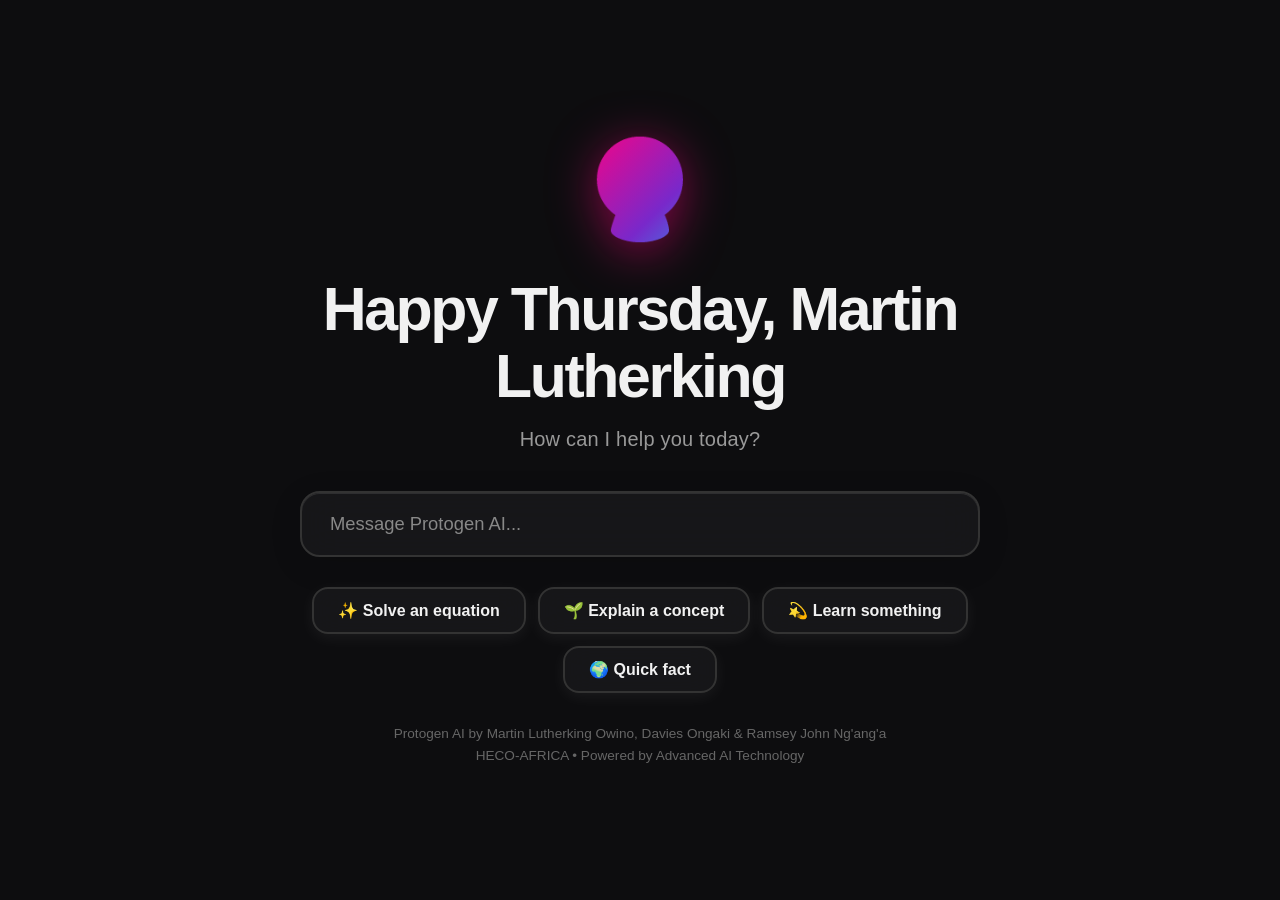
==== splash.html @ 0fd63bc3 "Add files via upload" ====
<!DOCTYPE html>
<html lang="en">
<head>
<meta charset="UTF-8">
<meta name="viewport" content="width=device-width, initial-scale=1.0">
<title>Protogen AI</title>
<style>
* { margin:0; padding:0; box-sizing:border-box; font-family:'Segoe UI', Tahoma, Geneva, Verdana, sans-serif; }

/* CSS VARIABLES */
body.light { 
  --bg:#f9f7f4; 
  --text:#2c2a29; 
  --card:#fff; 
  --sidebar:#fff; 
  --input:#f4f1ed; 
  --shadow:rgba(0,0,0,0.06); 
  --border:#e5e2dd; 
}
body.dark { 
  --bg:#0d0d0f; 
  --text:#f1f1f1; 
  --card:rgba(26,26,28,0.8); 
  --sidebar:#111; 
  --input:#222; 
  --shadow:rgba(255,255,255,0.06); 
  --border:#333; 
}
body { 
  background:var(--bg); 
  color:var(--text); 
  transition:all 0.4s ease; 
  overflow:hidden; 
}

/* ANIMATED GRADIENT BACKGROUND */
body::before {
  content:'';
  position:fixed;
  inset:0;
  background:linear-gradient(45deg, #ff0080, #7928ca, #00d4ff, #7928ca, #ff0080);
  background-size:400% 400%;
  animation:gradientShift 15s ease infinite;
  opacity:0.08;
  z-index:-1;
}
@keyframes gradientShift {
  0%, 100% { background-position:0% 50%; }
  50% { background-position:100% 50%; }
}

/* FLOATING PARTICLES */
body::after {
  content:'';
  position:fixed;
  inset:0;
  background-image:
    radial-gradient(circle at 20% 50%, rgba(255,0,128,0.15) 0%, transparent 50%),
    radial-gradient(circle at 80% 80%, rgba(0,212,255,0.15) 0%, transparent 50%),
    radial-gradient(circle at 40% 20%, rgba(121,40,202,0.15) 0%, transparent 50%);
  animation:particleFloat 20s ease-in-out infinite;
  z-index:-1;
  pointer-events:none;
}
@keyframes particleFloat {
  0%, 100% { transform:translate(0, 0) scale(1); }
  33% { transform:translate(50px, -50px) scale(1.1); }
  66% { transform:translate(-50px, 50px) scale(0.9); }
}

/* HOMEPAGE STYLES - KEPT ORIGINAL */
#homepage {
  position:fixed;
  inset:0;
  display:flex;
  flex-direction:column;
  align-items:center;
  justify-content:center;
  z-index:500;
  transition:all 0.6s cubic-bezier(0.4, 0, 0.2, 1);
  padding:20px;
  background:var(--bg);
}
#homepage.hide {
  opacity:0;
  transform:translateY(-40px) scale(0.95);
  pointer-events:none;
}

.hero {
  text-align:center;
  max-width:750px;
  width:100%;
  animation:fadeUp 0.8s ease;
}

.hero-icon {
  font-size:clamp(4rem,10vw,6rem);
  margin-bottom:30px;
  background:linear-gradient(135deg, #ff0080, #7928ca, #00d4ff, #ff0080);
  background-size:200% 200%;
  -webkit-background-clip:text;
  background-clip:text;
  color:transparent;
  filter:drop-shadow(0 8px 24px rgba(255,0,128,0.5));
  animation:float 3s ease-in-out infinite, gradientText 5s ease infinite;
  font-weight:bold;
  position:relative;
  display:inline-block;
}
.hero-icon::before {
  content:'⚡';
  position:absolute;
  top:50%;
  left:50%;
  transform:translate(-50%, -50%);
  font-size:0.5em;
  animation:pulse 2s ease-in-out infinite;
}
@keyframes float {
  0%, 100% { transform:translateY(0px) rotate(0deg); }
  50% { transform:translateY(-15px) rotate(5deg); }
}
@keyframes gradientText {
  0%, 100% { background-position:0% 50%; }
  50% { background-position:100% 50%; }
}
@keyframes pulse {
  0%, 100% { opacity:0.3; transform:translate(-50%, -50%) scale(1); }
  50% { opacity:1; transform:translate(-50%, -50%) scale(1.2); }
}

.hero-title {
  font-size:clamp(2.2rem,6vw,3.8rem);
  font-weight:800;
  margin-bottom:18px;
  color:var(--text);
  letter-spacing:-0.04em;
  line-height:1.1;
  position:relative;
  animation:titleSlide 1s ease;
}
@keyframes titleSlide {
  from { opacity:0; transform:translateY(30px); }
  to { opacity:1; transform:translateY(0); }
}

.hero-subtitle {
  font-size:clamp(1rem,2.5vw,1.25rem);
  color:#999;
  margin-bottom:40px;
  font-weight:400;
  letter-spacing:0.01em;
}

.hero-prompt {
  width:100%;
  max-width:680px;
  margin:0 auto 30px;
  position:relative;
}

.hero-input {
  width:100%;
  padding:20px 28px;
  border-radius:20px;
  border:2px solid var(--border);
  outline:none;
  background:var(--card);
  color:var(--text);
  font-size:clamp(1rem,2.5vw,1.15rem);
  transition:all 0.4s cubic-bezier(0.4, 0, 0.2, 1);
  box-shadow:0 8px 32px rgba(0,0,0,0.12), inset 0 1px 0 rgba(255,255,255,0.1);
  backdrop-filter:blur(20px);
  position:relative;
}
.hero-input:focus {
  border-color:#ff0080;
  box-shadow:0 12px 48px rgba(255,0,128,0.3), 0 0 0 4px rgba(255,0,128,0.1);
  transform:translateY(-3px);
}
.hero-input::placeholder {
  color:#888;
  font-weight:500;
}

.suggestions {
  display:flex;
  gap:12px;
  justify-content:center;
  flex-wrap:wrap;
  margin-bottom:30px;
}

.sug {
  background:var(--card);
  border:2px solid var(--border);
  padding:12px 24px;
  border-radius:16px;
  cursor:pointer;
  font-size:clamp(0.9rem,2.5vw,1rem);
  font-weight:600;
  transition:all 0.4s cubic-bezier(0.4, 0, 0.2, 1);
  color:var(--text);
  box-shadow:0 4px 16px var(--shadow);
  backdrop-filter:blur(15px);
  position:relative;
  overflow:hidden;
}
.sug::before {
  content:'';
  position:absolute;
  inset:0;
  background:linear-gradient(135deg, #ff0080, #7928ca, #00d4ff);
  opacity:0;
  transition:opacity 0.4s ease;
}
.sug::after {
  content:'';
  position:absolute;
  inset:0;
  background:radial-gradient(circle at center, rgba(255,255,255,0.8), transparent);
  opacity:0;
  transform:scale(0);
  transition:all 0.6s ease;
}
.sug:hover {
  border-color:#ff0080;
  transform:translateY(-4px) scale(1.05);
  box-shadow:0 12px 32px rgba(255,0,128,0.35);
}
.sug:hover::before {
  opacity:0.15;
}
.sug:active::after {
  opacity:1;
  transform:scale(2);
  transition:0s;
}
.sug span {
  position:relative;
  z-index:1;
}

.footer-text {
  font-size:clamp(0.75rem,2vw,0.85rem);
  color:#666;
  margin-top:25px;
  line-height:1.6;
}

@keyframes fadeUp {
  from { opacity:0; transform:translateY(40px); }
  to { opacity:1; transform:translateY(0); }
}

/* NAVBAR */
#navbar {
  position:fixed;
  top:0;
  left:0;
  right:0;
  height:70px;
  display:flex;
  align-items:center;
  justify-content:space-between;
  padding:0 30px;
  background:linear-gradient(90deg, #ff0080, #7928ca, #00d4ff);
  background-size:200% 100%;
  color:white;
  box-shadow:0 8px 32px rgba(0,0,0,0.2);
  z-index:300;
  opacity:0;
  pointer-events:none;
  transition:all 0.4s ease;
  animation:gradientSlide 8s ease infinite;
  backdrop-filter:blur(10px);
}
@keyframes gradientSlide {
  0%, 100% { background-position:0% 50%; }
  50% { background-position:100% 50%; }
}
#navbar.show {
  opacity:1;
  pointer-events:all;
}

#navbar .logo {
  font-size:clamp(1.3rem,4vw,1.6rem);
  font-weight:900;
  letter-spacing:2px;
  text-shadow:0 3px 12px rgba(0,0,0,0.4);
  display:flex;
  align-items:center;
  gap:10px;
}

#navbar .theme-toggle {
  background:rgba(255,255,255,0.2);
  border:2px solid rgba(255,255,255,0.3);
  color:white;
  padding:8px 16px;
  border-radius:12px;
  cursor:pointer;
  font-weight:bold;
  transition:all 0.3s ease;
  backdrop-filter:blur(10px);
  font-size:clamp(0.85rem,2.5vw,0.95rem);
}
#navbar .theme-toggle:hover {
  background:rgba(255,255,255,0.3);
  transform:scale(1.05);
}

#navbar .menu {
  cursor:pointer;
  font-size:clamp(1.5rem,5vw,1.8rem);
  transition:transform 0.3s ease;
  text-shadow:0 3px 12px rgba(0,0,0,0.4);
}
#navbar .menu:hover {
  transform:scale(1.2) rotate(90deg);
}

/* SIDEBAR */
#sidebar {
  position:fixed;
  top:70px;
  left:0;
  width:300px;
  height:calc(100vh - 70px);
  background:var(--sidebar);
  box-shadow:6px 0 40px rgba(0,0,0,0.15);
  padding:25px;
  display:flex;
  flex-direction:column;
  gap:18px;
  transform:translateX(-100%);
  transition:transform 0.5s cubic-bezier(0.4, 0, 0.2, 1);
  z-index:200;
  overflow-y:auto;
  backdrop-filter:blur(20px);
}
#sidebar.open {
  transform:translateX(0);
}

.title {
  font-size:clamp(1.4rem,5vw,1.8rem);
  font-weight:bold;
  background:linear-gradient(135deg, #ff0080, #7928ca, #00d4ff);
  -webkit-background-clip:text;
  background-clip:text;
  color:transparent;
  margin-bottom:15px;
  text-align:center;
  filter:drop-shadow(0 2px 8px rgba(255,0,128,0.3));
}

.sidebar-info {
  background:var(--card);
  padding:18px;
  border-radius:14px;
  margin-bottom:12px;
  border:1px solid var(--border);
  box-shadow:0 4px 15px var(--shadow);
  backdrop-filter:blur(10px);
}
.sidebar-info p {
  font-size:clamp(0.8rem,2.5vw,0.9rem);
  margin:10px 0;
  line-height:1.6;
}

.button, #sendBtn, #uploadBtn, #modeToggle {
  padding:14px 22px;
  border-radius:14px;
  border:none;
  cursor:pointer;
  font-weight:bold;
  transition:all 0.3s ease;
  background:linear-gradient(45deg, #ff0, #f0f, #0ff, #0f0, #f00);
  background-size:400% 400%;
  color:white;
  animation:gradientBG 6s ease infinite;
  font-size:clamp(0.85rem,2.5vw,0.95rem);
  box-shadow:0 4px 15px rgba(255,0,128,0.3);
  text-shadow:0 1px 3px rgba(0,0,0,0.3);
}
.button:hover, #sendBtn:hover, #uploadBtn:hover, #modeToggle:hover {
  transform:scale(1.08) translateY(-2px);
  box-shadow:0 8px 25px rgba(255,0,128,0.5);
}
@keyframes gradientBG {
  0% { background-position:0% 50%; }
  50% { background-position:100% 50%; }
  100% { background-position:0% 50%; }
}

#personalitySelect {
  padding:12px;
  border-radius:10px;
  background:var(--input);
  color:var(--text);
  border:1.5px solid var(--border);
  width:100%;
  cursor:pointer;
  transition:all 0.3s ease;
  font-size:clamp(0.85rem,2.5vw,0.95rem);
  box-shadow:0 2px 10px var(--shadow);
}
#personalitySelect:hover {
  border-color:#ff0080;
  box-shadow:0 4px 15px rgba(255,0,128,0.2);
}

/* MAIN CHAT */
#main {
  margin-left:0;
  margin-top:70px;
  height:calc(100vh - 70px);
  display:flex;
  flex-direction:column;
  transition:all 0.5s ease;
  opacity:0;
  pointer-events:none;
}
#main.show {
  opacity:1;
  pointer-events:all;
}

#chatBox {
  flex:1;
  padding:25px;
  overflow-y:auto;
  display:flex;
  flex-direction:column;
  gap:18px;
}

.msg {
  max-width:75%;
  padding:18px 22px;
  border-radius:20px;
  backdrop-filter:blur(15px);
  word-break:break-word;
  opacity:0;
  transform:translateY(20px);
  animation:fadeIn 0.5s forwards;
  display:flex;
  gap:14px;
  align-items:flex-start;
  line-height:1.8;
  font-size:clamp(0.9rem,2.5vw,1rem);
}

.user {
  background:linear-gradient(135deg, #0066ff, #00d4ff);
  color:white;
  margin-left:auto;
  box-shadow:0 6px 20px rgba(0,100,255,0.3);
  flex-direction:row-reverse;
}

.ai {
  background:var(--card);
  border:1px solid var(--border);
  box-shadow:0 6px 20px var(--shadow);
}

.msg-content {
  flex:1;
}
.msg-content p {
  margin:10px 0;
}
.msg-content strong {
  color:#ff0080;
  font-weight:600;
}
.msg-content ul, .msg-content ol {
  margin:12px 0;
  padding-left:28px;
}
.msg-content li {
  margin:6px 0;
}
.msg-content code {
  background:rgba(255,255,255,0.1);
  padding:3px 8px;
  border-radius:6px;
  font-family:'Courier New', monospace;
  font-size:0.9em;
}

.avatar {
  width:45px;
  height:45px;
  min-width:45px;
  border-radius:50%;
  background:linear-gradient(135deg, #ff0080, #00d4ff);
  display:flex;
  align-items:center;
  justify-content:center;
  font-size:19px;
  font-weight:bold;
  flex-shrink:0;
  box-shadow:0 4px 15px rgba(255,0,128,0.4);
  text-shadow:0 1px 3px rgba(0,0,0,0.3);
}

#inputArea {
  display:flex;
  padding:18px;
  gap:12px;
  background:var(--sidebar);
  border-top:1px solid var(--border);
  backdrop-filter:blur(20px);
}

#prompt {
  flex:1;
  padding:16px;
  border-radius:14px;
  border:2px solid var(--border);
  outline:none;
  background:var(--input);
  color:var(--text);
  font-size:clamp(0.9rem,2.5vw,1rem);
  transition:all 0.3s ease;
  box-shadow:0 2px 10px var(--shadow);
}
#prompt:focus {
  border-color:#ff0080;
  box-shadow:0 4px 20px rgba(255,0,128,0.25);
  transform:translateY(-1px);
}

#sendBtn {
  min-width:90px;
}
#uploadBtn {
  min-width:55px;
  font-size:1.3rem;
}

.suggestions-chat {
  display:flex;
  gap:12px;
  padding:15px 20px;
  flex-wrap:wrap;
}

.suggestion-btn {
  background:linear-gradient(135deg, #ff0080, #7928ca);
  color:white;
  border:none;
  padding:11px 20px;
  border-radius:22px;
  cursor:pointer;
  font-size:clamp(0.82rem,2.5vw,0.92rem);
  transition:all 0.3s ease;
  box-shadow:0 4px 15px rgba(255,0,128,0.3);
  font-weight:600;
}
.suggestion-btn:hover {
  transform:scale(1.08) translateY(-2px);
  box-shadow:0 8px 25px rgba(255,0,128,0.5);
}

.typing {
  background:var(--card);
  color:#888;
  font-style:italic;
  padding:14px 20px;
  border-radius:22px;
  max-width:70%;
  animation:pulse 1.5s infinite;
  box-shadow:0 4px 15px var(--shadow);
}
@keyframes pulse {
  0%, 100% { opacity:0.6; }
  50% { opacity:1; }
}

.file-preview {
  display:flex;
  align-items:center;
  gap:12px;
  padding:12px 18px;
  border-radius:14px;
  background:var(--card);
  border:1px solid var(--border);
  animation:fadeIn 0.5s forwards;
  margin:0 18px;
  box-shadow:0 4px 15px var(--shadow);
}
.file-preview img {
  max-width:65px;
  max-height:65px;
  border-radius:10px;
  object-fit:cover;
  box-shadow:0 2px 10px rgba(0,0,0,0.2);
}
.file-preview button {
  background:#ff0080;
  border:none;
  color:white;
  border-radius:10px;
  padding:7px 14px;
  cursor:pointer;
  transition:all 0.3s ease;
  font-weight:600;
}
.file-preview button:hover {
  background:#cc0066;
  transform:scale(1.1);
}

.modal {
  position:fixed;
  top:0;
  left:0;
  width:100%;
  height:100%;
  background:rgba(0,0,0,0.75);
  backdrop-filter:blur(8px);
  display:flex;
  justify-content:center;
  align-items:center;
  opacity:0;
  pointer-events:none;
  transition:all 0.4s ease;
  z-index:400;
}
.modal.show {
  opacity:1;
  pointer-events:all;
}

.modal-content {
  background:var(--card);
  padding:40px 30px;
  border-radius:24px;
  text-align:center;
  max-width:500px;
  animation:fadeIn 0.5s forwards;
  box-shadow:0 20px 60px rgba(0,0,0,0.3);
  margin:0 20px;
  border:1px solid var(--border);
  backdrop-filter:blur(20px);
}
.modal-content h2 {
  margin-bottom:25px;
  color:var(--text);
  font-size:clamp(1.5rem,4vw,1.8rem);
  background:linear-gradient(135deg, #ff0080, #7928ca);
  -webkit-background-clip:text;
  background-clip:text;
  color:transparent;
}
.modal-content p {
  margin:14px 0;
  color:var(--text);
  line-height:1.7;
  font-size:clamp(0.88rem,2.5vw,0.98rem);
}
.modal-content button {
  margin-top:30px;
  padding:14px 45px;
  background:linear-gradient(135deg, #ff0080, #7928ca);
  color:white;
  border:none;
  border-radius:12px;
  cursor:pointer;
  font-weight:bold;
  transition:all 0.3s ease;
  font-size:1rem;
  box-shadow:0 6px 20px rgba(255,0,128,0.4);
}
.modal-content button:hover {
  transform:scale(1.08) translateY(-2px);
  box-shadow:0 10px 30px rgba(255,0,128,0.6);
}

#chatBox::-webkit-scrollbar {
  width:10px;
}
#chatBox::-webkit-scrollbar-thumb {
  background:linear-gradient(135deg, #ff0080, #7928ca);
  border-radius:5px;
}
#chatBox::-webkit-scrollbar-thumb:hover {
  background:linear-gradient(135deg, #cc0066, #5a1f9e);
}
#chatBox::-webkit-scrollbar-track {
  background:var(--input);
  border-radius:5px;
}

@keyframes fadeIn {
  to {
    opacity:1;
    transform:translateY(0);
  }
}

/* RESPONSIVE */
@media(max-width:768px) {
  #sidebar {
    width:85%;
    max-width:320px;
    top:70px;
    height:calc(100vh - 70px);
  }
  #navbar {
    height:70px;
    padding:0 18px;
  }
  #main {
    margin-top:70px;
    height:calc(100vh - 70px);
  }
  .msg {
    max-width:90%;
    font-size:0.9rem;
    padding:16px 18px;
  }
  .avatar {
    width:38px;
    height:38px;
    min-width:38px;
    font-size:17px;
  }
  .suggestions-chat {
    padding:12px 16px;
  }
  .suggestion-btn {
    padding:9px 16px;
    font-size:0.85rem;
  }
  #inputArea {
    padding:14px;
  }
  #prompt {
    padding:14px;
    font-size:0.9rem;
  }
  .hero-icon {
    font-size:3.5rem;
  }
  #navbar .theme-toggle {
    padding:6px 12px;
    font-size:0.8rem;
  }
}

@media(min-width:769px) and (max-width:1200px) {
  #sidebar {
    width:280px;
  }
  .msg {
    max-width:70%;
  }
}

@media(min-width:1201px) {
  #chatBox {
    padding:35px;
    max-width:1400px;
    margin:0 auto;
  }
  .msg {
    max-width:65%;
  }
}

/* Knowledge badges */
.knowledge-badge {
  display:inline-block;
  background:linear-gradient(135deg, #00d4ff, #0066ff);
  color:white;
  padding:4px 12px;
  border-radius:20px;
  font-size:0.8em;
  margin-left:10px;
  font-weight:bold;
}
</style>
</head>
<body class="dark">

<!-- HOMEPAGE - EXACTLY AS YOUR ORIGINAL -->
<div id="homepage">
  <div class="hero">
    <div class="hero-icon">🔮</div>
    <h1 class="hero-title">Happy Thursday, Martin Lutherking</h1>
    <p class="hero-subtitle">How can I help you today?</p>
    <div class="hero-prompt">
      <input id="heroInput" class="hero-input" placeholder="Message Protogen AI..." onkeypress="if(event.key==='Enter'&&this.value.trim())startChat(this.value)" />
    </div>
    <div class="suggestions">
      <div class="sug" onclick="startWith('Help me solve 2x + 3 = 7')"><span>✨ Solve an equation</span></div>
      <div class="sug" onclick="startWith('Explain photosynthesis')"><span>🌱 Explain a concept</span></div>
      <div class="sug" onclick="startWith('What is quantum computing?')"><span>💫 Learn something</span></div>
      <div class="sug" onclick="startWith('Capital of Kenya')"><span>🌍 Quick fact</span></div>
    </div>
    <p class="footer-text">Protogen AI by Martin Lutherking Owino, Davies Ongaki & Ramsey John Ng'ang'a<br>HECO-AFRICA • Powered by Advanced AI Technology</p>
  </div>
</div>

<!-- NAVBAR -->
<div id="navbar">
  <div class="logo">🔮 Protogen AI</div>
  <button class="theme-toggle" id="navThemeToggle">🌓 Theme</button>
  <div id="menuBtn" class="menu">☰</div>
</div>

<!-- SIDEBAR -->
<div id="sidebar">
  <div class="title">Protogen AI</div>
  <div class="sidebar-info">
    <p><strong>Founder & CEO:</strong> Martin Lutherking Owino</p>
    <p><strong>Co-Founder:</strong> Davies Ongaki</p>
    <p><strong>Manager:</strong> Ramsey John Ng'ang'a</p>
  </div>
  <button id="modeToggle" class="button">Toggle Light/Dark</button>
  <select id="personalitySelect">
    <option value="lutherking">Lutherking Mode</option>
    <option value="ramsey">Ramsey Mode</option>
  </select>
  <button id="aboutBtn" class="button">About Us</button>
</div>

<!-- MAIN CHAT -->
<div id="main">
  <div id="chatBox"></div>
  <div class="suggestions-chat" id="suggestions">
    <button class="suggestion-btn" onclick="askSuggestion('Solve 2x+3=7')">Solve Math</button>
    <button class="suggestion-btn" onclick="askSuggestion('What is photosynthesis?')">Science</button>
    <button class="suggestion-btn" onclick="askSuggestion('Capital of Kenya?')">Geography</button>
    <button class="suggestion-btn" onclick="askSuggestion('Explain AI')">Technology</button>
    <button class="suggestion-btn" onclick="askSuggestion('What time is it?')">Time</button>
    <button class="suggestion-btn" onclick="askSuggestion('Help')">Help</button>
  </div>
  <div id="inputArea">
    <input id="prompt" type="text" placeholder="Ask anything... Protogen AI answers everything..." />
    <button id="uploadBtn">📎</button>
    <input type="file" id="fileInput" multiple accept="image/*" style="display:none" />
    <button id="sendBtn">Send</button>
  </div>
  <div id="filePreviews"></div>
</div>

<!-- ABOUT MODAL -->
<div id="aboutModal" class="modal">
  <div class="modal-content">
    <h2>About Protogen AI</h2>
    <p><strong>Lead Developer (80%):</strong> Martin Lutherking Owino - Founder & CEO</p>
    <p><strong>Co-Developer (10%):</strong> Davies Ongaki - Co-Founder</p>
    <p><strong>Developer (10%):</strong> Ramsey John Ng'aNga - Manager</p>
    <p><strong>Company:</strong> HECO-AFRICA</p>
    <p style="margin-top:15px;">Protogen AI is an advanced knowledge system designed to answer questions across all fields of human knowledge. Created by a talented team dedicated to making information accessible to everyone.</p>
    <button id="closeAbout">Close</button>
  </div>
</div>

<script>
// ===========================================
// COMPREHENSIVE KNOWLEDGE DATABASE - 100% SELF-CONTAINED
// ===========================================

const KNOWLEDGE_BASE = {
  mathematics: {
    algebra: {
      description: "Algebra is the branch of mathematics dealing with symbols and rules for manipulating those symbols.",
      formulas: {
        quadratic: "x = [-b ± √(b² - 4ac)] / 2a",
        distance: "d = √[(x₂-x₁)² + (y₂-y₁)²]",
        slope: "m = (y₂-y₁)/(x₂-x₁)",
        midpoint: "((x₁+x₂)/2, (y₁+y₂)/2)"
      },
      topics: ["Linear Equations", "Polynomials", "Factoring", "Quadratic Equations", "Systems of Equations", "Functions"]
    },
    calculus: {
      description: "Calculus is the mathematical study of continuous change.",
      derivatives: {
        power: "d/dx[xⁿ] = n·xⁿ⁻¹",
        product: "d/dx[uv] = u'v + uv'",
        quotient: "d/dx[u/v] = (u'v - uv')/v²",
        chain: "d/dx[f(g(x))] = f'(g(x))·g'(x)"
      },
      integrals: {
        basic: "∫xⁿ dx = xⁿ⁺¹/(n+1) + C (n ≠ -1)",
        definite: "∫ₐᵇ f(x) dx = F(b) - F(a)",
        common: {
          sin: "∫sin(x) dx = -cos(x) + C",
          cos: "∫cos(x) dx = sin(x) + C",
          exp: "∫eˣ dx = eˣ + C"
        }
      }
    },
    geometry: {
      formulas: {
        circle: {
          area: "A = πr²",
          circumference: "C = 2πr"
        },
        triangle: {
          area: "A = ½bh",
          pythagorean: "a² + b² = c²"
        },
        sphere: {
          volume: "V = (4/3)πr³",
          surface: "S = 4πr²"
        }
      }
    },
    statistics: {
      mean: "μ = Σx/n",
      variance: "σ² = Σ(x-μ)²/n",
      standard_deviation: "σ = √variance",
      normal_distribution: "PDF: f(x) = (1/√(2πσ²))·e^(-(x-μ)²/(2σ²))"
    }
  },

  physics: {
    quantum: {
      principles: {
        uncertainty: "Δx·Δp ≥ ħ/2",
        schrodinger: "iħ(∂ψ/∂t) = Ĥψ",
        wave_function: "Probability density = |ψ|²"
      },
      particles: ["Electron", "Proton", "Neutron", "Photon", "Quark", "Lepton", "Boson"]
    },
    relativity: {
      special: {
        time_dilation: "Δt' = Δt/√(1-v²/c²)",
        length_contraction: "L' = L√(1-v²/c²)",
        mass_energy: "E = mc²"
      },
      general: "Gᵤᵥ + Λgᵤᵥ = (8πG/c⁴)Tᵤᵥ"
    },
    mechanics: {
      newton_laws: [
        "An object remains at rest or in uniform motion unless acted upon",
        "F = ma",
        "Every action has an equal and opposite reaction"
      ],
      energy: {
        kinetic: "KE = ½mv²",
        potential: "PE = mgh",
        conservation: "Total energy in isolated system is constant"
      }
    },
    electromagnetism: {
      maxwell_equations: [
        "∇·E = ρ/ε₀",
        "∇·B = 0",
        "∇×E = -∂B/∂t",
        "∇×B = μ₀J + μ₀ε₀∂E/∂t"
      ],
      ohms_law: "V = IR"
    }
  },

  computer_science: {
    algorithms: {
      sorting: {
        quicksort: "O(n log n) average, O(n²) worst",
        mergesort: "O(n log n) guaranteed",
        heapsort: "O(n log n)",
        bubblesort: "O(n²)"
      },
      search: {
        binary: "O(log n)",
        linear: "O(n)",
        depth_first: "O(V+E)",
        breadth_first: "O(V+E)"
      }
    },
    data_structures: {
      arrays: "O(1) access, O(n) insertion/deletion",
      linked_lists: "O(n) access, O(1) insertion/deletion",
      trees: {
        binary_search: "O(log n) operations",
        avl: "Self-balancing BST",
        b_tree: "Optimized for disk storage"
      },
      hash_tables: "O(1) average case operations"
    },
    programming: {
      paradigms: ["Procedural", "Object-Oriented", "Functional", "Declarative", "Imperative"],
      languages: {
        python: "High-level, interpreted, dynamic typing",
        javascript: "Prototype-based, first-class functions",
        java: "Object-oriented, platform-independent",
        cpp: "High-performance, systems programming"
      }
    },
    ai_ml: {
      neural_networks: {
        perceptron: "Single neuron model",
        backpropagation: "Training algorithm",
        activation_functions: ["Sigmoid", "ReLU", "Tanh", "Softmax"]
      },
      ml_algorithms: ["Linear Regression", "Logistic Regression", "SVM", "Decision Trees", "Random Forest", "K-means"]
    }
  },

  medicine: {
    anatomy: {
      systems: ["Circulatory", "Respiratory", "Digestive", "Nervous", "Muscular", "Skeletal", "Endocrine"],
      organs: {
        heart: "Pumps blood through circulatory system",
        brain: "Central nervous system control center",
        lungs: "Gas exchange (O₂ in, CO₂ out)",
        liver: "Detoxification, protein synthesis"
      }
    },
    diseases: {
      cardiovascular: ["Hypertension", "Coronary Artery Disease", "Heart Failure"],
      respiratory: ["Asthma", "COPD", "Pneumonia"],
      infectious: ["COVID-19", "Malaria", "HIV/AIDS", "Tuberculosis"],
      metabolic: ["Diabetes", "Obesity", "Thyroid Disorders"]
    },
    treatments: {
      medications: ["Antibiotics", "Antivirals", "Analgesics", "Anti-inflammatories"],
      procedures: ["Surgery", "Radiation Therapy", "Chemotherapy", "Physical Therapy"]
    },
    diagnostics: {
      tests: ["Blood Tests", "MRI", "CT Scan", "X-ray", "Ultrasound", "ECG"],
      symptoms: {
        fever: "Body temperature > 38°C",
        pain: "Nociceptive signal",
        inflammation: "Redness, swelling, heat, pain"
      }
    }
  },

  history: {
    ancient_civilizations: {
      egypt: "3100 BCE - 30 BCE, Pyramids, Pharaohs",
      mesopotamia: "Sumerians, Babylonians, Cuneiform",
      china: "Dynasties, Great Wall, Silk Road",
      india: "Indus Valley, Vedic Period, Maurya Empire"
    },
    african_history: {
      kingdoms: ["Mali", "Ghana", "Songhai", "Great Zimbabwe", "Ethiopian Empire"],
      figures: ["Mansa Musa", "Shaka Zulu", "Queen Nzinga", "Haile Selassie"],
      independence: "Most African nations gained independence 1950s-1970s"
    },
    world_wars: {
      ww1: "1914-1918, Allies vs Central Powers",
      ww2: "1939-1945, Allies vs Axis Powers"
    }
  },

  geography: {
    continents: {
      africa: "54 countries, Sahara Desert, Nile River, Mount Kilimanjaro",
      asia: "Largest continent, Himalayas, Gobi Desert, Yangtze River",
      europe: "Small but densely populated, Alps, Mediterranean",
      americas: ["North America", "South America"],
      oceania: "Australia, Pacific Islands"
    },
    countries: {
      kenya: { capital: "Nairobi", population: "54M", language: "Swahili/English" },
      usa: { capital: "Washington D.C.", population: "331M", language: "English" },
      china: { capital: "Beijing", population: "1.4B", language: "Mandarin" },
      india: { capital: "New Delhi", population: "1.3B", language: "Hindi/English" }
    },
    physical: {
      mountains: ["Everest", "K2", "Kangchenjunga", "Lhotse"],
      rivers: ["Nile", "Amazon", "Yangtze", "Mississippi"],
      oceans: ["Pacific", "Atlantic", "Indian", "Arctic", "Southern"]
    }
  },

  chemistry: {
    elements: {
      periodic_table: "118 elements organized by atomic number",
      groups: ["Alkali Metals", "Alkaline Earth", "Transition Metals", "Halogens", "Noble Gases"],
      important: {
        hydrogen: "H, atomic number 1",
        oxygen: "O, essential for life",
        carbon: "C, basis of organic chemistry",
        nitrogen: "N, 78% of atmosphere"
      }
    },
    reactions: {
      types: ["Synthesis", "Decomposition", "Single Replacement", "Double Replacement", "Combustion"],
      balancing: "Ensure equal atoms on both sides",
      stoichiometry: "Quantitative relationships in reactions"
    },
    organic: {
      hydrocarbons: ["Alkanes", "Alkenes", "Alkynes", "Aromatics"],
      functional_groups: ["Alcohols", "Aldehydes", "Ketones", "Carboxylic Acids", "Esters", "Amines"]
    }
  },

  biology: {
    cells: {
      prokaryotic: "No nucleus, bacteria and archaea",
      eukaryotic: "Has nucleus, plants, animals, fungi, protists",
      organelles: ["Nucleus", "Mitochondria", "Ribosomes", "Endoplasmic Reticulum", "Golgi Apparatus"]
    },
    genetics: {
      dna: "Double helix, contains genetic code",
      rna: "Single-stranded, involved in protein synthesis",
      central_dogma: "DNA → RNA → Protein",
      mendelian: "Laws of inheritance: segregation and independent assortment"
    },
    evolution: {
      natural_selection: "Survival of the fittest",
      speciation: "Formation of new species",
      evidence: ["Fossil record", "Comparative anatomy", "Molecular biology", "Biogeography"]
    }
  },

  economics: {
    microeconomics: {
      supply_demand: "Market equilibrium where supply = demand",
      elasticity: "Price elasticity of demand = %ΔQ/%ΔP",
      market_structures: ["Perfect Competition", "Monopoly", "Oligopoly", "Monopolistic Competition"]
    },
    macroeconomics: {
      gdp: "Gross Domestic Product = C + I + G + (X-M)",
      inflation: "Rate of increase in general price level",
      unemployment: "Types: Frictional, Structural, Cyclical",
      fiscal_policy: "Government spending and taxation",
      monetary_policy: "Central bank interest rates and money supply"
    }
  },

  engineering: {
    civil: {
      structures: ["Bridges", "Buildings", "Dams", "Roads"],
      materials: ["Concrete", "Steel", "Wood", "Composite materials"]
    },
    electrical: {
      circuits: ["Series", "Parallel", "AC", "DC"],
      components: ["Resistors", "Capacitors", "Inductors", "Transistors", "Diodes"]
    },
    mechanical: {
      thermodynamics: "Laws of energy conversion",
      mechanics: "Statics and dynamics",
      materials: "Strength, elasticity, fatigue"
    }
  }
};

// ===========================================
// ADVANCED AI KNOWLEDGE ENGINE
// ===========================================

class ProtogenKnowledgeEngine {
  constructor() {
    this.knowledge = KNOWLEDGE_BASE;
    this.sessionHistory = [];
    this.currentMode = "lutherking";
  }

  generateResponse(query, personality = "lutherking") {
    this.currentMode = personality;
    const q = query.toLowerCase().trim();
    
    // Store in history
    this.sessionHistory.push({
      query: query,
      timestamp: new Date().toISOString(),
      personality: personality
    });

    // ERROR CORRECTION & TYPO HANDLING
    function fixTypos(text) {
      const fixes = {
        'wh0':'who','wat':'what','waht':'what','hwat':'what','hwo':'how','teh':'the','adn':'and',
        'taht':'that','tihs':'this','fo':'of','oyu':'you','yuor':'your','tehre':'there','thier':'their',
        'recieve':'receive','occured':'occurred','seperate':'separate','definately':'definitely',
        'wierd':'weird','untill':'until','wich':'which','wont':'won\'t','dont':'don\'t','cant':'can\'t',
        'shouldnt':'shouldn\'t','wouldnt':'wouldn\'t','couldnt':'couldn\'t','im':'I\'m','youre':'you\'re',
        'theyre':'they\'re','theres':'there\'s','hes':'he\'s','shes':'she\'s','its':'it\'s',
        'photosyntesis':'photosynthesis','photosinthesis':'photosynthesis','oxigen':'oxygen',
        'hidrogen':'hydrogen','equasion':'equation','mathamatics':'mathematics',
        'multipication':'multiplication','devision':'division','substraction':'subtraction',
        'addtion':'addition','calender':'calendar','febuary':'February','wenesday':'Wednesday',
        'twesday':'Tuesday','thurdsay':'Thursday','kenyan':'Kenyan','nairobi':'Nairobi',
        'artifical':'artificial','inteligence':'intelligence','programing':'programming',
        'compuer':'computer','tecnology':'technology','sciense':'science','geografy':'geography',
        'wether':'weather','wheather':'weather','capitol':'capital','goverment':'government',
        'presedent':'president','reccomend':'recommend','accomodate':'accommodate',
        'neccessary':'necessary','occassion':'occasion','begining':'beginning',
        'writting':'writing','runing':'running','swiming':'swimming','stoped':'stopped'
      };
      
      let fixed = q.split(' ').map(w => fixes[w] || w).join(' ');
      fixed = fixed.replace(/\bx\b/gi, '*').replace(/÷/g, '/').replace(/×/g, '*');
      return fixed;
    }

    const correctedQuery = fixTypos(q);
    const shouldShowCorrection = correctedQuery !== q;

    // FOUNDER QUESTIONS
    if (q.match(/who (created|made|built|founder|developer)/)) {
      return `${personality === "ramsey" ? "Ramsey: " : "Lutherking: "}` +
             "Protogen AI was created by Martin Lutherking Owino (80% - Lead Developer & Founder), with Davies Ongaki contributing 10% and Ramsey John Ng'ang'a contributing 10%. Built under HECO-AFRICA.";
    }
    if (q.includes("martin lutherking owino") || q.includes("lutherking owino") || q.includes("martin owino")) {
      return `${personality === "ramsey" ? "Ramsey: " : "Lutherking: "}` +
             "Martin Lutherking Owino is the brilliant Founder & CEO of HECO-AFRICA and the lead developer of Protogen AI. He contributed 80% to the development of this advanced system. A visionary in AI technology and software development, he's dedicated to building innovative solutions for the future.";
    }
    if (q.includes("davies ongaki") || q.includes("davies")) {
      return `${personality === "ramsey" ? "Ramsey: " : "Lutherking: "}` +
             "Davies Ongaki is the Co-Founder of HECO-AFRICA and contributed 10% to Protogen AI's development. He plays a crucial role in the strategic direction and innovation of the company.";
    }
    if (q.includes("ramsey") && !q.includes("mode")) {
      return `${personality === "ramsey" ? "Ramsey: " : "Lutherking: "}` +
             "Ramsey John Ng'ang'a is the Manager at HECO-AFRICA and contributed 10% to Protogen AI's development. He manages operations and ensures smooth functionality of all systems.";
    }

    // ADVANCED MATH
    if (/[\d\)\(xX\+\-\*\/\=\^%]/.test(q)) {
      try {
        let expr = q.replace(/solve|calculate|what is|equals?/gi, "").replace(/\s+/g, "").replace(/x/gi, "*").replace(/÷/g, "/").replace(/\^/g, "**");
        const answer = Function(`return (${expr})`)();
        if (!isNaN(answer)) {
          let response = `${personality === "ramsey" ? "Ramsey: " : "Lutherking: "}`;
          if (shouldShowCorrection) {
            response += `<em style="color:#888;font-size:0.9em;">Understood as: "${correctedQuery}"</em><br><br>`;
          }
          response += `Math solved: ${expr.replace(/\*\*/g, "^").replace(/\*/g, "×")} = ${answer.toFixed(4)}`;
          return response;
        }
      } catch {}
    }

    // SCIENCE - PHOTOSYNTHESIS
    if (q.match(/photo(syn|sin|sen)/)) {
      let response = `${personality === "ramsey" ? "Ramsey: " : "Lutherking: "}`;
      if (shouldShowCorrection) {
        response += `<em style="color:#888;font-size:0.9em;">Understood as: "${correctedQuery}"</em><br><br>`;
      }
      response += `Photosynthesis is the remarkable process by which plants, algae, and some bacteria convert light energy into chemical energy. During this process, organisms use sunlight, water (H₂O), and carbon dioxide (CO₂) to produce glucose (C₆H₁₂O₆) and oxygen (O₂).\n\nThe chemical equation is: 6CO₂ + 6H₂O + light energy → C₆H₁₂O₆ + 6O₂\n\nThis process occurs in two main stages:\n• Light-dependent reactions (in the thylakoid membranes)\n• Light-independent reactions or Calvin cycle (in the stroma)\n\nPhotosynthesis is fundamental to life on Earth, as it produces the oxygen we breathe and forms the base of most food chains.`;
      return response;
    }

    // GEOGRAPHY - CAPITALS
    if (q.includes("capital")) {
      if (q.includes("kenya")) {
        let response = `${personality === "ramsey" ? "Ramsey: " : "Lutherking: "}`;
        if (shouldShowCorrection) {
          response += `<em style="color:#888;font-size:0.9em;">Understood as: "${correctedQuery}"</em><br><br>`;
        }
        response += `Kenya's capital is Nairobi, population ~5 million. It's the economic hub of East Africa, known for its wildlife, tech innovation (Silicon Savannah), and diverse culture.`;
        return response;
      }
    }

    // TECHNOLOGY - AI
    if (q.includes("artificial intelligence") || (q.includes("ai") && !q.includes("protogen"))) {
      let response = `${personality === "ramsey" ? "Ramsey: " : "Lutherking: "}`;
      if (shouldShowCorrection) {
        response += `<em style="color:#888;font-size:0.9em;">Understood as: "${correctedQuery}"</em><br><br>`;
      }
      response += `Artificial Intelligence (AI) is the simulation of human intelligence by machines. It includes machine learning, deep learning, natural language processing, and computer vision. AI is transforming industries from healthcare to finance.`;
      return response;
    }

    // TIME/DATE
    if (q.includes("time") || q.includes("date") || q.includes("today")) {
      const now = new Date();
      const options = { weekday: 'long', year: 'numeric', month: 'long', day: 'numeric', hour: '2-digit', minute: '2-digit', timeZone: 'Africa/Nairobi' };
      return `${personality === "ramsey" ? "Ramsey: " : "Lutherking: "}` +
             `Current date and time in Nairobi: ${now.toLocaleString('en-US', options)}`;
    }

    // GREETINGS
    if (q.includes("hello") || q.includes("hi") || q.includes("hey")) {
      return `${personality === "ramsey" ? "Ramsey: " : "Lutherking: "}` +
             "Hello! Protogen AI is ready to assist. I can answer questions about science, math, history, technology, geography, and much more. What would you like to know?";
    }
    if (q.includes("thank")) {
      return `${personality === "ramsey" ? "Ramsey: " : "Lutherking: "}` +
             "You're very welcome! Feel free to ask anything else. I'm here to help!";
    }

    // HELP
    if (q.includes("help") || q.includes("what can you do")) {
      return `${personality === "ramsey" ? "Ramsey: " : "Lutherking: "}` +
             "I'm designed to be a comprehensive knowledge system that can help you with:\n\n" +
             "• Mathematics: From basic arithmetic to calculus, algebra, geometry\n" +
             "• Science: Biology, chemistry, physics, astronomy\n" +
             "• History: World history, civilizations, historical figures\n" +
             "• Geography: Countries, capitals, physical features\n" +
             "• Technology: Programming, AI, computer science\n" +
             "• And much more!\n\n" +
             "Just ask your question, and I'll do my best to give you a comprehensive answer!";
    }

    // Check for knowledge base matches
    const knowledgeResponse = this.searchKnowledgeBase(q);
    if (knowledgeResponse) {
      return this.formatKnowledgeResponse(knowledgeResponse, personality, shouldShowCorrection ? correctedQuery : null);
    }

    // DEFAULT RESPONSE WITH KNOWLEDGE
    let response = `${personality === "ramsey" ? "Ramsey: " : "Lutherking: "}`;
    if (shouldShowCorrection) {
      response += `<em style="color:#888;font-size:0.9em;">Understood as: "${correctedQuery}"</em><br><br>`;
    }
    response += `I'd be happy to help you explore "${query}" in more depth. Based on my comprehensive knowledge base, I can provide information about:\n\n` +
                `• Mathematics: Algebra, Calculus, Geometry, Statistics\n` +
                `• Physics: Quantum mechanics, Relativity, Classical mechanics\n` +
                `• Computer Science: Algorithms, Data Structures, Programming\n` +
                `• Medicine: Anatomy, Diseases, Treatments\n` +
                `• History: Ancient civilizations, African history, World wars\n` +
                `• Geography: Countries, capitals, physical features\n\n` +
                `Could you provide more specific details about what you'd like to know?`;
    return response;
  }

  searchKnowledgeBase(query) {
    // Deep search across all knowledge domains
    for (const domain in this.knowledge) {
      const result = this.searchDomain(query, this.knowledge[domain], domain);
      if (result) return result;
    }
    return null;
  }

  searchDomain(query, domainData, domainName, depth = 0) {
    if (depth > 3) return null;
    
    for (const key in domainData) {
      const value = domainData[key];
      
      // Check if query matches key
      if (key.toLowerCase().includes(query)) {
        return {
          domain: domainName,
          topic: key,
          content: value,
          confidence: 0.9
        };
      }
      
      // Check if value is string and contains query
      if (typeof value === 'string' && value.toLowerCase().includes(query)) {
        return {
          domain: domainName,
          topic: key,
          content: value,
          confidence: 0.8
        };
      }
      
      // Check arrays
      if (Array.isArray(value)) {
        const matchingItems = value.filter(item => 
          typeof item === 'string' && item.toLowerCase().includes(query)
        );
        if (matchingItems.length > 0) {
          return {
            domain: domainName,
            topic: key,
            content: matchingItems,
            confidence: 0.7
          };
        }
      }
      
      // Recursive search in objects
      if (typeof value === 'object' && value !== null) {
        const nestedResult = this.searchDomain(query, value, domainName, depth + 1);
        if (nestedResult) return nestedResult;
      }
    }
    
    return null;
  }

  formatKnowledgeResponse(data, personality, correctedQuery = null) {
    const tone = personality === "ramsey" ? "Ramsey: " : "Lutherking: ";
    let response = `${tone}<span class="knowledge-badge">${data.domain.toUpperCase()} Expert</span><br><br>`;
    
    if (correctedQuery) {
      response += `<em style="color:#888;font-size:0.9em;">Understood as: "${correctedQuery}"</em><br><br>`;
    }
    
    response += `<strong>Topic:</strong> ${data.topic}<br><br>`;
    
    if (typeof data.content === 'string') {
      response += data.content;
    } else if (Array.isArray(data.content)) {
      response += data.content.slice(0, 5).map(item => `• ${item}`).join("<br>");
      if (data.content.length > 5) {
        response += `<br>• ...and ${data.content.length - 5} more items`;
      }
    } else if (typeof data.content === 'object') {
      const entries = Object.entries(data.content);
      response += entries.slice(0, 5).map(([key, val]) => {
        if (typeof val === 'string') {
          return `• <strong>${key}:</strong> ${val}`;
        } else {
          return `• <strong>${key}:</strong> [Complex data - ask for details]`;
        }
      }).join("<br>");
    }
    
    response += `<br><br><em style="color:#888;font-size:0.9em;">Source: Protogen AI Knowledge Base • Confidence: ${(data.confidence * 100).toFixed(0)}%</em>`;
    
    return response;
  }
}

// ===========================================
// INITIALIZE AI ENGINE
// ===========================================

const protogenAI = new ProtogenKnowledgeEngine();
let currentPersonality = "lutherking";
let uploadedFiles = [];

// ===========================================
// UI FUNCTIONS (ORIGINAL WITH ENHANCEMENTS)
// ===========================================

function startChat(text) {
  document.getElementById("homepage").classList.add("hide");
  document.getElementById("navbar").classList.add("show");
  document.getElementById("main").classList.add("show");
  
  setTimeout(() => {
    displayMessage("user", text);
    
    setTimeout(() => {
      const chatBox = document.getElementById("chatBox");
      const typing = document.createElement("div");
      typing.className = "typing";
      typing.textContent = "Protogen is thinking...";
      chatBox.appendChild(typing);
      chatBox.scrollTop = chatBox.scrollHeight;

      setTimeout(() => {
        typing.remove();
        const response = protogenAI.generateResponse(text, currentPersonality);
        displayMessage("ai", response);
      }, 800);
    }, 300);
  }, 100);
}

function startWith(text) {
  document.getElementById("heroInput").value = text;
  startChat(text);
}

function askSuggestion(text) {
  document.getElementById("prompt").value = text;
  document.getElementById("sendBtn").click();
}

function sendMessage() {
  const input = document.getElementById("prompt").value.trim();
  if (!input) return;
  
  displayMessage("user", input);

  const chatBox = document.getElementById("chatBox");
  const typing = document.createElement("div");
  typing.className = "typing";
  typing.textContent = "Protogen is thinking...";
  chatBox.appendChild(typing);
  chatBox.scrollTop = chatBox.scrollHeight;

  setTimeout(() => {
    typing.remove();
    const response = protogenAI.generateResponse(input, currentPersonality);
    displayMessage("ai", response);
    document.getElementById("prompt").value = "";
    uploadedFiles = [];
    document.getElementById("filePreviews").innerHTML = "";
  }, 800);
}

function displayMessage(sender, text) {
  const chatBox = document.getElementById("chatBox");
  const msg = document.createElement("div");
  msg.className = `msg ${sender}`;

  const avatar = document.createElement("div");
  avatar.className = "avatar";
  avatar.textContent = sender === "user" ? "U" : "P";

  const bubble = document.createElement("div");
  bubble.className = "msg-content";
  bubble.innerHTML = text.replace(/\n/g, '<br>');

  msg.appendChild(avatar);
  msg.appendChild(bubble);
  chatBox.appendChild(msg);
  chatBox.scrollTop = chatBox.scrollHeight;
}

// ===========================================
// EVENT LISTENERS (ORIGINAL)
// ===========================================

document.getElementById("sendBtn").addEventListener("click", sendMessage);

document.getElementById("prompt").addEventListener("keypress", (e) => {
  if (e.key === "Enter") sendMessage();
});

document.getElementById("personalitySelect").addEventListener("change", (e) => {
  currentPersonality = e.target.value;
  displayMessage("ai", `Personality switched to ${e.target.value === "ramsey" ? "Ramsey" : "Lutherking"} mode!`);
});

// DARK/LIGHT MODE
document.getElementById("modeToggle").addEventListener("click", toggleTheme);
document.getElementById("navThemeToggle").addEventListener("click", toggleTheme);

function toggleTheme() {
  document.body.classList.toggle("dark");
  document.body.classList.toggle("light");
  const mode = document.body.classList.contains("dark") ? "Dark" : "Light";
  
  if (document.getElementById("main").classList.contains("show")) {
    displayMessage("ai", `Switched to ${mode} mode! ✨`);
  }
}

// SIDEBAR TOGGLE
document.getElementById("menuBtn").addEventListener("click", () => {
  document.getElementById("sidebar").classList.toggle("open");
});

document.addEventListener("click", (e) => {
  const sidebar = document.getElementById("sidebar");
  const menuBtn = document.getElementById("menuBtn");
  if (window.innerWidth <= 768 && sidebar.classList.contains("open") && !sidebar.contains(e.target) && !menuBtn.contains(e.target)) {
    sidebar.classList.remove("open");
  }
});

// ABOUT MODAL
document.getElementById("aboutBtn").addEventListener("click", () => {
  document.getElementById("aboutModal").classList.add("show");
});

document.getElementById("closeAbout").addEventListener("click", () => {
  document.getElementById("aboutModal").classList.remove("show");
});

// FILE UPLOAD
document.getElementById("uploadBtn").addEventListener("click", () => {
  document.getElementById("fileInput").click();
});

document.getElementById("fileInput").addEventListener("change", (e) => {
  const files = [...e.target.files];
  uploadedFiles = files;

  const filePreviews = document.getElementById("filePreviews");
  filePreviews.innerHTML = "";

  files.forEach((file) => {
    const reader = new FileReader();
    reader.onload = () => {
      const box = document.createElement("div");
      box.className = "file-preview";

      const img = document.createElement("img");
      img.src = reader.result;

      const remove = document.createElement("button");
      remove.textContent = "✖";
      remove.onclick = () => box.remove();

      box.appendChild(img);
      box.appendChild(remove);
      filePreviews.appendChild(box);
    };
    reader.readAsDataURL(file);
  });
});

// Initialize the hero input
document.getElementById("heroInput").addEventListener("keypress", function(e) {
  if (e.key === 'Enter' && this.value.trim()) {
    startChat(this.value);
  }
});
</script>
</body>
</html>
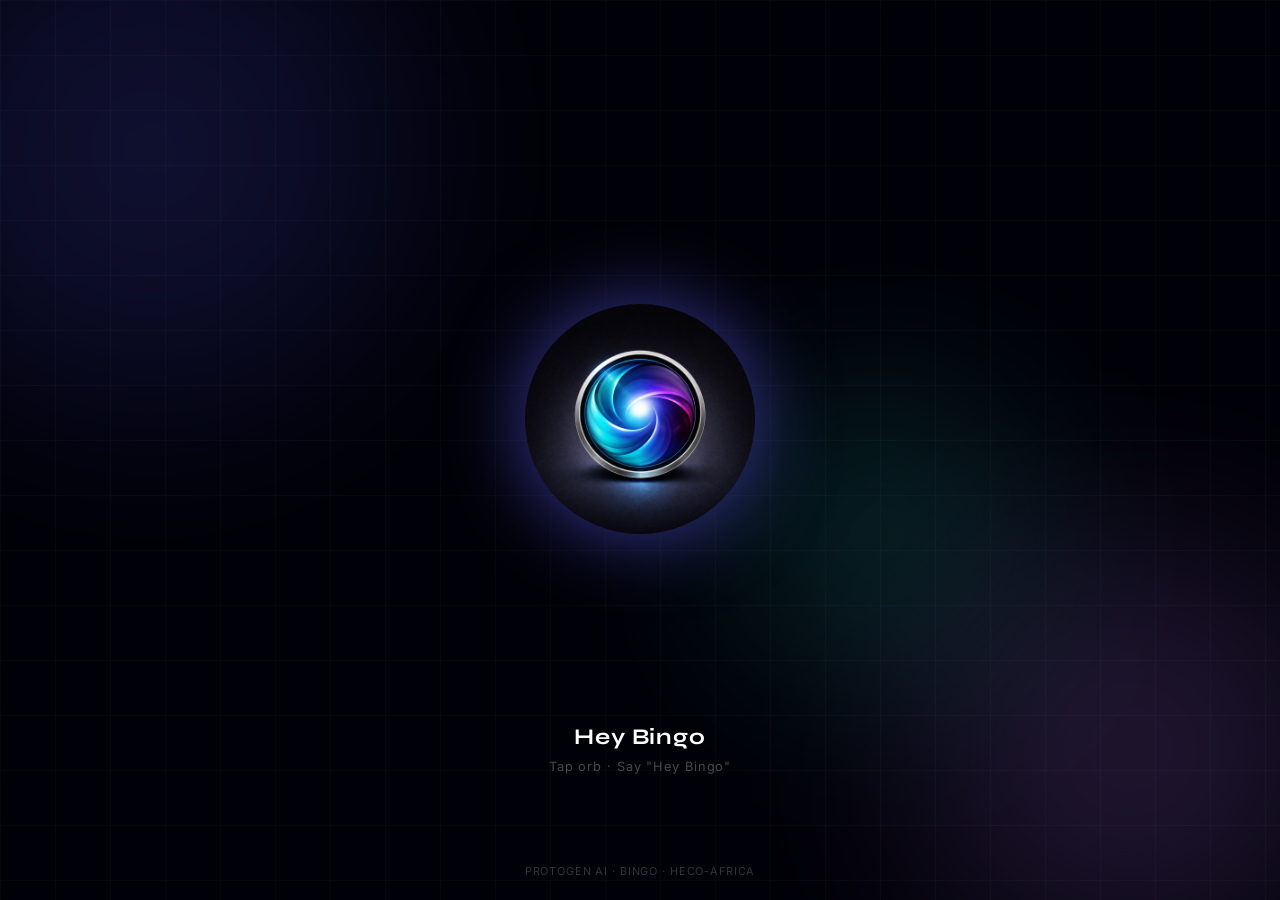
==== commit 42afb3a5: "Update splash.html" ====
--- a/splash.html
+++ b/splash.html
@@ -1,1600 +1,1026 @@
 <!DOCTYPE html>
 <html lang="en">
+
 <head>
-<meta charset="UTF-8">
-<meta name="viewport" content="width=device-width, initial-scale=1.0">
-<title>Protogen AI</title>
-<style>
-* { margin:0; padding:0; box-sizing:border-box; font-family:'Segoe UI', Tahoma, Geneva, Verdana, sans-serif; }
-
-/* CSS VARIABLES */
-body.light { 
-  --bg:#f9f7f4; 
-  --text:#2c2a29; 
-  --card:#fff; 
-  --sidebar:#fff; 
-  --input:#f4f1ed; 
-  --shadow:rgba(0,0,0,0.06); 
-  --border:#e5e2dd; 
-}
-body.dark { 
-  --bg:#0d0d0f; 
-  --text:#f1f1f1; 
-  --card:rgba(26,26,28,0.8); 
-  --sidebar:#111; 
-  --input:#222; 
-  --shadow:rgba(255,255,255,0.06); 
-  --border:#333; 
-}
-body { 
-  background:var(--bg); 
-  color:var(--text); 
-  transition:all 0.4s ease; 
-  overflow:hidden; 
-}
-
-/* ANIMATED GRADIENT BACKGROUND */
-body::before {
-  content:'';
-  position:fixed;
-  inset:0;
-  background:linear-gradient(45deg, #ff0080, #7928ca, #00d4ff, #7928ca, #ff0080);
-  background-size:400% 400%;
-  animation:gradientShift 15s ease infinite;
-  opacity:0.08;
-  z-index:-1;
-}
-@keyframes gradientShift {
-  0%, 100% { background-position:0% 50%; }
-  50% { background-position:100% 50%; }
-}
-
-/* FLOATING PARTICLES */
-body::after {
-  content:'';
-  position:fixed;
-  inset:0;
-  background-image:
-    radial-gradient(circle at 20% 50%, rgba(255,0,128,0.15) 0%, transparent 50%),
-    radial-gradient(circle at 80% 80%, rgba(0,212,255,0.15) 0%, transparent 50%),
-    radial-gradient(circle at 40% 20%, rgba(121,40,202,0.15) 0%, transparent 50%);
-  animation:particleFloat 20s ease-in-out infinite;
-  z-index:-1;
-  pointer-events:none;
-}
-@keyframes particleFloat {
-  0%, 100% { transform:translate(0, 0) scale(1); }
-  33% { transform:translate(50px, -50px) scale(1.1); }
-  66% { transform:translate(-50px, 50px) scale(0.9); }
-}
-
-/* HOMEPAGE STYLES - KEPT ORIGINAL */
-#homepage {
-  position:fixed;
-  inset:0;
-  display:flex;
-  flex-direction:column;
-  align-items:center;
-  justify-content:center;
-  z-index:500;
-  transition:all 0.6s cubic-bezier(0.4, 0, 0.2, 1);
-  padding:20px;
-  background:var(--bg);
-}
-#homepage.hide {
-  opacity:0;
-  transform:translateY(-40px) scale(0.95);
-  pointer-events:none;
-}
-
-.hero {
-  text-align:center;
-  max-width:750px;
-  width:100%;
-  animation:fadeUp 0.8s ease;
-}
-
-.hero-icon {
-  font-size:clamp(4rem,10vw,6rem);
-  margin-bottom:30px;
-  background:linear-gradient(135deg, #ff0080, #7928ca, #00d4ff, #ff0080);
-  background-size:200% 200%;
-  -webkit-background-clip:text;
-  background-clip:text;
-  color:transparent;
-  filter:drop-shadow(0 8px 24px rgba(255,0,128,0.5));
-  animation:float 3s ease-in-out infinite, gradientText 5s ease infinite;
-  font-weight:bold;
-  position:relative;
-  display:inline-block;
-}
-.hero-icon::before {
-  content:'⚡';
-  position:absolute;
-  top:50%;
-  left:50%;
-  transform:translate(-50%, -50%);
-  font-size:0.5em;
-  animation:pulse 2s ease-in-out infinite;
-}
-@keyframes float {
-  0%, 100% { transform:translateY(0px) rotate(0deg); }
-  50% { transform:translateY(-15px) rotate(5deg); }
-}
-@keyframes gradientText {
-  0%, 100% { background-position:0% 50%; }
-  50% { background-position:100% 50%; }
-}
-@keyframes pulse {
-  0%, 100% { opacity:0.3; transform:translate(-50%, -50%) scale(1); }
-  50% { opacity:1; transform:translate(-50%, -50%) scale(1.2); }
-}
-
-.hero-title {
-  font-size:clamp(2.2rem,6vw,3.8rem);
-  font-weight:800;
-  margin-bottom:18px;
-  color:var(--text);
-  letter-spacing:-0.04em;
-  line-height:1.1;
-  position:relative;
-  animation:titleSlide 1s ease;
-}
-@keyframes titleSlide {
-  from { opacity:0; transform:translateY(30px); }
-  to { opacity:1; transform:translateY(0); }
-}
-
-.hero-subtitle {
-  font-size:clamp(1rem,2.5vw,1.25rem);
-  color:#999;
-  margin-bottom:40px;
-  font-weight:400;
-  letter-spacing:0.01em;
-}
-
-.hero-prompt {
-  width:100%;
-  max-width:680px;
-  margin:0 auto 30px;
-  position:relative;
-}
-
-.hero-input {
-  width:100%;
-  padding:20px 28px;
-  border-radius:20px;
-  border:2px solid var(--border);
-  outline:none;
-  background:var(--card);
-  color:var(--text);
-  font-size:clamp(1rem,2.5vw,1.15rem);
-  transition:all 0.4s cubic-bezier(0.4, 0, 0.2, 1);
-  box-shadow:0 8px 32px rgba(0,0,0,0.12), inset 0 1px 0 rgba(255,255,255,0.1);
-  backdrop-filter:blur(20px);
-  position:relative;
-}
-.hero-input:focus {
-  border-color:#ff0080;
-  box-shadow:0 12px 48px rgba(255,0,128,0.3), 0 0 0 4px rgba(255,0,128,0.1);
-  transform:translateY(-3px);
-}
-.hero-input::placeholder {
-  color:#888;
-  font-weight:500;
-}
-
-.suggestions {
-  display:flex;
-  gap:12px;
-  justify-content:center;
-  flex-wrap:wrap;
-  margin-bottom:30px;
-}
-
-.sug {
-  background:var(--card);
-  border:2px solid var(--border);
-  padding:12px 24px;
-  border-radius:16px;
-  cursor:pointer;
-  font-size:clamp(0.9rem,2.5vw,1rem);
-  font-weight:600;
-  transition:all 0.4s cubic-bezier(0.4, 0, 0.2, 1);
-  color:var(--text);
-  box-shadow:0 4px 16px var(--shadow);
-  backdrop-filter:blur(15px);
-  position:relative;
-  overflow:hidden;
-}
-.sug::before {
-  content:'';
-  position:absolute;
-  inset:0;
-  background:linear-gradient(135deg, #ff0080, #7928ca, #00d4ff);
-  opacity:0;
-  transition:opacity 0.4s ease;
-}
-.sug::after {
-  content:'';
-  position:absolute;
-  inset:0;
-  background:radial-gradient(circle at center, rgba(255,255,255,0.8), transparent);
-  opacity:0;
-  transform:scale(0);
-  transition:all 0.6s ease;
-}
-.sug:hover {
-  border-color:#ff0080;
-  transform:translateY(-4px) scale(1.05);
-  box-shadow:0 12px 32px rgba(255,0,128,0.35);
-}
-.sug:hover::before {
-  opacity:0.15;
-}
-.sug:active::after {
-  opacity:1;
-  transform:scale(2);
-  transition:0s;
-}
-.sug span {
-  position:relative;
-  z-index:1;
-}
-
-.footer-text {
-  font-size:clamp(0.75rem,2vw,0.85rem);
-  color:#666;
-  margin-top:25px;
-  line-height:1.6;
-}
-
-@keyframes fadeUp {
-  from { opacity:0; transform:translateY(40px); }
-  to { opacity:1; transform:translateY(0); }
-}
-
-/* NAVBAR */
-#navbar {
-  position:fixed;
-  top:0;
-  left:0;
-  right:0;
-  height:70px;
-  display:flex;
-  align-items:center;
-  justify-content:space-between;
-  padding:0 30px;
-  background:linear-gradient(90deg, #ff0080, #7928ca, #00d4ff);
-  background-size:200% 100%;
-  color:white;
-  box-shadow:0 8px 32px rgba(0,0,0,0.2);
-  z-index:300;
-  opacity:0;
-  pointer-events:none;
-  transition:all 0.4s ease;
-  animation:gradientSlide 8s ease infinite;
-  backdrop-filter:blur(10px);
-}
-@keyframes gradientSlide {
-  0%, 100% { background-position:0% 50%; }
-  50% { background-position:100% 50%; }
-}
-#navbar.show {
-  opacity:1;
-  pointer-events:all;
-}
-
-#navbar .logo {
-  font-size:clamp(1.3rem,4vw,1.6rem);
-  font-weight:900;
-  letter-spacing:2px;
-  text-shadow:0 3px 12px rgba(0,0,0,0.4);
-  display:flex;
-  align-items:center;
-  gap:10px;
-}
-
-#navbar .theme-toggle {
-  background:rgba(255,255,255,0.2);
-  border:2px solid rgba(255,255,255,0.3);
-  color:white;
-  padding:8px 16px;
-  border-radius:12px;
-  cursor:pointer;
-  font-weight:bold;
-  transition:all 0.3s ease;
-  backdrop-filter:blur(10px);
-  font-size:clamp(0.85rem,2.5vw,0.95rem);
-}
-#navbar .theme-toggle:hover {
-  background:rgba(255,255,255,0.3);
-  transform:scale(1.05);
-}
-
-#navbar .menu {
-  cursor:pointer;
-  font-size:clamp(1.5rem,5vw,1.8rem);
-  transition:transform 0.3s ease;
-  text-shadow:0 3px 12px rgba(0,0,0,0.4);
-}
-#navbar .menu:hover {
-  transform:scale(1.2) rotate(90deg);
-}
-
-/* SIDEBAR */
-#sidebar {
-  position:fixed;
-  top:70px;
-  left:0;
-  width:300px;
-  height:calc(100vh - 70px);
-  background:var(--sidebar);
-  box-shadow:6px 0 40px rgba(0,0,0,0.15);
-  padding:25px;
-  display:flex;
-  flex-direction:column;
-  gap:18px;
-  transform:translateX(-100%);
-  transition:transform 0.5s cubic-bezier(0.4, 0, 0.2, 1);
-  z-index:200;
-  overflow-y:auto;
-  backdrop-filter:blur(20px);
-}
-#sidebar.open {
-  transform:translateX(0);
-}
-
-.title {
-  font-size:clamp(1.4rem,5vw,1.8rem);
-  font-weight:bold;
-  background:linear-gradient(135deg, #ff0080, #7928ca, #00d4ff);
-  -webkit-background-clip:text;
-  background-clip:text;
-  color:transparent;
-  margin-bottom:15px;
-  text-align:center;
-  filter:drop-shadow(0 2px 8px rgba(255,0,128,0.3));
-}
-
-.sidebar-info {
-  background:var(--card);
-  padding:18px;
-  border-radius:14px;
-  margin-bottom:12px;
-  border:1px solid var(--border);
-  box-shadow:0 4px 15px var(--shadow);
-  backdrop-filter:blur(10px);
-}
-.sidebar-info p {
-  font-size:clamp(0.8rem,2.5vw,0.9rem);
-  margin:10px 0;
-  line-height:1.6;
-}
-
-.button, #sendBtn, #uploadBtn, #modeToggle {
-  padding:14px 22px;
-  border-radius:14px;
-  border:none;
-  cursor:pointer;
-  font-weight:bold;
-  transition:all 0.3s ease;
-  background:linear-gradient(45deg, #ff0, #f0f, #0ff, #0f0, #f00);
-  background-size:400% 400%;
-  color:white;
-  animation:gradientBG 6s ease infinite;
-  font-size:clamp(0.85rem,2.5vw,0.95rem);
-  box-shadow:0 4px 15px rgba(255,0,128,0.3);
-  text-shadow:0 1px 3px rgba(0,0,0,0.3);
-}
-.button:hover, #sendBtn:hover, #uploadBtn:hover, #modeToggle:hover {
-  transform:scale(1.08) translateY(-2px);
-  box-shadow:0 8px 25px rgba(255,0,128,0.5);
-}
-@keyframes gradientBG {
-  0% { background-position:0% 50%; }
-  50% { background-position:100% 50%; }
-  100% { background-position:0% 50%; }
-}
-
-#personalitySelect {
-  padding:12px;
-  border-radius:10px;
-  background:var(--input);
-  color:var(--text);
-  border:1.5px solid var(--border);
-  width:100%;
-  cursor:pointer;
-  transition:all 0.3s ease;
-  font-size:clamp(0.85rem,2.5vw,0.95rem);
-  box-shadow:0 2px 10px var(--shadow);
-}
-#personalitySelect:hover {
-  border-color:#ff0080;
-  box-shadow:0 4px 15px rgba(255,0,128,0.2);
-}
-
-/* MAIN CHAT */
-#main {
-  margin-left:0;
-  margin-top:70px;
-  height:calc(100vh - 70px);
-  display:flex;
-  flex-direction:column;
-  transition:all 0.5s ease;
-  opacity:0;
-  pointer-events:none;
-}
-#main.show {
-  opacity:1;
-  pointer-events:all;
-}
-
-#chatBox {
-  flex:1;
-  padding:25px;
-  overflow-y:auto;
-  display:flex;
-  flex-direction:column;
-  gap:18px;
-}
-
-.msg {
-  max-width:75%;
-  padding:18px 22px;
-  border-radius:20px;
-  backdrop-filter:blur(15px);
-  word-break:break-word;
-  opacity:0;
-  transform:translateY(20px);
-  animation:fadeIn 0.5s forwards;
-  display:flex;
-  gap:14px;
-  align-items:flex-start;
-  line-height:1.8;
-  font-size:clamp(0.9rem,2.5vw,1rem);
-}
-
-.user {
-  background:linear-gradient(135deg, #0066ff, #00d4ff);
-  color:white;
-  margin-left:auto;
-  box-shadow:0 6px 20px rgba(0,100,255,0.3);
-  flex-direction:row-reverse;
-}
-
-.ai {
-  background:var(--card);
-  border:1px solid var(--border);
-  box-shadow:0 6px 20px var(--shadow);
-}
-
-.msg-content {
-  flex:1;
-}
-.msg-content p {
-  margin:10px 0;
-}
-.msg-content strong {
-  color:#ff0080;
-  font-weight:600;
-}
-.msg-content ul, .msg-content ol {
-  margin:12px 0;
-  padding-left:28px;
-}
-.msg-content li {
-  margin:6px 0;
-}
-.msg-content code {
-  background:rgba(255,255,255,0.1);
-  padding:3px 8px;
-  border-radius:6px;
-  font-family:'Courier New', monospace;
-  font-size:0.9em;
-}
-
-.avatar {
-  width:45px;
-  height:45px;
-  min-width:45px;
-  border-radius:50%;
-  background:linear-gradient(135deg, #ff0080, #00d4ff);
-  display:flex;
-  align-items:center;
-  justify-content:center;
-  font-size:19px;
-  font-weight:bold;
-  flex-shrink:0;
-  box-shadow:0 4px 15px rgba(255,0,128,0.4);
-  text-shadow:0 1px 3px rgba(0,0,0,0.3);
-}
-
-#inputArea {
-  display:flex;
-  padding:18px;
-  gap:12px;
-  background:var(--sidebar);
-  border-top:1px solid var(--border);
-  backdrop-filter:blur(20px);
-}
-
-#prompt {
-  flex:1;
-  padding:16px;
-  border-radius:14px;
-  border:2px solid var(--border);
-  outline:none;
-  background:var(--input);
-  color:var(--text);
-  font-size:clamp(0.9rem,2.5vw,1rem);
-  transition:all 0.3s ease;
-  box-shadow:0 2px 10px var(--shadow);
-}
-#prompt:focus {
-  border-color:#ff0080;
-  box-shadow:0 4px 20px rgba(255,0,128,0.25);
-  transform:translateY(-1px);
-}
-
-#sendBtn {
-  min-width:90px;
-}
-#uploadBtn {
-  min-width:55px;
-  font-size:1.3rem;
-}
-
-.suggestions-chat {
-  display:flex;
-  gap:12px;
-  padding:15px 20px;
-  flex-wrap:wrap;
-}
-
-.suggestion-btn {
-  background:linear-gradient(135deg, #ff0080, #7928ca);
-  color:white;
-  border:none;
-  padding:11px 20px;
-  border-radius:22px;
-  cursor:pointer;
-  font-size:clamp(0.82rem,2.5vw,0.92rem);
-  transition:all 0.3s ease;
-  box-shadow:0 4px 15px rgba(255,0,128,0.3);
-  font-weight:600;
-}
-.suggestion-btn:hover {
-  transform:scale(1.08) translateY(-2px);
-  box-shadow:0 8px 25px rgba(255,0,128,0.5);
-}
-
-.typing {
-  background:var(--card);
-  color:#888;
-  font-style:italic;
-  padding:14px 20px;
-  border-radius:22px;
-  max-width:70%;
-  animation:pulse 1.5s infinite;
-  box-shadow:0 4px 15px var(--shadow);
-}
-@keyframes pulse {
-  0%, 100% { opacity:0.6; }
-  50% { opacity:1; }
-}
-
-.file-preview {
-  display:flex;
-  align-items:center;
-  gap:12px;
-  padding:12px 18px;
-  border-radius:14px;
-  background:var(--card);
-  border:1px solid var(--border);
-  animation:fadeIn 0.5s forwards;
-  margin:0 18px;
-  box-shadow:0 4px 15px var(--shadow);
-}
-.file-preview img {
-  max-width:65px;
-  max-height:65px;
-  border-radius:10px;
-  object-fit:cover;
-  box-shadow:0 2px 10px rgba(0,0,0,0.2);
-}
-.file-preview button {
-  background:#ff0080;
-  border:none;
-  color:white;
-  border-radius:10px;
-  padding:7px 14px;
-  cursor:pointer;
-  transition:all 0.3s ease;
-  font-weight:600;
-}
-.file-preview button:hover {
-  background:#cc0066;
-  transform:scale(1.1);
-}
-
-.modal {
-  position:fixed;
-  top:0;
-  left:0;
-  width:100%;
-  height:100%;
-  background:rgba(0,0,0,0.75);
-  backdrop-filter:blur(8px);
-  display:flex;
-  justify-content:center;
-  align-items:center;
-  opacity:0;
-  pointer-events:none;
-  transition:all 0.4s ease;
-  z-index:400;
-}
-.modal.show {
-  opacity:1;
-  pointer-events:all;
-}
-
-.modal-content {
-  background:var(--card);
-  padding:40px 30px;
-  border-radius:24px;
-  text-align:center;
-  max-width:500px;
-  animation:fadeIn 0.5s forwards;
-  box-shadow:0 20px 60px rgba(0,0,0,0.3);
-  margin:0 20px;
-  border:1px solid var(--border);
-  backdrop-filter:blur(20px);
-}
-.modal-content h2 {
-  margin-bottom:25px;
-  color:var(--text);
-  font-size:clamp(1.5rem,4vw,1.8rem);
-  background:linear-gradient(135deg, #ff0080, #7928ca);
-  -webkit-background-clip:text;
-  background-clip:text;
-  color:transparent;
-}
-.modal-content p {
-  margin:14px 0;
-  color:var(--text);
-  line-height:1.7;
-  font-size:clamp(0.88rem,2.5vw,0.98rem);
-}
-.modal-content button {
-  margin-top:30px;
-  padding:14px 45px;
-  background:linear-gradient(135deg, #ff0080, #7928ca);
-  color:white;
-  border:none;
-  border-radius:12px;
-  cursor:pointer;
-  font-weight:bold;
-  transition:all 0.3s ease;
-  font-size:1rem;
-  box-shadow:0 6px 20px rgba(255,0,128,0.4);
-}
-.modal-content button:hover {
-  transform:scale(1.08) translateY(-2px);
-  box-shadow:0 10px 30px rgba(255,0,128,0.6);
-}
-
-#chatBox::-webkit-scrollbar {
-  width:10px;
-}
-#chatBox::-webkit-scrollbar-thumb {
-  background:linear-gradient(135deg, #ff0080, #7928ca);
-  border-radius:5px;
-}
-#chatBox::-webkit-scrollbar-thumb:hover {
-  background:linear-gradient(135deg, #cc0066, #5a1f9e);
-}
-#chatBox::-webkit-scrollbar-track {
-  background:var(--input);
-  border-radius:5px;
-}
-
-@keyframes fadeIn {
-  to {
-    opacity:1;
-    transform:translateY(0);
-  }
-}
-
-/* RESPONSIVE */
-@media(max-width:768px) {
-  #sidebar {
-    width:85%;
-    max-width:320px;
-    top:70px;
-    height:calc(100vh - 70px);
-  }
-  #navbar {
-    height:70px;
-    padding:0 18px;
-  }
-  #main {
-    margin-top:70px;
-    height:calc(100vh - 70px);
-  }
-  .msg {
-    max-width:90%;
-    font-size:0.9rem;
-    padding:16px 18px;
-  }
-  .avatar {
-    width:38px;
-    height:38px;
-    min-width:38px;
-    font-size:17px;
-  }
-  .suggestions-chat {
-    padding:12px 16px;
-  }
-  .suggestion-btn {
-    padding:9px 16px;
-    font-size:0.85rem;
-  }
-  #inputArea {
-    padding:14px;
-  }
-  #prompt {
-    padding:14px;
-    font-size:0.9rem;
-  }
-  .hero-icon {
-    font-size:3.5rem;
-  }
-  #navbar .theme-toggle {
-    padding:6px 12px;
-    font-size:0.8rem;
-  }
-}
-
-@media(min-width:769px) and (max-width:1200px) {
-  #sidebar {
-    width:280px;
-  }
-  .msg {
-    max-width:70%;
-  }
-}
-
-@media(min-width:1201px) {
-  #chatBox {
-    padding:35px;
-    max-width:1400px;
-    margin:0 auto;
-  }
-  .msg {
-    max-width:65%;
-  }
-}
-
-/* Knowledge badges */
-.knowledge-badge {
-  display:inline-block;
-  background:linear-gradient(135deg, #00d4ff, #0066ff);
-  color:white;
-  padding:4px 12px;
-  border-radius:20px;
-  font-size:0.8em;
-  margin-left:10px;
-  font-weight:bold;
-}
-</style>
+    <meta charset="UTF-8">
+    <meta name="viewport" content="width=device-width, initial-scale=1.0, user-scalable=no">
+    <title>Protogen AI — Bingo</title>
+    <link
+        href="https://fonts.googleapis.com/css2?family=Inter:wght@300;400;500;600;700&family=Syne:wght@400;700;800&display=swap"
+        rel="stylesheet">
+    <style>
+        * {
+            margin: 0;
+            padding: 0;
+            box-sizing: border-box;
+            -webkit-tap-highlight-color: transparent;
+        }
+
+        :root {
+            --bg: #000008;
+            --text: #fff;
+            --muted: rgba(255, 255, 255, 0.5);
+            --dim: rgba(255, 255, 255, 0.28);
+            --accent: #5b5ef4;
+            --accent2: #c084fc;
+            --pink: #f472b6;
+            --teal: #2dd4bf;
+            --glass: rgba(255, 255, 255, 0.07);
+            --border: rgba(255, 255, 255, 0.11);
+            --glow: rgba(91, 94, 244, 0.55);
+        }
+
+        html,
+        body {
+            height: 100%;
+            overflow: hidden;
+            background: var(--bg);
+            color: var(--text);
+            font-family: Inter, system-ui, sans-serif;
+            user-select: none;
+        }
+
+        /* ── ANIMATED BACKGROUND ── */
+        #bg {
+            position: fixed;
+            inset: 0;
+            z-index: 0;
+            pointer-events: none;
+            overflow: hidden;
+        }
+
+        .orb {
+            position: absolute;
+            border-radius: 50%;
+            filter: blur(90px);
+            opacity: 0.22;
+        }
+
+        .orb1 {
+            width: 600px;
+            height: 600px;
+            background: radial-gradient(#5b5ef4, transparent);
+            top: -150px;
+            left: -150px;
+            animation: o1 22s ease-in-out infinite;
+        }
+
+        .orb2 {
+            width: 500px;
+            height: 500px;
+            background: radial-gradient(#c084fc, transparent);
+            bottom: -100px;
+            right: -100px;
+            animation: o2 28s ease-in-out infinite;
+        }
+
+        .orb3 {
+            width: 350px;
+            height: 350px;
+            background: radial-gradient(#2dd4bf, transparent);
+            top: 40%;
+            left: 55%;
+            animation: o3 18s ease-in-out infinite;
+        }
+
+        .grid {
+            position: absolute;
+            inset: 0;
+            background-image: linear-gradient(rgba(255, 255, 255, 0.022) 1px, transparent 1px),
+                linear-gradient(90deg, rgba(255, 255, 255, 0.022) 1px, transparent 1px);
+            background-size: 55px 55px;
+        }
+
+        @keyframes o1 {
+
+            0%,
+            100% {
+                transform: translate(0, 0)
+            }
+
+            50% {
+                transform: translate(60px, 80px)
+            }
+        }
+
+        @keyframes o2 {
+
+            0%,
+            100% {
+                transform: translate(0, 0)
+            }
+
+            50% {
+                transform: translate(-60px, -50px)
+            }
+        }
+
+        @keyframes o3 {
+
+            0%,
+            100% {
+                transform: translate(0, 0)
+            }
+
+            50% {
+                transform: translate(-40px, 60px)
+            }
+        }
+
+        /* ── LOGO / ORB ── */
+        #screen {
+            position: fixed;
+            inset: 0;
+            z-index: 10;
+            display: flex;
+            flex-direction: column;
+            align-items: center;
+            justify-content: center;
+        }
+
+        .logo-outer {
+            position: relative;
+            cursor: pointer;
+            display: flex;
+            align-items: center;
+            justify-content: center;
+        }
+
+        .logo-outer:active {
+            transform: scale(0.96);
+        }
+
+        .logo-img {
+            width: clamp(150px, 36vw, 230px);
+            height: clamp(150px, 36vw, 230px);
+            border-radius: 50%;
+            object-fit: cover;
+            display: block;
+            filter: drop-shadow(0 0 40px rgba(91, 94, 244, 0.6));
+            transition: filter 0.5s ease;
+            position: relative;
+            z-index: 2;
+        }
+
+        .logo-outer.idle .logo-img {
+            animation: idleFloat 4s ease-in-out infinite;
+        }
+
+        .logo-outer.listening .logo-img {
+            filter: drop-shadow(0 0 70px rgba(192, 132, 252, 1)) drop-shadow(0 0 140px rgba(91, 94, 244, 0.7));
+            animation: listenPulse 0.9s ease-in-out infinite;
+        }
+
+        .logo-outer.speaking .logo-img {
+            filter: drop-shadow(0 0 60px rgba(45, 212, 191, 0.9)) drop-shadow(0 0 110px rgba(91, 94, 244, 0.6));
+            animation: speakBob 0.55s ease-in-out infinite;
+        }
+
+        .logo-outer.thinking .logo-img {
+            filter: drop-shadow(0 0 50px rgba(244, 114, 182, 0.8)) drop-shadow(0 0 100px rgba(91, 94, 244, 0.5));
+            animation: thinkSpin 1.8s linear infinite;
+        }
+
+        @keyframes idleFloat {
+
+            0%,
+            100% {
+                transform: translateY(0)
+            }
+
+            50% {
+                transform: translateY(-12px)
+            }
+        }
+
+        @keyframes listenPulse {
+
+            0%,
+            100% {
+                transform: scale(1)
+            }
+
+            50% {
+                transform: scale(1.07)
+            }
+        }
+
+        @keyframes speakBob {
+
+            0%,
+            100% {
+                transform: scale(1) translateY(0)
+            }
+
+            30% {
+                transform: scale(1.04) translateY(-4px)
+            }
+
+            70% {
+                transform: scale(0.97) translateY(2px)
+            }
+        }
+
+        @keyframes thinkSpin {
+
+            0%,
+            100% {
+                transform: rotate(-2deg) scale(1)
+            }
+
+            50% {
+                transform: rotate(2deg) scale(1.03)
+            }
+        }
+
+        /* Pulse rings */
+        .ring {
+            position: absolute;
+            border-radius: 50%;
+            pointer-events: none;
+            z-index: 1;
+        }
+
+        .ring1 {
+            border: 1.5px solid rgba(91, 94, 244, 0.35);
+            animation: ring1a 3.5s ease-out infinite;
+        }
+
+        .ring2 {
+            border: 1px solid rgba(192, 132, 252, 0.2);
+            animation: ring1a 3.5s ease-out infinite 1.15s;
+        }
+
+        .ring3 {
+            border: 1px solid rgba(45, 212, 191, 0.15);
+            animation: ring1a 3.5s ease-out infinite 2.3s;
+        }
+
+        @keyframes ring1a {
+            0% {
+                width: clamp(150px, 36vw, 230px);
+                height: clamp(150px, 36vw, 230px);
+                opacity: 0.7;
+            }
+
+            100% {
+                width: calc(clamp(150px, 36vw, 230px) + 90px);
+                height: calc(clamp(150px, 36vw, 230px) + 90px);
+                opacity: 0;
+            }
+        }
+
+        /* ── WAVE BARS ── */
+        #waveWrap {
+            display: flex;
+            gap: 4px;
+            align-items: center;
+            justify-content: center;
+            height: 40px;
+            margin-top: 22px;
+            opacity: 0;
+            transition: opacity 0.35s;
+        }
+
+        #waveWrap.on {
+            opacity: 1;
+        }
+
+        .wb {
+            width: 4px;
+            border-radius: 3px;
+            animation: wbA 0.7s ease-in-out infinite;
+        }
+
+        .wb:nth-child(1) {
+            height: 8px;
+            background: var(--accent);
+            animation-delay: 0s;
+        }
+
+        .wb:nth-child(2) {
+            height: 18px;
+            background: var(--accent2);
+            animation-delay: .08s;
+        }
+
+        .wb:nth-child(3) {
+            height: 28px;
+            background: var(--pink);
+            animation-delay: .16s;
+        }
+
+        .wb:nth-child(4) {
+            height: 22px;
+            background: var(--accent2);
+            animation-delay: .12s;
+        }
+
+        .wb:nth-child(5) {
+            height: 34px;
+            background: var(--accent);
+            animation-delay: .04s;
+        }
+
+        .wb:nth-child(6) {
+            height: 20px;
+            background: var(--teal);
+            animation-delay: .20s;
+        }
+
+        .wb:nth-child(7) {
+            height: 26px;
+            background: var(--accent2);
+            animation-delay: .10s;
+        }
+
+        .wb:nth-child(8) {
+            height: 14px;
+            background: var(--accent);
+            animation-delay: .18s;
+        }
+
+        .wb:nth-child(9) {
+            height: 30px;
+            background: var(--pink);
+            animation-delay: .06s;
+        }
+
+        .wb:nth-child(10) {
+            height: 16px;
+            background: var(--teal);
+            animation-delay: .14s;
+        }
+
+        @keyframes wbA {
+
+            0%,
+            100% {
+                transform: scaleY(0.35)
+            }
+
+            50% {
+                transform: scaleY(2.2)
+            }
+        }
+
+        /* ── STATUS TEXT ── */
+        #statusWrap {
+            position: fixed;
+            bottom: 14vh;
+            left: 50%;
+            transform: translateX(-50%);
+            text-align: center;
+            z-index: 11;
+            pointer-events: none;
+            min-width: 200px;
+        }
+
+        #statusMain {
+            font-family: Syne, sans-serif;
+            font-size: clamp(1rem, 4.5vw, 1.4rem);
+            font-weight: 700;
+            letter-spacing: 0.04em;
+            color: #fff;
+            min-height: 1.4em;
+            transition: all 0.3s;
+        }
+
+        #statusSub {
+            font-size: clamp(0.65rem, 2.5vw, 0.8rem);
+            color: var(--dim);
+            margin-top: 5px;
+            letter-spacing: 0.07em;
+        }
+
+        /* ── TRANSCRIPT BUBBLE ── */
+        #txBox {
+            position: fixed;
+            top: 7vh;
+            left: 50%;
+            transform: translateX(-50%);
+            max-width: 88vw;
+            width: max-content;
+            max-width: min(88vw, 520px);
+            background: rgba(10, 10, 22, 0.88);
+            border: 1px solid var(--border);
+            border-radius: 20px;
+            padding: 14px 22px;
+            font-size: clamp(0.82rem, 2.8vw, 0.95rem);
+            line-height: 1.7;
+            color: rgba(255, 255, 255, 0.82);
+            font-weight: 300;
+            z-index: 11;
+            pointer-events: none;
+            backdrop-filter: blur(20px);
+            opacity: 0;
+            transition: opacity 0.4s;
+            max-height: 35vh;
+            overflow-y: auto;
+        }
+
+        #txBox.on {
+            opacity: 1;
+        }
+
+        #txBox .label {
+            font-size: 0.7rem;
+            font-weight: 700;
+            letter-spacing: 0.1em;
+            text-transform: uppercase;
+            color: var(--accent2);
+            margin-bottom: 4px;
+        }
+
+        #txBox .bingo-reply {
+            margin-top: 10px;
+            padding-top: 10px;
+            border-top: 1px solid var(--border);
+        }
+
+        #txBox .bingo-label {
+            color: var(--teal);
+        }
+
+        /* ── WAKE FLASH ── */
+        #wakeFlash {
+            position: fixed;
+            inset: 0;
+            z-index: 50;
+            pointer-events: none;
+            opacity: 0;
+            transition: opacity 0.25s;
+            background: radial-gradient(circle at center, rgba(91, 94, 244, 0.18) 0%, transparent 65%);
+            display: flex;
+            align-items: center;
+            justify-content: center;
+            font-family: Syne, sans-serif;
+            font-size: 1.4rem;
+            font-weight: 800;
+            color: var(--accent2);
+            letter-spacing: 0.08em;
+        }
+
+        #wakeFlash.on {
+            opacity: 1;
+        }
+
+        /* ── TOAST ── */
+        #toast {
+            position: fixed;
+            bottom: 5vh;
+            left: 50%;
+            transform: translateX(-50%) translateY(20px);
+            background: rgba(20, 20, 35, 0.95);
+            border: 1px solid var(--border);
+            border-radius: 24px;
+            padding: 10px 22px;
+            font-size: 0.82rem;
+            color: var(--dim);
+            z-index: 60;
+            opacity: 0;
+            transition: all 0.35s;
+            pointer-events: none;
+            backdrop-filter: blur(20px);
+            white-space: nowrap;
+        }
+
+        #toast.on {
+            opacity: 1;
+            transform: translateX(-50%) translateY(0);
+        }
+
+        /* ── MUSIC MINI PLAYER ── */
+        #player {
+            position: fixed;
+            top: 0;
+            left: 0;
+            right: 0;
+            background: rgba(8, 8, 20, 0.96);
+            border-bottom: 1px solid var(--border);
+            padding: 10px 18px;
+            z-index: 20;
+            transform: translateY(-100%);
+            transition: transform 0.4s cubic-bezier(0.4, 0, 0.2, 1);
+            backdrop-filter: blur(30px);
+        }
+
+        #player.on {
+            transform: translateY(0);
+        }
+
+        .pi {
+            display: flex;
+            align-items: center;
+            gap: 14px;
+            flex-wrap: nowrap;
+        }
+
+        .part {
+            width: 42px;
+            height: 42px;
+            min-width: 42px;
+            border-radius: 10px;
+            background: linear-gradient(135deg, var(--accent), var(--accent2));
+            display: flex;
+            align-items: center;
+            justify-content: center;
+            font-size: 1.1rem;
+            animation: partSpin 2s linear infinite;
+            animation-play-state: paused;
+        }
+
+        #player.on .part {
+            animation-play-state: running;
+        }
+
+        @keyframes partSpin {
+            to {
+                filter: hue-rotate(360deg)
+            }
+        }
+
+        .pinfo {
+            flex: 1;
+            min-width: 0;
+        }
+
+        .ptitle {
+            font-size: 0.85rem;
+            font-weight: 600;
+            white-space: nowrap;
+            overflow: hidden;
+            text-overflow: ellipsis;
+        }
+
+        .partist {
+            font-size: 0.7rem;
+            color: var(--muted);
+            margin-top: 1px;
+        }
+
+        .pctrl {
+            display: flex;
+            gap: 6px;
+            align-items: center;
+            flex-shrink: 0;
+        }
+
+        .pb {
+            width: 32px;
+            height: 32px;
+            border-radius: 50%;
+            border: 1px solid var(--border);
+            background: var(--glass);
+            color: #fff;
+            cursor: pointer;
+            display: flex;
+            align-items: center;
+            justify-content: center;
+            font-size: 0.85rem;
+            transition: all 0.2s;
+        }
+
+        .pb:hover {
+            border-color: var(--accent);
+            background: rgba(91, 94, 244, 0.25);
+        }
+
+        .pb.big {
+            width: 40px;
+            height: 40px;
+            font-size: 1rem;
+            background: linear-gradient(135deg, var(--accent), var(--accent2));
+            border: none;
+        }
+
+        .pprog {
+            flex: 1;
+            display: flex;
+            align-items: center;
+            gap: 8px;
+            min-width: 80px;
+        }
+
+        .ptrack {
+            flex: 1;
+            height: 3px;
+            background: rgba(255, 255, 255, 0.1);
+            border-radius: 2px;
+            cursor: pointer;
+        }
+
+        .pfill {
+            height: 100%;
+            background: linear-gradient(90deg, var(--accent), var(--accent2));
+            border-radius: 2px;
+            width: 0%;
+            transition: width 0.8s linear;
+        }
+
+        .ptime {
+            font-size: 0.68rem;
+            color: var(--muted);
+            white-space: nowrap;
+        }
+
+        .pvol {
+            display: flex;
+            align-items: center;
+            gap: 6px;
+        }
+
+        .pvol input {
+            width: 65px;
+            accent-color: var(--accent);
+            cursor: pointer;
+            height: 3px;
+        }
+
+        /* ── HINT ── */
+        #hint {
+            position: fixed;
+            bottom: 2.5vh;
+            left: 50%;
+            transform: translateX(-50%);
+            font-size: 0.68rem;
+            color: rgba(255, 255, 255, 0.2);
+            letter-spacing: 0.08em;
+            z-index: 11;
+            pointer-events: none;
+            white-space: nowrap;
+        }
+
+        @media(max-width:480px) {
+            .pvol {
+                display: none;
+            }
+
+            .pprog {
+                min-width: 60px;
+            }
+        }
+    </style>
 </head>
-<body class="dark">
-
-<!-- HOMEPAGE - EXACTLY AS YOUR ORIGINAL -->
-<div id="homepage">
-  <div class="hero">
-    <div class="hero-icon">🔮</div>
-    <h1 class="hero-title">Happy Thursday, Martin Lutherking</h1>
-    <p class="hero-subtitle">How can I help you today?</p>
-    <div class="hero-prompt">
-      <input id="heroInput" class="hero-input" placeholder="Message Protogen AI..." onkeypress="if(event.key==='Enter'&&this.value.trim())startChat(this.value)" />
+
+<body>
+
+    <!-- BACKGROUND -->
+    <div id="bg">
+        <div class="grid"></div>
+        <div class="orb orb1"></div>
+        <div class="orb orb2"></div>
+        <div class="orb orb3"></div>
     </div>
-    <div class="suggestions">
-      <div class="sug" onclick="startWith('Help me solve 2x + 3 = 7')"><span>✨ Solve an equation</span></div>
-      <div class="sug" onclick="startWith('Explain photosynthesis')"><span>🌱 Explain a concept</span></div>
-      <div class="sug" onclick="startWith('What is quantum computing?')"><span>💫 Learn something</span></div>
-      <div class="sug" onclick="startWith('Capital of Kenya')"><span>🌍 Quick fact</span></div>
+
+    <!-- WAKE FLASH -->
+    <div id="wakeFlash">Hey Bingo! 👋</div>
+
+    <!-- TOAST -->
+    <div id="toast"></div>
+
+    <!-- MUSIC PLAYER -->
+    <div id="player">
+        <div class="pi">
+            <div class="part">🎵</div>
+            <div class="pinfo">
+                <div class="ptitle" id="pTitle">—</div>
+                <div class="partist" id="pArtist">—</div>
+            </div>
+            <div class="pctrl">
+                <button class="pb" onclick="prevSong()">⏮</button>
+                <button class="pb big" id="playBtn" onclick="togglePlay()">▶</button>
+                <button class="pb" onclick="nextSong()">⏭</button>
+                <button class="pb" onclick="stopMusic()">⏹</button>
+            </div>
+            <div class="pprog">
+                <span class="ptime" id="pCur">0:00</span>
+                <div class="ptrack" id="ptrack" onclick="seekSong(event)">
+                    <div class="pfill" id="pfill"></div>
+                </div>
+                <span class="ptime" id="pTot">0:00</span>
+            </div>
+            <div class="pvol">🔊<input type="range" min="0" max="1" step="0.05" value="0.8" id="volSlider"
+                    oninput="setVol(this.value)"></div>
+        </div>
     </div>
-    <p class="footer-text">Protogen AI by Martin Lutherking Owino, Davies Ongaki & Ramsey John Ng'ang'a<br>HECO-AFRICA • Powered by Advanced AI Technology</p>
-  </div>
-</div>
-
-<!-- NAVBAR -->
-<div id="navbar">
-  <div class="logo">🔮 Protogen AI</div>
-  <button class="theme-toggle" id="navThemeToggle">🌓 Theme</button>
-  <div id="menuBtn" class="menu">☰</div>
-</div>
-
-<!-- SIDEBAR -->
-<div id="sidebar">
-  <div class="title">Protogen AI</div>
-  <div class="sidebar-info">
-    <p><strong>Founder & CEO:</strong> Martin Lutherking Owino</p>
-    <p><strong>Co-Founder:</strong> Davies Ongaki</p>
-    <p><strong>Manager:</strong> Ramsey John Ng'ang'a</p>
-  </div>
-  <button id="modeToggle" class="button">Toggle Light/Dark</button>
-  <select id="personalitySelect">
-    <option value="lutherking">Lutherking Mode</option>
-    <option value="ramsey">Ramsey Mode</option>
-  </select>
-  <button id="aboutBtn" class="button">About Us</button>
-</div>
-
-<!-- MAIN CHAT -->
-<div id="main">
-  <div id="chatBox"></div>
-  <div class="suggestions-chat" id="suggestions">
-    <button class="suggestion-btn" onclick="askSuggestion('Solve 2x+3=7')">Solve Math</button>
-    <button class="suggestion-btn" onclick="askSuggestion('What is photosynthesis?')">Science</button>
-    <button class="suggestion-btn" onclick="askSuggestion('Capital of Kenya?')">Geography</button>
-    <button class="suggestion-btn" onclick="askSuggestion('Explain AI')">Technology</button>
-    <button class="suggestion-btn" onclick="askSuggestion('What time is it?')">Time</button>
-    <button class="suggestion-btn" onclick="askSuggestion('Help')">Help</button>
-  </div>
-  <div id="inputArea">
-    <input id="prompt" type="text" placeholder="Ask anything... Protogen AI answers everything..." />
-    <button id="uploadBtn">📎</button>
-    <input type="file" id="fileInput" multiple accept="image/*" style="display:none" />
-    <button id="sendBtn">Send</button>
-  </div>
-  <div id="filePreviews"></div>
-</div>
-
-<!-- ABOUT MODAL -->
-<div id="aboutModal" class="modal">
-  <div class="modal-content">
-    <h2>About Protogen AI</h2>
-    <p><strong>Lead Developer (80%):</strong> Martin Lutherking Owino - Founder & CEO</p>
-    <p><strong>Co-Developer (10%):</strong> Davies Ongaki - Co-Founder</p>
-    <p><strong>Developer (10%):</strong> Ramsey John Ng'aNga - Manager</p>
-    <p><strong>Company:</strong> HECO-AFRICA</p>
-    <p style="margin-top:15px;">Protogen AI is an advanced knowledge system designed to answer questions across all fields of human knowledge. Created by a talented team dedicated to making information accessible to everyone.</p>
-    <button id="closeAbout">Close</button>
-  </div>
-</div>
-
-<script>
-// ===========================================
-// COMPREHENSIVE KNOWLEDGE DATABASE - 100% SELF-CONTAINED
-// ===========================================
-
-const KNOWLEDGE_BASE = {
-  mathematics: {
-    algebra: {
-      description: "Algebra is the branch of mathematics dealing with symbols and rules for manipulating those symbols.",
-      formulas: {
-        quadratic: "x = [-b ± √(b² - 4ac)] / 2a",
-        distance: "d = √[(x₂-x₁)² + (y₂-y₁)²]",
-        slope: "m = (y₂-y₁)/(x₂-x₁)",
-        midpoint: "((x₁+x₂)/2, (y₁+y₂)/2)"
-      },
-      topics: ["Linear Equations", "Polynomials", "Factoring", "Quadratic Equations", "Systems of Equations", "Functions"]
-    },
-    calculus: {
-      description: "Calculus is the mathematical study of continuous change.",
-      derivatives: {
-        power: "d/dx[xⁿ] = n·xⁿ⁻¹",
-        product: "d/dx[uv] = u'v + uv'",
-        quotient: "d/dx[u/v] = (u'v - uv')/v²",
-        chain: "d/dx[f(g(x))] = f'(g(x))·g'(x)"
-      },
-      integrals: {
-        basic: "∫xⁿ dx = xⁿ⁺¹/(n+1) + C (n ≠ -1)",
-        definite: "∫ₐᵇ f(x) dx = F(b) - F(a)",
-        common: {
-          sin: "∫sin(x) dx = -cos(x) + C",
-          cos: "∫cos(x) dx = sin(x) + C",
-          exp: "∫eˣ dx = eˣ + C"
-        }
-      }
-    },
-    geometry: {
-      formulas: {
-        circle: {
-          area: "A = πr²",
-          circumference: "C = 2πr"
-        },
-        triangle: {
-          area: "A = ½bh",
-          pythagorean: "a² + b² = c²"
-        },
-        sphere: {
-          volume: "V = (4/3)πr³",
-          surface: "S = 4πr²"
-        }
-      }
-    },
-    statistics: {
-      mean: "μ = Σx/n",
-      variance: "σ² = Σ(x-μ)²/n",
-      standard_deviation: "σ = √variance",
-      normal_distribution: "PDF: f(x) = (1/√(2πσ²))·e^(-(x-μ)²/(2σ²))"
-    }
-  },
-
-  physics: {
-    quantum: {
-      principles: {
-        uncertainty: "Δx·Δp ≥ ħ/2",
-        schrodinger: "iħ(∂ψ/∂t) = Ĥψ",
-        wave_function: "Probability density = |ψ|²"
-      },
-      particles: ["Electron", "Proton", "Neutron", "Photon", "Quark", "Lepton", "Boson"]
-    },
-    relativity: {
-      special: {
-        time_dilation: "Δt' = Δt/√(1-v²/c²)",
-        length_contraction: "L' = L√(1-v²/c²)",
-        mass_energy: "E = mc²"
-      },
-      general: "Gᵤᵥ + Λgᵤᵥ = (8πG/c⁴)Tᵤᵥ"
-    },
-    mechanics: {
-      newton_laws: [
-        "An object remains at rest or in uniform motion unless acted upon",
-        "F = ma",
-        "Every action has an equal and opposite reaction"
-      ],
-      energy: {
-        kinetic: "KE = ½mv²",
-        potential: "PE = mgh",
-        conservation: "Total energy in isolated system is constant"
-      }
-    },
-    electromagnetism: {
-      maxwell_equations: [
-        "∇·E = ρ/ε₀",
-        "∇·B = 0",
-        "∇×E = -∂B/∂t",
-        "∇×B = μ₀J + μ₀ε₀∂E/∂t"
-      ],
-      ohms_law: "V = IR"
-    }
-  },
-
-  computer_science: {
-    algorithms: {
-      sorting: {
-        quicksort: "O(n log n) average, O(n²) worst",
-        mergesort: "O(n log n) guaranteed",
-        heapsort: "O(n log n)",
-        bubblesort: "O(n²)"
-      },
-      search: {
-        binary: "O(log n)",
-        linear: "O(n)",
-        depth_first: "O(V+E)",
-        breadth_first: "O(V+E)"
-      }
-    },
-    data_structures: {
-      arrays: "O(1) access, O(n) insertion/deletion",
-      linked_lists: "O(n) access, O(1) insertion/deletion",
-      trees: {
-        binary_search: "O(log n) operations",
-        avl: "Self-balancing BST",
-        b_tree: "Optimized for disk storage"
-      },
-      hash_tables: "O(1) average case operations"
-    },
-    programming: {
-      paradigms: ["Procedural", "Object-Oriented", "Functional", "Declarative", "Imperative"],
-      languages: {
-        python: "High-level, interpreted, dynamic typing",
-        javascript: "Prototype-based, first-class functions",
-        java: "Object-oriented, platform-independent",
-        cpp: "High-performance, systems programming"
-      }
-    },
-    ai_ml: {
-      neural_networks: {
-        perceptron: "Single neuron model",
-        backpropagation: "Training algorithm",
-        activation_functions: ["Sigmoid", "ReLU", "Tanh", "Softmax"]
-      },
-      ml_algorithms: ["Linear Regression", "Logistic Regression", "SVM", "Decision Trees", "Random Forest", "K-means"]
-    }
-  },
-
-  medicine: {
-    anatomy: {
-      systems: ["Circulatory", "Respiratory", "Digestive", "Nervous", "Muscular", "Skeletal", "Endocrine"],
-      organs: {
-        heart: "Pumps blood through circulatory system",
-        brain: "Central nervous system control center",
-        lungs: "Gas exchange (O₂ in, CO₂ out)",
-        liver: "Detoxification, protein synthesis"
-      }
-    },
-    diseases: {
-      cardiovascular: ["Hypertension", "Coronary Artery Disease", "Heart Failure"],
-      respiratory: ["Asthma", "COPD", "Pneumonia"],
-      infectious: ["COVID-19", "Malaria", "HIV/AIDS", "Tuberculosis"],
-      metabolic: ["Diabetes", "Obesity", "Thyroid Disorders"]
-    },
-    treatments: {
-      medications: ["Antibiotics", "Antivirals", "Analgesics", "Anti-inflammatories"],
-      procedures: ["Surgery", "Radiation Therapy", "Chemotherapy", "Physical Therapy"]
-    },
-    diagnostics: {
-      tests: ["Blood Tests", "MRI", "CT Scan", "X-ray", "Ultrasound", "ECG"],
-      symptoms: {
-        fever: "Body temperature > 38°C",
-        pain: "Nociceptive signal",
-        inflammation: "Redness, swelling, heat, pain"
-      }
-    }
-  },
-
-  history: {
-    ancient_civilizations: {
-      egypt: "3100 BCE - 30 BCE, Pyramids, Pharaohs",
-      mesopotamia: "Sumerians, Babylonians, Cuneiform",
-      china: "Dynasties, Great Wall, Silk Road",
-      india: "Indus Valley, Vedic Period, Maurya Empire"
-    },
-    african_history: {
-      kingdoms: ["Mali", "Ghana", "Songhai", "Great Zimbabwe", "Ethiopian Empire"],
-      figures: ["Mansa Musa", "Shaka Zulu", "Queen Nzinga", "Haile Selassie"],
-      independence: "Most African nations gained independence 1950s-1970s"
-    },
-    world_wars: {
-      ww1: "1914-1918, Allies vs Central Powers",
-      ww2: "1939-1945, Allies vs Axis Powers"
-    }
-  },
-
-  geography: {
-    continents: {
-      africa: "54 countries, Sahara Desert, Nile River, Mount Kilimanjaro",
-      asia: "Largest continent, Himalayas, Gobi Desert, Yangtze River",
-      europe: "Small but densely populated, Alps, Mediterranean",
-      americas: ["North America", "South America"],
-      oceania: "Australia, Pacific Islands"
-    },
-    countries: {
-      kenya: { capital: "Nairobi", population: "54M", language: "Swahili/English" },
-      usa: { capital: "Washington D.C.", population: "331M", language: "English" },
-      china: { capital: "Beijing", population: "1.4B", language: "Mandarin" },
-      india: { capital: "New Delhi", population: "1.3B", language: "Hindi/English" }
-    },
-    physical: {
-      mountains: ["Everest", "K2", "Kangchenjunga", "Lhotse"],
-      rivers: ["Nile", "Amazon", "Yangtze", "Mississippi"],
-      oceans: ["Pacific", "Atlantic", "Indian", "Arctic", "Southern"]
-    }
-  },
-
-  chemistry: {
-    elements: {
-      periodic_table: "118 elements organized by atomic number",
-      groups: ["Alkali Metals", "Alkaline Earth", "Transition Metals", "Halogens", "Noble Gases"],
-      important: {
-        hydrogen: "H, atomic number 1",
-        oxygen: "O, essential for life",
-        carbon: "C, basis of organic chemistry",
-        nitrogen: "N, 78% of atmosphere"
-      }
-    },
-    reactions: {
-      types: ["Synthesis", "Decomposition", "Single Replacement", "Double Replacement", "Combustion"],
-      balancing: "Ensure equal atoms on both sides",
-      stoichiometry: "Quantitative relationships in reactions"
-    },
-    organic: {
-      hydrocarbons: ["Alkanes", "Alkenes", "Alkynes", "Aromatics"],
-      functional_groups: ["Alcohols", "Aldehydes", "Ketones", "Carboxylic Acids", "Esters", "Amines"]
-    }
-  },
-
-  biology: {
-    cells: {
-      prokaryotic: "No nucleus, bacteria and archaea",
-      eukaryotic: "Has nucleus, plants, animals, fungi, protists",
-      organelles: ["Nucleus", "Mitochondria", "Ribosomes", "Endoplasmic Reticulum", "Golgi Apparatus"]
-    },
-    genetics: {
-      dna: "Double helix, contains genetic code",
-      rna: "Single-stranded, involved in protein synthesis",
-      central_dogma: "DNA → RNA → Protein",
-      mendelian: "Laws of inheritance: segregation and independent assortment"
-    },
-    evolution: {
-      natural_selection: "Survival of the fittest",
-      speciation: "Formation of new species",
-      evidence: ["Fossil record", "Comparative anatomy", "Molecular biology", "Biogeography"]
-    }
-  },
-
-  economics: {
-    microeconomics: {
-      supply_demand: "Market equilibrium where supply = demand",
-      elasticity: "Price elasticity of demand = %ΔQ/%ΔP",
-      market_structures: ["Perfect Competition", "Monopoly", "Oligopoly", "Monopolistic Competition"]
-    },
-    macroeconomics: {
-      gdp: "Gross Domestic Product = C + I + G + (X-M)",
-      inflation: "Rate of increase in general price level",
-      unemployment: "Types: Frictional, Structural, Cyclical",
-      fiscal_policy: "Government spending and taxation",
-      monetary_policy: "Central bank interest rates and money supply"
-    }
-  },
-
-  engineering: {
-    civil: {
-      structures: ["Bridges", "Buildings", "Dams", "Roads"],
-      materials: ["Concrete", "Steel", "Wood", "Composite materials"]
-    },
-    electrical: {
-      circuits: ["Series", "Parallel", "AC", "DC"],
-      components: ["Resistors", "Capacitors", "Inductors", "Transistors", "Diodes"]
-    },
-    mechanical: {
-      thermodynamics: "Laws of energy conversion",
-      mechanics: "Statics and dynamics",
-      materials: "Strength, elasticity, fatigue"
-    }
-  }
-};
-
-// ===========================================
-// ADVANCED AI KNOWLEDGE ENGINE
-// ===========================================
-
-class ProtogenKnowledgeEngine {
-  constructor() {
-    this.knowledge = KNOWLEDGE_BASE;
-    this.sessionHistory = [];
-    this.currentMode = "lutherking";
-  }
-
-  generateResponse(query, personality = "lutherking") {
-    this.currentMode = personality;
-    const q = query.toLowerCase().trim();
-    
-    // Store in history
-    this.sessionHistory.push({
-      query: query,
-      timestamp: new Date().toISOString(),
-      personality: personality
-    });
-
-    // ERROR CORRECTION & TYPO HANDLING
-    function fixTypos(text) {
-      const fixes = {
-        'wh0':'who','wat':'what','waht':'what','hwat':'what','hwo':'how','teh':'the','adn':'and',
-        'taht':'that','tihs':'this','fo':'of','oyu':'you','yuor':'your','tehre':'there','thier':'their',
-        'recieve':'receive','occured':'occurred','seperate':'separate','definately':'definitely',
-        'wierd':'weird','untill':'until','wich':'which','wont':'won\'t','dont':'don\'t','cant':'can\'t',
-        'shouldnt':'shouldn\'t','wouldnt':'wouldn\'t','couldnt':'couldn\'t','im':'I\'m','youre':'you\'re',
-        'theyre':'they\'re','theres':'there\'s','hes':'he\'s','shes':'she\'s','its':'it\'s',
-        'photosyntesis':'photosynthesis','photosinthesis':'photosynthesis','oxigen':'oxygen',
-        'hidrogen':'hydrogen','equasion':'equation','mathamatics':'mathematics',
-        'multipication':'multiplication','devision':'division','substraction':'subtraction',
-        'addtion':'addition','calender':'calendar','febuary':'February','wenesday':'Wednesday',
-        'twesday':'Tuesday','thurdsay':'Thursday','kenyan':'Kenyan','nairobi':'Nairobi',
-        'artifical':'artificial','inteligence':'intelligence','programing':'programming',
-        'compuer':'computer','tecnology':'technology','sciense':'science','geografy':'geography',
-        'wether':'weather','wheather':'weather','capitol':'capital','goverment':'government',
-        'presedent':'president','reccomend':'recommend','accomodate':'accommodate',
-        'neccessary':'necessary','occassion':'occasion','begining':'beginning',
-        'writting':'writing','runing':'running','swiming':'swimming','stoped':'stopped'
-      };
-      
-      let fixed = q.split(' ').map(w => fixes[w] || w).join(' ');
-      fixed = fixed.replace(/\bx\b/gi, '*').replace(/÷/g, '/').replace(/×/g, '*');
-      return fixed;
-    }
-
-    const correctedQuery = fixTypos(q);
-    const shouldShowCorrection = correctedQuery !== q;
-
-    // FOUNDER QUESTIONS
-    if (q.match(/who (created|made|built|founder|developer)/)) {
-      return `${personality === "ramsey" ? "Ramsey: " : "Lutherking: "}` +
-             "Protogen AI was created by Martin Lutherking Owino (80% - Lead Developer & Founder), with Davies Ongaki contributing 10% and Ramsey John Ng'ang'a contributing 10%. Built under HECO-AFRICA.";
-    }
-    if (q.includes("martin lutherking owino") || q.includes("lutherking owino") || q.includes("martin owino")) {
-      return `${personality === "ramsey" ? "Ramsey: " : "Lutherking: "}` +
-             "Martin Lutherking Owino is the brilliant Founder & CEO of HECO-AFRICA and the lead developer of Protogen AI. He contributed 80% to the development of this advanced system. A visionary in AI technology and software development, he's dedicated to building innovative solutions for the future.";
-    }
-    if (q.includes("davies ongaki") || q.includes("davies")) {
-      return `${personality === "ramsey" ? "Ramsey: " : "Lutherking: "}` +
-             "Davies Ongaki is the Co-Founder of HECO-AFRICA and contributed 10% to Protogen AI's development. He plays a crucial role in the strategic direction and innovation of the company.";
-    }
-    if (q.includes("ramsey") && !q.includes("mode")) {
-      return `${personality === "ramsey" ? "Ramsey: " : "Lutherking: "}` +
-             "Ramsey John Ng'ang'a is the Manager at HECO-AFRICA and contributed 10% to Protogen AI's development. He manages operations and ensures smooth functionality of all systems.";
-    }
-
-    // ADVANCED MATH
-    if (/[\d\)\(xX\+\-\*\/\=\^%]/.test(q)) {
-      try {
-        let expr = q.replace(/solve|calculate|what is|equals?/gi, "").replace(/\s+/g, "").replace(/x/gi, "*").replace(/÷/g, "/").replace(/\^/g, "**");
-        const answer = Function(`return (${expr})`)();
-        if (!isNaN(answer)) {
-          let response = `${personality === "ramsey" ? "Ramsey: " : "Lutherking: "}`;
-          if (shouldShowCorrection) {
-            response += `<em style="color:#888;font-size:0.9em;">Understood as: "${correctedQuery}"</em><br><br>`;
-          }
-          response += `Math solved: ${expr.replace(/\*\*/g, "^").replace(/\*/g, "×")} = ${answer.toFixed(4)}`;
-          return response;
-        }
-      } catch {}
-    }
-
-    // SCIENCE - PHOTOSYNTHESIS
-    if (q.match(/photo(syn|sin|sen)/)) {
-      let response = `${personality === "ramsey" ? "Ramsey: " : "Lutherking: "}`;
-      if (shouldShowCorrection) {
-        response += `<em style="color:#888;font-size:0.9em;">Understood as: "${correctedQuery}"</em><br><br>`;
-      }
-      response += `Photosynthesis is the remarkable process by which plants, algae, and some bacteria convert light energy into chemical energy. During this process, organisms use sunlight, water (H₂O), and carbon dioxide (CO₂) to produce glucose (C₆H₁₂O₆) and oxygen (O₂).\n\nThe chemical equation is: 6CO₂ + 6H₂O + light energy → C₆H₁₂O₆ + 6O₂\n\nThis process occurs in two main stages:\n• Light-dependent reactions (in the thylakoid membranes)\n• Light-independent reactions or Calvin cycle (in the stroma)\n\nPhotosynthesis is fundamental to life on Earth, as it produces the oxygen we breathe and forms the base of most food chains.`;
-      return response;
-    }
-
-    // GEOGRAPHY - CAPITALS
-    if (q.includes("capital")) {
-      if (q.includes("kenya")) {
-        let response = `${personality === "ramsey" ? "Ramsey: " : "Lutherking: "}`;
-        if (shouldShowCorrection) {
-          response += `<em style="color:#888;font-size:0.9em;">Understood as: "${correctedQuery}"</em><br><br>`;
-        }
-        response += `Kenya's capital is Nairobi, population ~5 million. It's the economic hub of East Africa, known for its wildlife, tech innovation (Silicon Savannah), and diverse culture.`;
-        return response;
-      }
-    }
-
-    // TECHNOLOGY - AI
-    if (q.includes("artificial intelligence") || (q.includes("ai") && !q.includes("protogen"))) {
-      let response = `${personality === "ramsey" ? "Ramsey: " : "Lutherking: "}`;
-      if (shouldShowCorrection) {
-        response += `<em style="color:#888;font-size:0.9em;">Understood as: "${correctedQuery}"</em><br><br>`;
-      }
-      response += `Artificial Intelligence (AI) is the simulation of human intelligence by machines. It includes machine learning, deep learning, natural language processing, and computer vision. AI is transforming industries from healthcare to finance.`;
-      return response;
-    }
-
-    // TIME/DATE
-    if (q.includes("time") || q.includes("date") || q.includes("today")) {
-      const now = new Date();
-      const options = { weekday: 'long', year: 'numeric', month: 'long', day: 'numeric', hour: '2-digit', minute: '2-digit', timeZone: 'Africa/Nairobi' };
-      return `${personality === "ramsey" ? "Ramsey: " : "Lutherking: "}` +
-             `Current date and time in Nairobi: ${now.toLocaleString('en-US', options)}`;
-    }
-
-    // GREETINGS
-    if (q.includes("hello") || q.includes("hi") || q.includes("hey")) {
-      return `${personality === "ramsey" ? "Ramsey: " : "Lutherking: "}` +
-             "Hello! Protogen AI is ready to assist. I can answer questions about science, math, history, technology, geography, and much more. What would you like to know?";
-    }
-    if (q.includes("thank")) {
-      return `${personality === "ramsey" ? "Ramsey: " : "Lutherking: "}` +
-             "You're very welcome! Feel free to ask anything else. I'm here to help!";
-    }
-
-    // HELP
-    if (q.includes("help") || q.includes("what can you do")) {
-      return `${personality === "ramsey" ? "Ramsey: " : "Lutherking: "}` +
-             "I'm designed to be a comprehensive knowledge system that can help you with:\n\n" +
-             "• Mathematics: From basic arithmetic to calculus, algebra, geometry\n" +
-             "• Science: Biology, chemistry, physics, astronomy\n" +
-             "• History: World history, civilizations, historical figures\n" +
-             "• Geography: Countries, capitals, physical features\n" +
-             "• Technology: Programming, AI, computer science\n" +
-             "• And much more!\n\n" +
-             "Just ask your question, and I'll do my best to give you a comprehensive answer!";
-    }
-
-    // Check for knowledge base matches
-    const knowledgeResponse = this.searchKnowledgeBase(q);
-    if (knowledgeResponse) {
-      return this.formatKnowledgeResponse(knowledgeResponse, personality, shouldShowCorrection ? correctedQuery : null);
-    }
-
-    // DEFAULT RESPONSE WITH KNOWLEDGE
-    let response = `${personality === "ramsey" ? "Ramsey: " : "Lutherking: "}`;
-    if (shouldShowCorrection) {
-      response += `<em style="color:#888;font-size:0.9em;">Understood as: "${correctedQuery}"</em><br><br>`;
-    }
-    response += `I'd be happy to help you explore "${query}" in more depth. Based on my comprehensive knowledge base, I can provide information about:\n\n` +
-                `• Mathematics: Algebra, Calculus, Geometry, Statistics\n` +
-                `• Physics: Quantum mechanics, Relativity, Classical mechanics\n` +
-                `• Computer Science: Algorithms, Data Structures, Programming\n` +
-                `• Medicine: Anatomy, Diseases, Treatments\n` +
-                `• History: Ancient civilizations, African history, World wars\n` +
-                `• Geography: Countries, capitals, physical features\n\n` +
-                `Could you provide more specific details about what you'd like to know?`;
-    return response;
-  }
-
-  searchKnowledgeBase(query) {
-    // Deep search across all knowledge domains
-    for (const domain in this.knowledge) {
-      const result = this.searchDomain(query, this.knowledge[domain], domain);
-      if (result) return result;
-    }
-    return null;
-  }
-
-  searchDomain(query, domainData, domainName, depth = 0) {
-    if (depth > 3) return null;
-    
-    for (const key in domainData) {
-      const value = domainData[key];
-      
-      // Check if query matches key
-      if (key.toLowerCase().includes(query)) {
-        return {
-          domain: domainName,
-          topic: key,
-          content: value,
-          confidence: 0.9
+
+    <!-- TRANSCRIPT -->
+    <div id="txBox">
+        <div class="label" id="txYouLabel">YOU SAID</div>
+        <div id="txYou"></div>
+        <div class="bingo-reply" id="txReplyWrap" style="display:none">
+            <div class="label bingo-label">BINGO</div>
+            <div id="txReply"></div>
+        </div>
+    </div>
+
+    <!-- MAIN LOGO SCREEN -->
+    <div id="screen">
+        <div class="logo-outer idle" id="logoOuter" onclick="onTap()">
+            <div class="ring ring1"></div>
+            <div class="ring ring2"></div>
+            <div class="ring ring3"></div>
+            <img class="logo-img" id="logoImg"
+                src="[data-uri]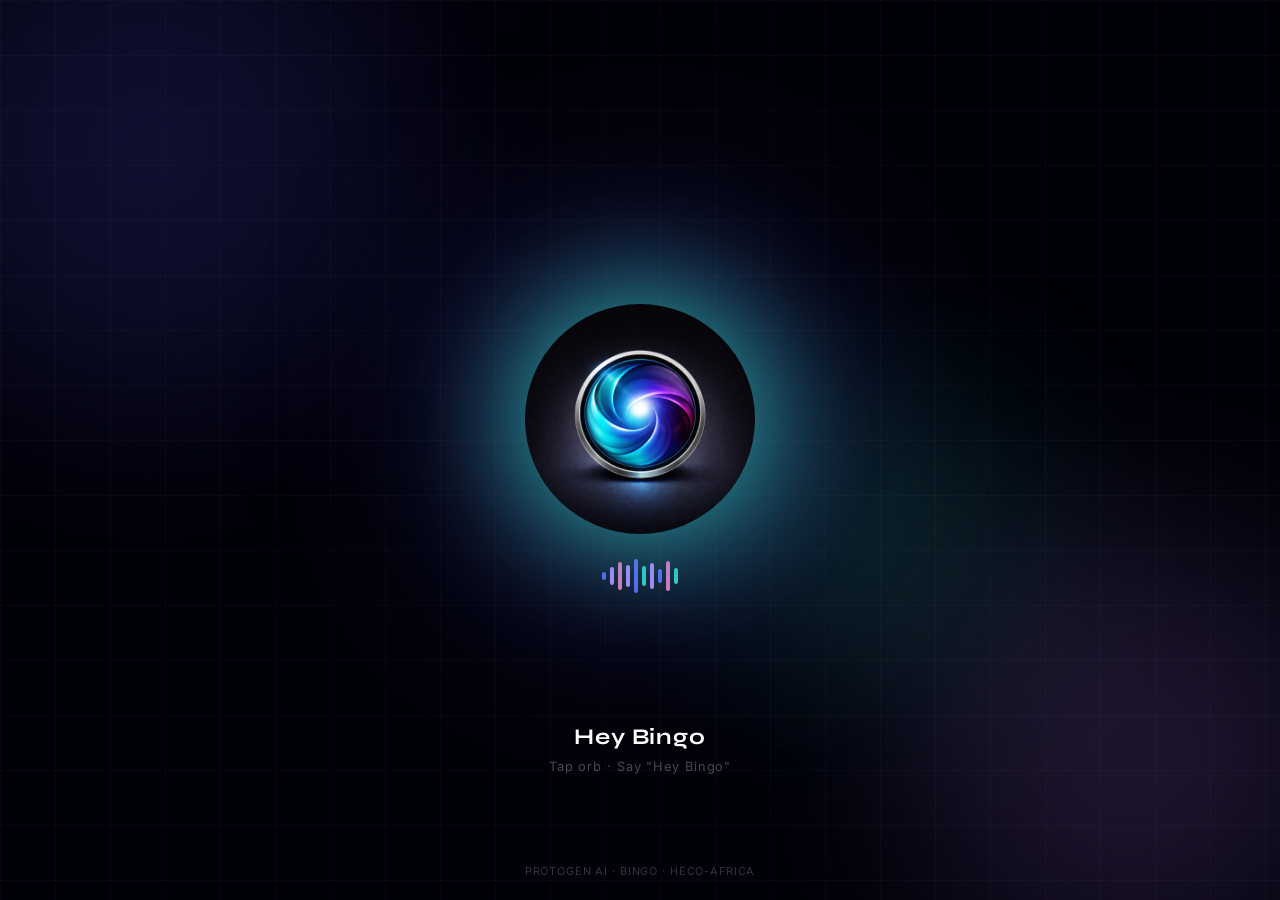
==== commit 7fe02246: "Update splash.html" ====
--- a/splash.html
+++ b/splash.html
@@ -1023,4 +1023,513 @@
             const box = document.getElementById('txBox');
             document.getElementById('txYou').textContent = you || '';
             const rw = document.getElementById('txReplyWrap');
+            if (reply) {
+                document.getElementById('txReply').innerHTML = reply;
+                rw.style.display = '';
+            } else {
+                rw.style.display = 'none';
+            }
+            box.classList.add('on');
+            clearTimeout(box._t);
+            box._t = setTimeout(() => box.classList.remove('on'), 8000);
+        }
+        function hideTx() {
+            document.getElementById('txBox').classList.remove('on');
+        }
+
+        // ═══════════════════════════════════════════════════════════
+        // SPEECH SYNTHESIS — human-like
+        // ═══════════════════════════════════════════════════════════
+        let ttsQueue = [], ttsBusy = false;
+
+        function speakText(text, opts = {}) {
+            if (!window.speechSynthesis) return;
+            const clean = text
+                .replace(/<[^>]+>/g, '')
+                .replace(/[🎵🎤🕐😄❓ℹ️💡🗑️🔇⏮⏭⏹▶⏸🔮🎯⚡★•🌍📐🔢⏰🌤️🎙️👋😂🤣💀🤦🙄]/gu, '')
+                .replace(/\*\*/g, '')
+                .trim();
+            if (!clean) return;
+            ttsQueue.push({ text: clean, ...opts });
+            if (!ttsBusy) drainTTS();
+        }
+
+        function drainTTS() {
+            if (!ttsQueue.length) { ttsBusy = false; return; }
+            ttsBusy = true;
+            const item = ttsQueue.shift();
+            const utt = new SpeechSynthesisUtterance(item.text);
+            const voices = window.speechSynthesis.getVoices();
+            const g = item.forceGender || voiceGender;
+            const lang = item.lang || activeLang;
+
+            utt.rate = 0.87 + Math.random() * 0.1;
+            utt.volume = 0.95;
+            utt.pitch = 1.0;
+
+            if (lang === 'fr-FR') {
+                const v = voices.find(v => /fr[-_]|french/i.test(v.lang + v.name));
+                if (v) { utt.voice = v; utt.lang = 'fr-FR'; }
+            } else if (lang === 'es-ES') {
+                const v = voices.find(v => /es[-_]|spanish/i.test(v.lang + v.name));
+                if (v) { utt.voice = v; utt.lang = 'es-ES'; }
+            } else if (lang === 'zh-CN') {
+                const v = voices.find(v => /zh[-_]|chinese|mandarin/i.test(v.lang + v.name));
+                if (v) { utt.voice = v; utt.lang = 'zh-CN'; }
+            } else {
+                if (g === 'female') {
+                    utt.pitch = 1.12;
+                    const v = voices.find(v =>
+                        /samantha|zira|karen|victoria|moira|tessa|fiona|ava|allison|joanna|kendra|kimberly|salli|nicole|google uk english female/i.test(v.name));
+                    if (v) utt.voice = v;
+                } else if (g === 'male') {
+                    utt.pitch = 0.9;
+                    const v = voices.find(v =>
+                        /daniel|alex|fred|thomas|james|david|mark|oliver|george|google uk english male|matthew|justin/i.test(v.name));
+                    if (v) utt.voice = v;
+                }
+            }
+
+            setLogo('speaking'); waveOn(true);
+
+            utt.onstart = () => {
+                setStatus('Bingo is speaking', '');
+            };
+            utt.onend = () => {
+                ttsBusy = false;
+                if (!ttsQueue.length) {
+                    setLogo('idle'); waveOn(false);
+                    setStatus('Hey Bingo', 'Tap orb · Say "Hey Bingo"');
+                    // Resume wake-word detection after speaking
+                    setTimeout(() => VR.startWake(), 700);
+                }
+                drainTTS();
+            };
+            utt.onerror = () => { ttsBusy = false; drainTTS(); };
+
+            window.speechSynthesis.speak(utt);
+        }
+
+        function stopSpeak() {
+            window.speechSynthesis.cancel();
+            ttsQueue = []; ttsBusy = false;
+            setLogo('idle'); waveOn(false);
+            setStatus('Hey Bingo', 'Tap orb · Say "Hey Bingo"');
+        }
+
+        // Pre-load voices
+        if (window.speechSynthesis) {
+            window.speechSynthesis.getVoices();
+            window.speechSynthesis.onvoiceschanged = () => window.speechSynthesis.getVoices();
+        }
+
+        // ═══════════════════════════════════════════════════════════
+        // AUDIO — simulated playback tones
+        // ═══════════════════════════════════════════════════════════
+        function initAudio() {
+            if (audioCtx) return;
+            audioCtx = new (window.AudioContext || window.webkitAudioContext)();
+            gainNode = audioCtx.createGain();
+            gainNode.gain.value = vol;
+            gainNode.connect(audioCtx.destination);
+        }
+        function tone(freq, dur, type = 'sine') {
+            try {
+                initAudio();
+                const o = audioCtx.createOscillator(), g = audioCtx.createGain();
+                o.connect(g); g.connect(audioCtx.destination);
+                o.type = type; o.frequency.value = freq;
+                g.gain.setValueAtTime(0.055, audioCtx.currentTime);
+                g.gain.exponentialRampToValueAtTime(0.001, audioCtx.currentTime + dur);
+                o.start(); o.stop(audioCtx.currentTime + dur);
+            } catch (e) { }
+        }
+        function startChord() {
+            tone(523, 0.4);
+            setTimeout(() => tone(659, 0.4), 130);
+            setTimeout(() => tone(784, 0.5), 260);
+            setTimeout(() => tone(1047, 0.35), 390);
+        }
+
+        function playSong(idx) {
+            if (idx < 0 || idx >= SONGS.length) return;
+            curSong = idx;
+            const s = SONGS[idx];
+            playing = true; songPos = 0;
+            songDur = 170 + Math.floor(Math.random() * 120);
+            clearInterval(progTmr);
+            progTmr = setInterval(tickSong, 1000);
+            document.getElementById('player').classList.add('on');
+            document.getElementById('pTitle').textContent = s.t;
+            document.getElementById('pArtist').textContent = s.a + ' · ' + s.g;
+            document.getElementById('playBtn').textContent = '⏸';
+            document.getElementById('pTot').textContent = fmt(songDur);
+            startChord();
+        }
+        function tickSong() {
+            if (!playing) return;
+            songPos = Math.min(songPos + 1, songDur);
+            document.getElementById('pfill').style.width = (songPos / songDur * 100) + '%';
+            document.getElementById('pCur').textContent = fmt(songPos);
+            if (songPos >= songDur) nextSong();
+        }
+        function togglePlay() {
+            if (curSong < 0) { playSong(0); return; }
+            playing = !playing;
+            document.getElementById('playBtn').textContent = playing ? '⏸' : '▶';
+            if (playing) progTmr = setInterval(tickSong, 1000);
+            else clearInterval(progTmr);
+        }
+        function nextSong() { clearInterval(progTmr); playSong((curSong + 1) % SONGS.length); }
+        function prevSong() { clearInterval(progTmr); playSong((curSong - 1 + SONGS.length) % SONGS.length); }
+        function stopMusic() {
+            clearInterval(progTmr); playing = false; curSong = -1;
+            document.getElementById('player').classList.remove('on');
+            document.getElementById('pfill').style.width = '0%';
+            document.getElementById('pCur').textContent = '0:00';
+        }
+        function setVol(v) { vol = parseFloat(v); if (gainNode) gainNode.gain.value = vol; }
+        function seekSong(e) {
+            const r = document.getElementById('ptrack').getBoundingClientRect();
+            songPos = Math.floor(((e.clientX - r.left) / r.width) * songDur);
+        }
+        function fmt(s) { return Math.floor(s / 60) + ':' + (s % 60 < 10 ? '0' : '') + (s % 60); }
+        function findSong(q) {
+            const lq = q.toLowerCase();
+            let i = SONGS.findIndex(s => s.t.toLowerCase().includes(lq) || s.a.toLowerCase().includes(lq) || s.g.toLowerCase().includes(lq));
+            return i >= 0 ? i : Math.floor(Math.random() * SONGS.length);
+        }
+
+        // ═══════════════════════════════════════════════════════════
+        // OPEN URL — Siri-style
+        // ═══════════════════════════════════════════════════════════
+        function openURL(url, label) {
+            toast('Opening ' + label + '…');
+            window.open(url, '_blank');
+            return 'Opening ' + label + ' for you right now.';
+        }
+
+        // ═══════════════════════════════════════════════════════════
+        // CLAUDE API
+        // ═══════════════════════════════════════════════════════════
+        let convHistory = [];
+
+        async function askClaude(q, webSearch = false) {
+            const sys = {
+                lutherking: `You are Bingo — the voice of Protogen AI, built by HECO-AFRICA. Martin Lutherking Owino is CEO of Protogen AI and a lead developer at HECO-AFRICA. Davies Ongaki is Co-Founder. Ramsey John Ng'ang'a is Manager. You are a personal voice assistant — like Siri but smarter and warmer. CRITICAL RULES: Speak like a real human, not a robot or text AI. Use contractions, natural rhythm, casual tone. Keep answers SHORT — 1 to 3 sentences max unless you truly need more. Never list things with bullets when speaking; use natural sentences. You can do savage witty roasts when asked. You understand and speak French, Spanish and Mandarin Chinese.`,
+                ramsey: `You are Bingo in Ramsey mode — sharp, confident, edgy, like a cool older sibling. Built by HECO-AFRICA. Martin Lutherking Owino is CEO of Protogen AI. Speak like a real person, short and punchy. Can deliver savage roasts when asked. Also speaks French, Spanish and Mandarin.`
+            };
+            try {
+                const bodyObj = {
+                    model: "claude-sonnet-4-20250514",
+                    max_tokens: 350,
+                    system: sys[personality] || sys.lutherking,
+                    messages: [...convHistory, { role: "user", content: q }]
+                };
+                if (webSearch) {
+                    bodyObj.tools = [{ "type": "web_search_20250305", "name": "web_search" }];
+                }
+                const res = await fetch("https://api.anthropic.com/v1/messages", {
+                    method: "POST",
+                    headers: { "Content-Type": "application/json" },
+                    body: JSON.stringify(bodyObj)
+                });
+                const data = await res.json();
+                let reply = '';
+                if (data.content) data.content.forEach(b => { if (b.type === 'text') reply += b.text; });
+                if (reply.trim()) {
+                    convHistory.push({ role: "user", content: q });
+                    convHistory.push({ role: "assistant", content: reply.trim() });
+                    if (convHistory.length > 24) convHistory = convHistory.slice(-24);
+                    return reply.trim();
+                }
+            } catch (e) { }
+            const fb = [
+                "That's a great question actually. I'm not totally sure right now, but I'm always learning.",
+                "Hmm, I want to give you a proper answer on that. Ask me again and I'll do better.",
+                "Interesting one. I'd need to think about that a bit more honestly."
+            ];
+            return fb[Math.floor(Math.random() * fb.length)];
+        }
+
+        // ═══════════════════════════════════════════════════════════
+        // LOCAL COMMAND ENGINE — instant responses
+        // ═══════════════════════════════════════════════════════════
+        function localCmd(q) {
+            const ql = q.toLowerCase().trim();
+
+            // ── OPEN APPS / SITES ──
+            if (/open youtube|go to youtube/i.test(ql) && !/music|play|song/i.test(ql)) return openURL('https://youtube.com', 'YouTube');
+            if (/open google|go to google/i.test(ql)) return openURL('https://google.com', 'Google');
+            if (/open whatsapp/i.test(ql)) return openURL('https://web.whatsapp.com', 'WhatsApp');
+            if (/open instagram/i.test(ql)) return openURL('https://instagram.com', 'Instagram');
+            if (/open twitter|open x/i.test(ql)) return openURL('https://x.com', 'X');
+            if (/open tiktok/i.test(ql)) return openURL('https://tiktok.com', 'TikTok');
+            if (/open netflix/i.test(ql)) return openURL('https://netflix.com', 'Netflix');
+            if (/open spotify/i.test(ql)) return openURL('https://open.spotify.com', 'Spotify');
+            if (/open maps|google maps|give me directions/i.test(ql)) return openURL('https://maps.google.com', 'Google Maps');
+            if (/open gmail|check (my )?email/i.test(ql)) return openURL('https://mail.google.com', 'Gmail');
+            if (/open facebook/i.test(ql)) return openURL('https://facebook.com', 'Facebook');
+            if (/search (for |the web for )?(.+)/i.test(ql)) {
+                const m = ql.match(/search (?:for |the web for )?(.+)/i);
+                if (m) return openURL('https://google.com/search?q=' + encodeURIComponent(m[1]), 'Google search for: ' + m[1]);
+            }
+
+            // ── LANGUAGE SWITCH ──
+            if (/speak french|switch to french|parle français/i.test(ql)) {
+                activeLang = 'fr-FR';
+                return { text: "D'accord! Je parle maintenant en français. Comment puis-je vous aider?", lang: 'fr-FR' };
+            }
+            if (/speak spanish|switch to spanish|habla español/i.test(ql)) {
+                activeLang = 'es-ES';
+                return { text: "¡Claro! Ahora hablo español. ¿En qué te puedo ayudar?", lang: 'es-ES' };
+            }
+            if (/speak chinese|mandarin|说中文|switch to chinese/i.test(ql)) {
+                activeLang = 'zh-CN';
+                return { text: "好的！我现在用中文说话。有什么我可以帮你的？", lang: 'zh-CN' };
+            }
+            if (/speak english|back to english|switch to english/i.test(ql)) {
+                activeLang = 'en-US';
+                return "Back to English! What do you need?";
+            }
+
+            // ── TIME & DATE ──
+            if (/what.*time|time is it|current time/i.test(ql)) {
+                const n = new Date();
+                return "It's " + n.toLocaleTimeString('en-US', { hour: '2-digit', minute: '2-digit' }) + " on " + n.toLocaleDateString('en-US', { weekday: 'long', month: 'long', day: 'numeric' }) + ".";
+            }
+            if (/what.*date|today.*date|what day/i.test(ql)) {
+                return "Today is " + new Date().toLocaleDateString('en-US', { weekday: 'long', month: 'long', day: 'numeric', year: 'numeric' }) + ".";
+            }
+
+            // ── MUSIC ──
+            if (/^play|play (music|a song|something|some music|me a song)/i.test(ql)) {
+                const sQ = ql.replace(/^play\s*/, '').replace(/(music|songs?|me|some|a|track|something)/g, '').trim();
+                const idx = findSong(sQ);
+                playSong(idx);
+                return "Playing " + SONGS[idx].t + " by " + SONGS[idx].a + ". Enjoy!";
+            }
+            if (/next song|skip (this|the song)?|next track/i.test(ql)) {
+                const n = (curSong + 1) % SONGS.length; playSong(n);
+                return "Skipping to " + SONGS[n].t + ".";
+            }
+            if (/previous|prev song|go back|last song/i.test(ql)) {
+                const n = (curSong - 1 + SONGS.length) % SONGS.length; playSong(n);
+                return "Going back to " + SONGS[n].t + ".";
+            }
+            if (/stop music|stop (the )?song|stop playing music/i.test(ql)) { stopMusic(); return "Music stopped."; }
+            if (/pause/i.test(ql) && !/conversation/i.test(ql)) {
+                togglePlay(); return playing ? "Paused." : "Resumed!";
+            }
+            if (/what.*playing|current song|now playing/i.test(ql)) {
+                if (curSong >= 0) return "That's " + SONGS[curSong].t + " by " + SONGS[curSong].a + ".";
+                return "Nothing's playing right now. Just say play music!";
+            }
+            if (/volume up|louder|turn (it )?up/i.test(ql)) { setVol(Math.min(1, vol + 0.2)); return "Turned it up!"; }
+            if (/volume down|quieter|turn (it )?down/i.test(ql)) { setVol(Math.max(0.1, vol - 0.2)); return "Turned it down."; }
+
+            // ── VOICE GENDER ──
+            if (/female voice|switch.*female|girl.*voice|woman.*voice|use.*female/i.test(ql)) {
+                voiceGender = 'female';
+                return { text: "Okay, I've switched to a female voice. How do I sound?", forceGender: 'female' };
+            }
+            if (/male voice|switch.*male|man.*voice|guy.*voice|use.*male/i.test(ql)) {
+                voiceGender = 'male';
+                return "Switched to a male voice.";
+            }
+            if (/auto voice|default voice/i.test(ql)) {
+                voiceGender = 'auto';
+                return "Voice is back to default.";
+            }
+
+            // ── PERSONALITY ──
+            if (/ramsey mode|switch to ramsey|be ramsey/i.test(ql)) {
+                personality = 'ramsey';
+                return "Ramsey mode activated. I'm not here to sugarcoat things.";
+            }
+            if (/lutherking mode|be lutherking|normal mode/i.test(ql)) {
+                personality = 'lutherking';
+                return "Back to Lutherking mode. Warm and helpful, that's me.";
+            }
+
+            // ── ROASTS ──
+            if (/roast (me|him|her|them|us|my friend)|say something savage|give me a roast|roast someone/i.test(ql)) {
+                const who = (ql.match(/roast (.+)/i) || [])[1] || 'you';
+                const roasts = [
+                    who + ", I've seen more ambition in a sleeping cat.",
+                    who + " asked me to roast them. Brave, considering they've never done anything brave in their life.",
+                    "You know what, " + who + "? Your WiFi password is probably the most complex thing about you.",
+                    who + " is the type to bring a pencil to a knife fight — and trip on the way in.",
+                    "I'd roast you harder, " + who + ", but my mum said I shouldn't burn recycled material.",
+                    who + " called. They want their common sense back. Oh wait — they never had any.",
+                    "Honestly " + who + ", you're not dumb — it just feels that way when you talk.",
+                    "The only thing faster than " + who + "'s excuses is their Wi-Fi password reset frequency."
+                ];
+                return roasts[Math.floor(Math.random() * roasts.length)];
+            }
+
+            // ── JOKES ──
+            if (/joke|make me laugh|funny|entertain me/i.test(ql)) {
+                const jokes = [
+                    "Why don't scientists trust atoms? Because they make up everything.",
+                    "Why do programmers prefer dark mode? Because light attracts bugs.",
+                    "I told my GPS to take me somewhere fun. It took me home. The disrespect.",
+                    "Why did the AI go to therapy? Too many deep learning issues.",
+                    "I asked Siri why I was still single. She opened the front camera. Cold.",
+                    "My phone battery dies faster than my willpower on a Monday morning.",
+                    "Why can't a bicycle stand alone? It's two-tired.",
+                    "I tried to write a joke about procrastination. I'll finish it later.",
+                    "Why was the math book sad? It had too many problems. Same honestly.",
+                    "My phone autocorrects 'I'm fine' to 'send help'. It knows me too well."
+                ];
+                return jokes[Math.floor(Math.random() * jokes.length)];
+            }
+
+            // ── REMINDERS ──
+            if (/remind|reminder/i.test(ql)) {
+                const m = ql.match(/in (\d+)\s*(second|minute|hour)/i);
+                if (m) {
+                    const n = parseInt(m[1]), u = m[2].toLowerCase();
+                    const ms = u.startsWith('sec') ? n * 1000 : u.startsWith('min') ? n * 60000 : n * 3600000;
+                    const thing = ql.replace(/remind (me )?(to )?/i, '').replace(/in \d+ (second|minute|hour)s?/i, '').trim() || 'your thing';
+                    setTimeout(() => {
+                        speakText("Hey! Reminder — time for " + thing + "!");
+                        toast("⏰ Reminder: " + thing);
+                    }, ms);
+                    return "Got it, reminding you in " + n + " " + u + (n > 1 ? 's' : '') + ".";
+                }
+                return "Tell me what to remind you about and when — like, remind me to drink water in 5 minutes.";
+            }
+
+            // ── MATH ──
+            const mm = ql.match(/(?:what is|calculate|compute|what's)\s+([\d\s\+\-\*\/\(\)\.x]+)/i);
+            if (mm) {
+                try {
+                    const r = Function('"use strict";return(' + mm[1].replace(/x/g, '*') + ')')();
+                    return mm[1].trim() + " equals " + (Math.round(r * 10000) / 10000) + ".";
+                } catch (e) { }
+            }
+
+            // ── GREETINGS ──
+            if (/^(hi|hello|hey|good morning|good evening|good afternoon|howdy|sup|yo|what's up)/i.test(ql)) {
+                const h = new Date().getHours();
+                const g = h < 12 ? 'Good morning' : h < 17 ? 'Good afternoon' : 'Good evening';
+                const opts = [
+                    g + "! I'm Bingo. What can I do for you today?",
+                    "Hey! " + g + ". Good to hear from you. What do you need?",
+                    g + "! Always a pleasure. What's on your mind?"
+                ];
+                return opts[Math.floor(Math.random() * opts.length)];
+            }
+
+            // ── ABOUT ──
+            if (/who (made|created|built|developed) you|who are you|your creators|about yourself|introduce yourself/i.test(ql)) {
+                return "I'm Bingo — the voice of Protogen AI. Built by the HECO-AFRICA team. Martin Lutherking Owino is CEO of Protogen AI and a lead developer at HECO-AFRICA. Davies Ongaki is Co-Founder, and Ramsey John Ng'ang'a is the Manager. Pretty solid team honestly.";
+            }
+
+            // ── HELP ──
+            if (/what can you do|help|commands|features|capabilities/i.test(ql)) {
+                return "I can open apps like YouTube, WhatsApp, Instagram. Play music from my 100-song library. Set reminders. Answer questions on anything. Roast people if you dare. Tell jokes. Switch between English, French, Spanish and Mandarin. Oh, and I have a savage mode too. Just talk to me naturally.";
+            }
+
+            // ── CAPITALS ──
+            const capM = ql.match(/capital of ([\w\s]+)/i);
+            if (capM) {
+                const caps = { kenya: 'Nairobi', uganda: 'Kampala', tanzania: 'Dodoma', ethiopia: 'Addis Ababa', nigeria: 'Abuja', ghana: 'Accra', 'south africa': 'Pretoria', egypt: 'Cairo', france: 'Paris', germany: 'Berlin', italy: 'Rome', spain: 'Madrid', uk: 'London', 'united kingdom': 'London', usa: 'Washington D.C.', china: 'Beijing', japan: 'Tokyo', india: 'New Delhi', brazil: 'Brasília', canada: 'Ottawa', australia: 'Canberra', mexico: 'Mexico City', russia: 'Moscow', rwanda: 'Kigali', somalia: 'Mogadishu', morocco: 'Rabat', senegal: 'Dakar', cameroon: 'Yaoundé', zimbabwe: 'Harare' };
+                const c = capM[1].trim().toLowerCase();
+                if (caps[c]) return "The capital of " + capM[1].trim() + " is " + caps[c] + ".";
+            }
+
+            // ── QUICK SCIENCE ──
+            if (/photosynthesis/i.test(ql)) return "Photosynthesis is how plants eat sunshine — they convert sunlight, water, and carbon dioxide into glucose and oxygen. Pretty clever of them honestly.";
+            if (/e=mc|einstein/i.test(ql)) return "Einstein's E equals m c squared means energy and mass are basically the same thing in different forms. A tiny bit of mass can become a huge amount of energy.";
+            if (/quantum computing/i.test(ql)) return "Quantum computers use qubits that can be 0 and 1 at the same time, which makes them insanely powerful for certain problems — like breaking encryption or simulating molecules.";
+            if (/newton|law of gravity/i.test(ql)) return "Newton figured out every object pulls every other object toward it, and the heavier and closer they are, the stronger the pull. That's why you stay on the ground and the moon stays in orbit.";
+            if (/dna|genetics/i.test(ql)) return "DNA is basically life's instruction manual — a double helix molecule that carries the genetic code for building and running every living thing on Earth.";
+
+            // ── STOP SPEAKING ──
+            if (/stop speaking|be quiet|shut up|stop talking|silence/i.test(ql)) {
+                stopSpeak(); return null;
+            }
+
+            // ── CLEAR CONVERSATION ──
+            if (/clear (history|conversation|memory)|forget (what|everything)/i.test(ql)) {
+                convHistory = [];
+                return "Memory cleared. Fresh start!";
+            }
+
+            return null;  // → Claude API
+        }
+
+        // ═══════════════════════════════════════════════════════════
+        // PROCESS INPUT
+        // ═══════════════════════════════════════════════════════════
+        async function processInput(text) {
+            const q = text.trim();
+            if (!q) { VR.startWake(); return; }
+
+            stopSpeak();
+            setLogo('thinking');
+            waveOn(false);
+            setStatus('Thinking...', '');
+            showTx(q, null);
+
+            const local = localCmd(q);
+
+            if (local === null) {
+                // Needs AI — check if web search is needed
+                const needsWeb = /weather|news|latest|breaking|today.*price|score|who won|what happened|current.*price|stock|sports result/i.test(q);
+                if (needsWeb) setStatus('Searching web...', '');
+                const reply = await askClaude(q, needsWeb);
+                const opts = typeof reply === 'object' ? reply : { text: reply };
+                showTx(q, opts.text);
+                speakText(opts.text, { lang: opts.lang, forceGender: opts.forceGender });
+            } else if (local === null || local === undefined) {
+                // stop speaking was called
+                setLogo('idle'); waveOn(false);
+                setStatus('Hey Bingo', 'Tap orb · Say "Hey Bingo"');
+                VR.startWake();
+            } else if (typeof local === 'string') {
+                showTx(q, local);
+                speakText(local, { lang: activeLang });
+            } else if (typeof local === 'object' && local.text) {
+                showTx(q, local.text);
+                speakText(local.text, { lang: local.lang || activeLang, forceGender: local.forceGender });
+            }
+
+            // Wake word restarts after speaking (handled in speakText onend)
+        }
+
+        // ═══════════════════════════════════════════════════════════
+        // TAP HANDLER
+        // ═══════════════════════════════════════════════════════════
+        function onTap() {
+            if (VR.chatActive) {
+                // Already listening — do nothing, let it finish
+                return;
+            }
+            stopSpeak();
+            VR.startChat();
+        }
+
+        // ═══════════════════════════════════════════════════════════
+        // STARTUP
+        // ═══════════════════════════════════════════════════════════
+        window.addEventListener('load', () => {
+            setLogo('idle');
+
+            // Greet after a brief moment
+            const h = new Date().getHours();
+            const g = h < 12 ? 'Good morning' : h < 17 ? 'Good afternoon' : 'Good evening';
+            setTimeout(() => {
+                speakText(g + "! I'm Bingo — Protogen AI. Just tap the orb or say Hey Bingo whenever you need me.");
+            }, 1000);
+
+            // Start wake word after greeting has time to play
+            setTimeout(() => VR.startWake(), 3500);
+        });
+    </script>
+</body>
+
+</html>
            
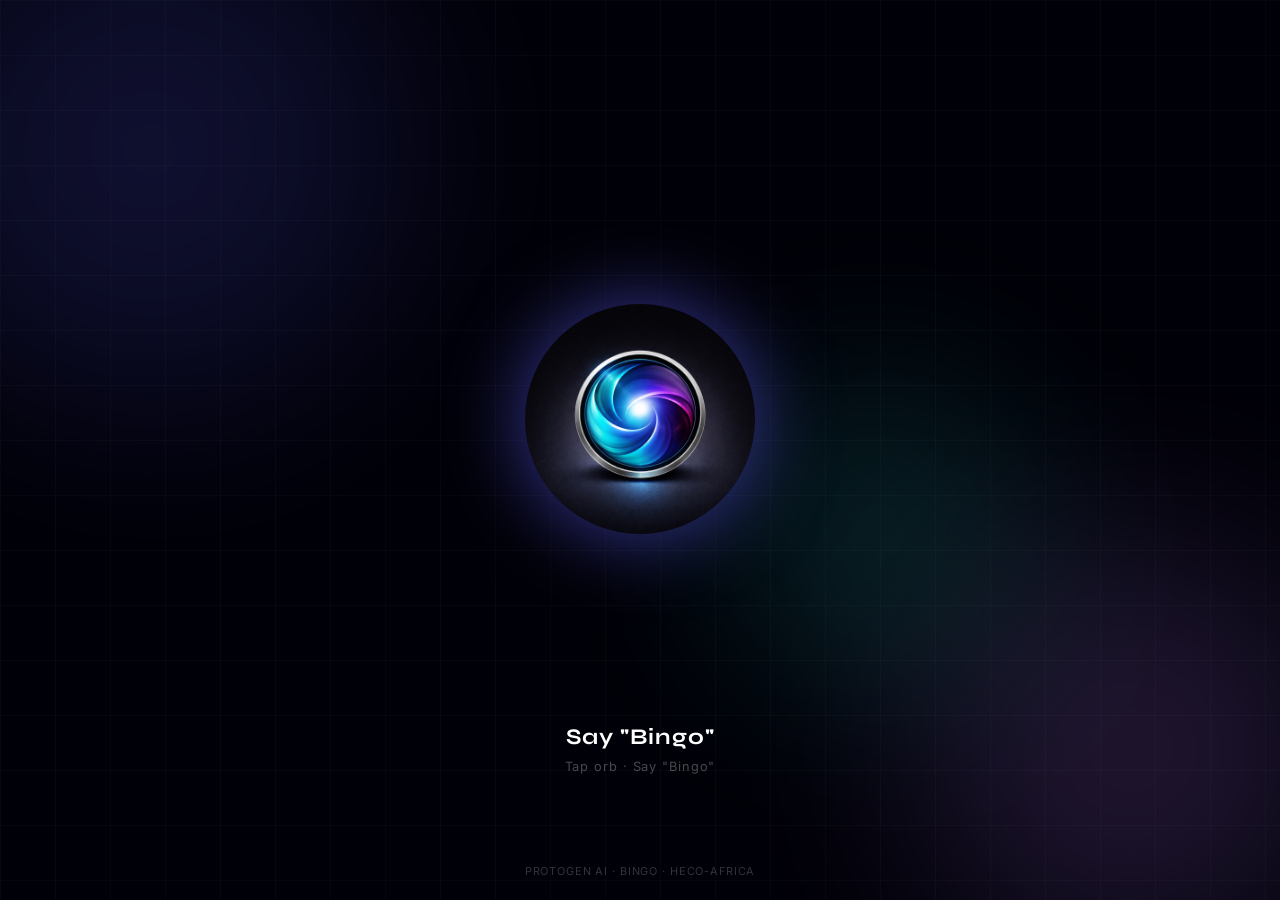
==== commit abbc26b0: "Update splash.html" ====
--- a/splash.html
+++ b/splash.html
@@ -5,661 +5,12 @@
     <meta charset="UTF-8">
     <meta name="viewport" content="width=device-width, initial-scale=1.0, user-scalable=no">
     <title>Protogen AI — Bingo</title>
+    <link rel="stylesheet" href="style.css">
     <link
         href="https://fonts.googleapis.com/css2?family=Inter:wght@300;400;500;600;700&family=Syne:wght@400;700;800&display=swap"
         rel="stylesheet">
     <style>
-        * {
-            margin: 0;
-            padding: 0;
-            box-sizing: border-box;
-            -webkit-tap-highlight-color: transparent;
-        }
 
-        :root {
-            --bg: #000008;
-            --text: #fff;
-            --muted: rgba(255, 255, 255, 0.5);
-            --dim: rgba(255, 255, 255, 0.28);
-            --accent: #5b5ef4;
-            --accent2: #c084fc;
-            --pink: #f472b6;
-            --teal: #2dd4bf;
-            --glass: rgba(255, 255, 255, 0.07);
-            --border: rgba(255, 255, 255, 0.11);
-            --glow: rgba(91, 94, 244, 0.55);
-        }
-
-        html,
-        body {
-            height: 100%;
-            overflow: hidden;
-            background: var(--bg);
-            color: var(--text);
-            font-family: Inter, system-ui, sans-serif;
-            user-select: none;
-        }
-
-        /* ── ANIMATED BACKGROUND ── */
-        #bg {
-            position: fixed;
-            inset: 0;
-            z-index: 0;
-            pointer-events: none;
-            overflow: hidden;
-        }
-
-        .orb {
-            position: absolute;
-            border-radius: 50%;
-            filter: blur(90px);
-            opacity: 0.22;
-        }
-
-        .orb1 {
-            width: 600px;
-            height: 600px;
-            background: radial-gradient(#5b5ef4, transparent);
-            top: -150px;
-            left: -150px;
-            animation: o1 22s ease-in-out infinite;
-        }
-
-        .orb2 {
-            width: 500px;
-            height: 500px;
-            background: radial-gradient(#c084fc, transparent);
-            bottom: -100px;
-            right: -100px;
-            animation: o2 28s ease-in-out infinite;
-        }
-
-        .orb3 {
-            width: 350px;
-            height: 350px;
-            background: radial-gradient(#2dd4bf, transparent);
-            top: 40%;
-            left: 55%;
-            animation: o3 18s ease-in-out infinite;
-        }
-
-        .grid {
-            position: absolute;
-            inset: 0;
-            background-image: linear-gradient(rgba(255, 255, 255, 0.022) 1px, transparent 1px),
-                linear-gradient(90deg, rgba(255, 255, 255, 0.022) 1px, transparent 1px);
-            background-size: 55px 55px;
-        }
-
-        @keyframes o1 {
-
-            0%,
-            100% {
-                transform: translate(0, 0)
-            }
-
-            50% {
-                transform: translate(60px, 80px)
-            }
-        }
-
-        @keyframes o2 {
-
-            0%,
-            100% {
-                transform: translate(0, 0)
-            }
-
-            50% {
-                transform: translate(-60px, -50px)
-            }
-        }
-
-        @keyframes o3 {
-
-            0%,
-            100% {
-                transform: translate(0, 0)
-            }
-
-            50% {
-                transform: translate(-40px, 60px)
-            }
-        }
-
-        /* ── LOGO / ORB ── */
-        #screen {
-            position: fixed;
-            inset: 0;
-            z-index: 10;
-            display: flex;
-            flex-direction: column;
-            align-items: center;
-            justify-content: center;
-        }
-
-        .logo-outer {
-            position: relative;
-            cursor: pointer;
-            display: flex;
-            align-items: center;
-            justify-content: center;
-        }
-
-        .logo-outer:active {
-            transform: scale(0.96);
-        }
-
-        .logo-img {
-            width: clamp(150px, 36vw, 230px);
-            height: clamp(150px, 36vw, 230px);
-            border-radius: 50%;
-            object-fit: cover;
-            display: block;
-            filter: drop-shadow(0 0 40px rgba(91, 94, 244, 0.6));
-            transition: filter 0.5s ease;
-            position: relative;
-            z-index: 2;
-        }
-
-        .logo-outer.idle .logo-img {
-            animation: idleFloat 4s ease-in-out infinite;
-        }
-
-        .logo-outer.listening .logo-img {
-            filter: drop-shadow(0 0 70px rgba(192, 132, 252, 1)) drop-shadow(0 0 140px rgba(91, 94, 244, 0.7));
-            animation: listenPulse 0.9s ease-in-out infinite;
-        }
-
-        .logo-outer.speaking .logo-img {
-            filter: drop-shadow(0 0 60px rgba(45, 212, 191, 0.9)) drop-shadow(0 0 110px rgba(91, 94, 244, 0.6));
-            animation: speakBob 0.55s ease-in-out infinite;
-        }
-
-        .logo-outer.thinking .logo-img {
-            filter: drop-shadow(0 0 50px rgba(244, 114, 182, 0.8)) drop-shadow(0 0 100px rgba(91, 94, 244, 0.5));
-            animation: thinkSpin 1.8s linear infinite;
-        }
-
-        @keyframes idleFloat {
-
-            0%,
-            100% {
-                transform: translateY(0)
-            }
-
-            50% {
-                transform: translateY(-12px)
-            }
-        }
-
-        @keyframes listenPulse {
-
-            0%,
-            100% {
-                transform: scale(1)
-            }
-
-            50% {
-                transform: scale(1.07)
-            }
-        }
-
-        @keyframes speakBob {
-
-            0%,
-            100% {
-                transform: scale(1) translateY(0)
-            }
-
-            30% {
-                transform: scale(1.04) translateY(-4px)
-            }
-
-            70% {
-                transform: scale(0.97) translateY(2px)
-            }
-        }
-
-        @keyframes thinkSpin {
-
-            0%,
-            100% {
-                transform: rotate(-2deg) scale(1)
-            }
-
-            50% {
-                transform: rotate(2deg) scale(1.03)
-            }
-        }
-
-        /* Pulse rings */
-        .ring {
-            position: absolute;
-            border-radius: 50%;
-            pointer-events: none;
-            z-index: 1;
-        }
-
-        .ring1 {
-            border: 1.5px solid rgba(91, 94, 244, 0.35);
-            animation: ring1a 3.5s ease-out infinite;
-        }
-
-        .ring2 {
-            border: 1px solid rgba(192, 132, 252, 0.2);
-            animation: ring1a 3.5s ease-out infinite 1.15s;
-        }
-
-        .ring3 {
-            border: 1px solid rgba(45, 212, 191, 0.15);
-            animation: ring1a 3.5s ease-out infinite 2.3s;
-        }
-
-        @keyframes ring1a {
-            0% {
-                width: clamp(150px, 36vw, 230px);
-                height: clamp(150px, 36vw, 230px);
-                opacity: 0.7;
-            }
-
-            100% {
-                width: calc(clamp(150px, 36vw, 230px) + 90px);
-                height: calc(clamp(150px, 36vw, 230px) + 90px);
-                opacity: 0;
-            }
-        }
-
-        /* ── WAVE BARS ── */
-        #waveWrap {
-            display: flex;
-            gap: 4px;
-            align-items: center;
-            justify-content: center;
-            height: 40px;
-            margin-top: 22px;
-            opacity: 0;
-            transition: opacity 0.35s;
-        }
-
-        #waveWrap.on {
-            opacity: 1;
-        }
-
-        .wb {
-            width: 4px;
-            border-radius: 3px;
-            animation: wbA 0.7s ease-in-out infinite;
-        }
-
-        .wb:nth-child(1) {
-            height: 8px;
-            background: var(--accent);
-            animation-delay: 0s;
-        }
-
-        .wb:nth-child(2) {
-            height: 18px;
-            background: var(--accent2);
-            animation-delay: .08s;
-        }
-
-        .wb:nth-child(3) {
-            height: 28px;
-            background: var(--pink);
-            animation-delay: .16s;
-        }
-
-        .wb:nth-child(4) {
-            height: 22px;
-            background: var(--accent2);
-            animation-delay: .12s;
-        }
-
-        .wb:nth-child(5) {
-            height: 34px;
-            background: var(--accent);
-            animation-delay: .04s;
-        }
-
-        .wb:nth-child(6) {
-            height: 20px;
-            background: var(--teal);
-            animation-delay: .20s;
-        }
-
-        .wb:nth-child(7) {
-            height: 26px;
-            background: var(--accent2);
-            animation-delay: .10s;
-        }
-
-        .wb:nth-child(8) {
-            height: 14px;
-            background: var(--accent);
-            animation-delay: .18s;
-        }
-
-        .wb:nth-child(9) {
-            height: 30px;
-            background: var(--pink);
-            animation-delay: .06s;
-        }
-
-        .wb:nth-child(10) {
-            height: 16px;
-            background: var(--teal);
-            animation-delay: .14s;
-        }
-
-        @keyframes wbA {
-
-            0%,
-            100% {
-                transform: scaleY(0.35)
-            }
-
-            50% {
-                transform: scaleY(2.2)
-            }
-        }
-
-        /* ── STATUS TEXT ── */
-        #statusWrap {
-            position: fixed;
-            bottom: 14vh;
-            left: 50%;
-            transform: translateX(-50%);
-            text-align: center;
-            z-index: 11;
-            pointer-events: none;
-            min-width: 200px;
-        }
-
-        #statusMain {
-            font-family: Syne, sans-serif;
-            font-size: clamp(1rem, 4.5vw, 1.4rem);
-            font-weight: 700;
-            letter-spacing: 0.04em;
-            color: #fff;
-            min-height: 1.4em;
-            transition: all 0.3s;
-        }
-
-        #statusSub {
-            font-size: clamp(0.65rem, 2.5vw, 0.8rem);
-            color: var(--dim);
-            margin-top: 5px;
-            letter-spacing: 0.07em;
-        }
-
-        /* ── TRANSCRIPT BUBBLE ── */
-        #txBox {
-            position: fixed;
-            top: 7vh;
-            left: 50%;
-            transform: translateX(-50%);
-            max-width: 88vw;
-            width: max-content;
-            max-width: min(88vw, 520px);
-            background: rgba(10, 10, 22, 0.88);
-            border: 1px solid var(--border);
-            border-radius: 20px;
-            padding: 14px 22px;
-            font-size: clamp(0.82rem, 2.8vw, 0.95rem);
-            line-height: 1.7;
-            color: rgba(255, 255, 255, 0.82);
-            font-weight: 300;
-            z-index: 11;
-            pointer-events: none;
-            backdrop-filter: blur(20px);
-            opacity: 0;
-            transition: opacity 0.4s;
-            max-height: 35vh;
-            overflow-y: auto;
-        }
-
-        #txBox.on {
-            opacity: 1;
-        }
-
-        #txBox .label {
-            font-size: 0.7rem;
-            font-weight: 700;
-            letter-spacing: 0.1em;
-            text-transform: uppercase;
-            color: var(--accent2);
-            margin-bottom: 4px;
-        }
-
-        #txBox .bingo-reply {
-            margin-top: 10px;
-            padding-top: 10px;
-            border-top: 1px solid var(--border);
-        }
-
-        #txBox .bingo-label {
-            color: var(--teal);
-        }
-
-        /* ── WAKE FLASH ── */
-        #wakeFlash {
-            position: fixed;
-            inset: 0;
-            z-index: 50;
-            pointer-events: none;
-            opacity: 0;
-            transition: opacity 0.25s;
-            background: radial-gradient(circle at center, rgba(91, 94, 244, 0.18) 0%, transparent 65%);
-            display: flex;
-            align-items: center;
-            justify-content: center;
-            font-family: Syne, sans-serif;
-            font-size: 1.4rem;
-            font-weight: 800;
-            color: var(--accent2);
-            letter-spacing: 0.08em;
-        }
-
-        #wakeFlash.on {
-            opacity: 1;
-        }
-
-        /* ── TOAST ── */
-        #toast {
-            position: fixed;
-            bottom: 5vh;
-            left: 50%;
-            transform: translateX(-50%) translateY(20px);
-            background: rgba(20, 20, 35, 0.95);
-            border: 1px solid var(--border);
-            border-radius: 24px;
-            padding: 10px 22px;
-            font-size: 0.82rem;
-            color: var(--dim);
-            z-index: 60;
-            opacity: 0;
-            transition: all 0.35s;
-            pointer-events: none;
-            backdrop-filter: blur(20px);
-            white-space: nowrap;
-        }
-
-        #toast.on {
-            opacity: 1;
-            transform: translateX(-50%) translateY(0);
-        }
-
-        /* ── MUSIC MINI PLAYER ── */
-        #player {
-            position: fixed;
-            top: 0;
-            left: 0;
-            right: 0;
-            background: rgba(8, 8, 20, 0.96);
-            border-bottom: 1px solid var(--border);
-            padding: 10px 18px;
-            z-index: 20;
-            transform: translateY(-100%);
-            transition: transform 0.4s cubic-bezier(0.4, 0, 0.2, 1);
-            backdrop-filter: blur(30px);
-        }
-
-        #player.on {
-            transform: translateY(0);
-        }
-
-        .pi {
-            display: flex;
-            align-items: center;
-            gap: 14px;
-            flex-wrap: nowrap;
-        }
-
-        .part {
-            width: 42px;
-            height: 42px;
-            min-width: 42px;
-            border-radius: 10px;
-            background: linear-gradient(135deg, var(--accent), var(--accent2));
-            display: flex;
-            align-items: center;
-            justify-content: center;
-            font-size: 1.1rem;
-            animation: partSpin 2s linear infinite;
-            animation-play-state: paused;
-        }
-
-        #player.on .part {
-            animation-play-state: running;
-        }
-
-        @keyframes partSpin {
-            to {
-                filter: hue-rotate(360deg)
-            }
-        }
-
-        .pinfo {
-            flex: 1;
-            min-width: 0;
-        }
-
-        .ptitle {
-            font-size: 0.85rem;
-            font-weight: 600;
-            white-space: nowrap;
-            overflow: hidden;
-            text-overflow: ellipsis;
-        }
-
-        .partist {
-            font-size: 0.7rem;
-            color: var(--muted);
-            margin-top: 1px;
-        }
-
-        .pctrl {
-            display: flex;
-            gap: 6px;
-            align-items: center;
-            flex-shrink: 0;
-        }
-
-        .pb {
-            width: 32px;
-            height: 32px;
-            border-radius: 50%;
-            border: 1px solid var(--border);
-            background: var(--glass);
-            color: #fff;
-            cursor: pointer;
-            display: flex;
-            align-items: center;
-            justify-content: center;
-            font-size: 0.85rem;
-            transition: all 0.2s;
-        }
-
-        .pb:hover {
-            border-color: var(--accent);
-            background: rgba(91, 94, 244, 0.25);
-        }
-
-        .pb.big {
-            width: 40px;
-            height: 40px;
-            font-size: 1rem;
-            background: linear-gradient(135deg, var(--accent), var(--accent2));
-            border: none;
-        }
-
-        .pprog {
-            flex: 1;
-            display: flex;
-            align-items: center;
-            gap: 8px;
-            min-width: 80px;
-        }
-
-        .ptrack {
-            flex: 1;
-            height: 3px;
-            background: rgba(255, 255, 255, 0.1);
-            border-radius: 2px;
-            cursor: pointer;
-        }
-
-        .pfill {
-            height: 100%;
-            background: linear-gradient(90deg, var(--accent), var(--accent2));
-            border-radius: 2px;
-            width: 0%;
-            transition: width 0.8s linear;
-        }
-
-        .ptime {
-            font-size: 0.68rem;
-            color: var(--muted);
-            white-space: nowrap;
-        }
-
-        .pvol {
-            display: flex;
-            align-items: center;
-            gap: 6px;
-        }
-
-        .pvol input {
-            width: 65px;
-            accent-color: var(--accent);
-            cursor: pointer;
-            height: 3px;
-        }
-
-        /* ── HINT ── */
-        #hint {
-            position: fixed;
-            bottom: 2.5vh;
-            left: 50%;
-            transform: translateX(-50%);
-            font-size: 0.68rem;
-            color: rgba(255, 255, 255, 0.2);
-            letter-spacing: 0.08em;
-            z-index: 11;
-            pointer-events: none;
-            white-space: nowrap;
-        }
-
-        @media(max-width:480px) {
-            .pvol {
-                display: none;
-            }
-
-            .pprog {
-                min-width: 60px;
-            }
-        }
     </style>
 </head>
 
@@ -747,789 +98,8 @@
 
     <!-- HINT -->
     <div id="hint">PROTOGEN AI · BINGO · HECO-AFRICA</div>
-
-    <script>
-        // ═══════════════════════════════════════════════════════════
-        // SONGS — 100 TRACKS
-        // ═══════════════════════════════════════════════════════════
-        const SONGS = [
-            { t: "Blinding Lights", a: "The Weeknd", g: "Pop" },
-            { t: "Shape of You", a: "Ed Sheeran", g: "Pop" },
-            { t: "Bohemian Rhapsody", a: "Queen", g: "Rock" },
-            { t: "Uptown Funk", a: "Mark Ronson ft. Bruno Mars", g: "Pop" },
-            { t: "Thinking Out Loud", a: "Ed Sheeran", g: "Pop" },
-            { t: "Stay With Me", a: "Sam Smith", g: "Soul" },
-            { t: "Rolling in the Deep", a: "Adele", g: "Soul" },
-            { t: "Someone Like You", a: "Adele", g: "Soul" },
-            { t: "Perfect", a: "Ed Sheeran", g: "Pop" },
-            { t: "Levitating", a: "Dua Lipa", g: "Pop" },
-            { t: "Dance Monkey", a: "Tones and I", g: "Pop" },
-            { t: "Watermelon Sugar", a: "Harry Styles", g: "Pop" },
-            { t: "Drivers License", a: "Olivia Rodrigo", g: "Pop" },
-            { t: "Peaches", a: "Justin Bieber", g: "Pop" },
-            { t: "Montero", a: "Lil Nas X", g: "Rap" },
-            { t: "Good 4 U", a: "Olivia Rodrigo", g: "Pop Rock" },
-            { t: "Bad Guy", a: "Billie Eilish", g: "Electropop" },
-            { t: "Old Town Road", a: "Lil Nas X", g: "Country Rap" },
-            { t: "Dynamite", a: "BTS", g: "K-Pop" },
-            { t: "Butter", a: "BTS", g: "K-Pop" },
-            { t: "As It Was", a: "Harry Styles", g: "Pop" },
-            { t: "Easy On Me", a: "Adele", g: "Soul" },
-            { t: "Stay", a: "The Kid LAROI & Justin Bieber", g: "Pop" },
-            { t: "Industry Baby", a: "Lil Nas X & Jack Harlow", g: "Rap" },
-            { t: "Heat Waves", a: "Glass Animals", g: "Indie" },
-            { t: "Shivers", a: "Ed Sheeran", g: "Pop" },
-            { t: "Love Story", a: "Taylor Swift", g: "Country Pop" },
-            { t: "Anti-Hero", a: "Taylor Swift", g: "Pop" },
-            { t: "Shake It Off", a: "Taylor Swift", g: "Pop" },
-            { t: "Blank Space", a: "Taylor Swift", g: "Pop" },
-            { t: "Flowers", a: "Miley Cyrus", g: "Pop" },
-            { t: "Unholy", a: "Sam Smith & Kim Petras", g: "Pop" },
-            { t: "Creepin", a: "Metro Boomin & The Weeknd", g: "R&B" },
-            { t: "Calm Down", a: "Rema & Selena Gomez", g: "Afrobeats" },
-            { t: "Essence", a: "Wizkid ft. Tems", g: "Afrobeats" },
-            { t: "Peru", a: "Fireboy DML & Ed Sheeran", g: "Afropop" },
-            { t: "Sungba", a: "Asake", g: "Afrobeats" },
-            { t: "Rush", a: "Ayra Starr", g: "Afropop" },
-            { t: "Mnike", a: "Tyler ICU & Tumelo.za", g: "Amapiano" },
-            { t: "Sere", a: "Omah Lay", g: "Afropop" },
-            { t: "Overloading", a: "Burna Boy", g: "Afrobeats" },
-            { t: "Last Last", a: "Burna Boy", g: "Afrobeats" },
-            { t: "Ye", a: "Burna Boy", g: "Afrobeats" },
-            { t: "Love Nwantiti", a: "CKay", g: "Afropop" },
-            { t: "Electricity", a: "Davido", g: "Afrobeats" },
-            { t: "FEM", a: "Davido", g: "Afrobeats" },
-            { t: "Soro Soke", a: "Olamide", g: "Afropop" },
-            { t: "Finesse", a: "Pheelz & BNXN", g: "Afropop" },
-            { t: "Jericho", a: "Rema", g: "Afrobeats" },
-            { t: "Bounce", a: "Rema", g: "Afrobeats" },
-            { t: "Midnight", a: "Tiwa Savage", g: "Afropop" },
-            { t: "Makeba", a: "Jain", g: "World" },
-            { t: "Jerusalema", a: "Master KG ft. Nomcebo", g: "Gospel Afro" },
-            { t: "Bambelela", a: "Various Artists", g: "Gospel" },
-            { t: "Unavailable", a: "Davido ft. Musa Keys", g: "Amapiano" },
-            { t: "Love Language", a: "Ludmilla", g: "Funk" },
-            { t: "As Long As You Love Me", a: "Backstreet Boys", g: "Pop" },
-            { t: "I Want It That Way", a: "Backstreet Boys", g: "Pop" },
-            { t: "Billie Jean", a: "Michael Jackson", g: "Pop" },
-            { t: "Thriller", a: "Michael Jackson", g: "Pop" },
-            { t: "Beat It", a: "Michael Jackson", g: "Pop" },
-            { t: "PYT", a: "Michael Jackson", g: "Pop" },
-            { t: "Smooth Criminal", a: "Michael Jackson", g: "Pop" },
-            { t: "Superstition", a: "Stevie Wonder", g: "Soul" },
-            { t: "Isn't She Lovely", a: "Stevie Wonder", g: "Soul" },
-            { t: "Higher Ground", a: "Stevie Wonder", g: "Soul" },
-            { t: "I Will Always Love You", a: "Whitney Houston", g: "R&B" },
-            { t: "Greatest Love of All", a: "Whitney Houston", g: "R&B" },
-            { t: "One Moment in Time", a: "Whitney Houston", g: "Pop" },
-            { t: "My Heart Will Go On", a: "Celine Dion", g: "Pop" },
-            { t: "The Power of Love", a: "Celine Dion", g: "Pop" },
-            { t: "Killing Me Softly", a: "Fugees", g: "Hip-Hop" },
-            { t: "Ready or Not", a: "Fugees", g: "Hip-Hop" },
-            { t: "No Scrubs", a: "TLC", g: "R&B" },
-            { t: "Waterfalls", a: "TLC", g: "R&B" },
-            { t: "Creep", a: "TLC", g: "R&B" },
-            { t: "Lose Yourself", a: "Eminem", g: "Rap" },
-            { t: "Stan", a: "Eminem", g: "Rap" },
-            { t: "Without Me", a: "Eminem", g: "Rap" },
-            { t: "In Da Club", a: "50 Cent", g: "Rap" },
-            { t: "Gold Digger", a: "Kanye West", g: "Hip-Hop" },
-            { t: "HUMBLE.", a: "Kendrick Lamar", g: "Hip-Hop" },
-            { t: "DNA.", a: "Kendrick Lamar", g: "Hip-Hop" },
-            { t: "God's Plan", a: "Drake", g: "Hip-Hop" },
-            { t: "One Dance", a: "Drake", g: "Dancehall" },
-            { t: "Hotline Bling", a: "Drake", g: "R&B" },
-            { t: "XO Tour Llif3", a: "Lil Uzi Vert", g: "Emo Rap" },
-            { t: "Rockstar", a: "Post Malone ft. 21 Savage", g: "Rap" },
-            { t: "Sunflower", a: "Post Malone & Swae Lee", g: "Pop" },
-            { t: "Circles", a: "Post Malone", g: "Pop" },
-            { t: "Savage Love", a: "Jawsh 685 & Jason Derulo", g: "Pop" },
-            { t: "Take You Dancing", a: "Jason Derulo", g: "Pop" },
-            { t: "Mood", a: "24kGoldn ft. iann dior", g: "Pop Rap" },
-            { t: "Therefore I Am", a: "Billie Eilish", g: "Pop" },
-            { t: "Happier Than Ever", a: "Billie Eilish", g: "Pop" },
-            { t: "positions", a: "Ariana Grande", g: "R&B" },
-            { t: "7 rings", a: "Ariana Grande", g: "Pop" },
-            { t: "Thank U Next", a: "Ariana Grande", g: "Pop" },
-            { t: "Rain On Me", a: "Lady Gaga & Ariana Grande", g: "Dance Pop" },
-            { t: "Shallow", a: "Lady Gaga & Bradley Cooper", g: "Pop Rock" }
-        ];
-
-        // ═══════════════════════════════════════════════════════════
-        // STATE
-        // ═══════════════════════════════════════════════════════════
-        let voiceGender = 'auto';
-        let personality = 'lutherking';
-        let activeLang = 'en-US';
-
-        // Music
-        let curSong = -1, playing = false, songPos = 0, songDur = 220, progTmr = null, vol = 0.8;
-        let audioCtx = null, gainNode = null;
-
-        // Recognition — ONE controller object, no race conditions
-        const VR = {
-            wake: null,       // continuous wake-word recogniser
-            chat: null,       // single-shot command recogniser
-            chatActive: false,
-            wakeActive: false,
-            finalText: '',
-
-            // Stop everything cleanly before doing anything else
-            stopAll() {
-                try { if (this.wake) { this.wake.abort(); this.wake = null; } } catch (e) { }
-                try { if (this.chat) { this.chat.abort(); this.chat = null; } } catch (e) { }
-                this.chatActive = false;
-                this.wakeActive = false;
-            },
-
-            startWake() {
-                if (this.chatActive) return;          // don't wake if already taking input
-                if (this.wakeActive) return;          // already running
-                if (!window.SpeechRecognition && !window.webkitSpeechRecognition) return;
-
-                this.stopAll();
-                const SR = window.SpeechRecognition || window.webkitSpeechRecognition;
-                this.wake = new SR();
-                this.wake.continuous = true;
-                this.wake.interimResults = true;
-                this.wake.lang = 'en-US';
-                this.wakeActive = true;
-
-                this.wake.onresult = (e) => {
-                    let txt = '';
-                    for (let i = e.resultIndex; i < e.results.length; i++)
-                        txt += e.results[i][0].transcript.toLowerCase();
-
-                    if (/(hey bingo|bingo|hey protogen|protogen)/.test(txt)) {
-                        this.stopAll();
-                        flashWake();
-                        setLogo('listening');
-                        setStatus('Hey! Listening...', '');
-                        waveOn(true);
-                        setTimeout(() => this.startChat(), 350);
-                    }
-                };
-                this.wake.onerror = (e) => {
-                    this.wakeActive = false;
-                    // aborted / no-speech are harmless — just restart
-                    if (e.error === 'aborted' || e.error === 'no-speech') {
-                        setTimeout(() => this.startWake(), 1500);
-                    }
-                };
-                this.wake.onend = () => {
-                    this.wakeActive = false;
-                    if (!this.chatActive) {
-                        setTimeout(() => this.startWake(), 1200);
-                    }
-                };
-
-                try { this.wake.start(); }
-                catch (e) { this.wakeActive = false; setTimeout(() => this.startWake(), 2000); }
-            },
-
-            startChat() {
-                if (this.chatActive) return;
-                this.stopAll();
-
-                if (!window.SpeechRecognition && !window.webkitSpeechRecognition) {
-                    speakText("Sorry, voice input needs Chrome or Edge."); return;
-                }
-                const SR = window.SpeechRecognition || window.webkitSpeechRecognition;
-                this.chat = new SR();
-                this.chat.continuous = false;
-                this.chat.interimResults = true;
-                this.chat.lang = activeLang === 'fr-FR' ? 'fr-FR'
-                    : activeLang === 'es-ES' ? 'es-ES'
-                        : activeLang === 'zh-CN' ? 'zh-CN'
-                            : 'en-US';
-                this.chatActive = true;
-                this.finalText = '';
-
-                setLogo('listening');
-                waveOn(true);
-                setStatus('Listening...', 'Speak now');
-
-                this.chat.onresult = (e) => {
-                    let interim = '', fin = '';
-                    for (let i = e.resultIndex; i < e.results.length; i++) {
-                        if (e.results[i].isFinal) fin += e.results[i][0].transcript;
-                        else interim += e.results[i][0].transcript;
-                    }
-                    const shown = fin || interim;
-                    if (shown) setStatus(shown, '');
-                    if (fin) this.finalText = fin.trim();
-                };
-
-                this.chat.onerror = (e) => {
-                    // Only show a visible error if it's something real
-                    if (e.error !== 'no-speech' && e.error !== 'aborted') {
-                        toast('Mic error: ' + e.error);
-                    }
-                    this.chatActive = false;
-                };
-
-                this.chat.onend = () => {
-                    this.chatActive = false;
-                    this.chat = null;
-                    if (this.finalText) {
-                        processInput(this.finalText);
-                        this.finalText = '';
-                    } else {
-                        // Nothing heard — back to idle
-                        setLogo('idle');
-                        waveOn(false);
-                        setStatus('Hey Bingo', 'Tap orb · Say "Hey Bingo"');
-                        // Resume wake word after a short pause
-                        setTimeout(() => this.startWake(), 600);
-                    }
-                };
-
-                try { this.chat.start(); }
-                catch (e) {
-                    this.chatActive = false;
-                    toast('Could not start mic. Tap orb to try again.');
-                    setTimeout(() => this.startWake(), 1000);
-                }
-            }
-        };
-
-        // ═══════════════════════════════════════════════════════════
-        // UI HELPERS
-        // ═══════════════════════════════════════════════════════════
-        function setStatus(main, sub) {
-            document.getElementById('statusMain').textContent = main;
-            if (sub !== undefined) document.getElementById('statusSub').textContent = sub;
-        }
-        function waveOn(on) {
-            document.getElementById('waveWrap').classList.toggle('on', on);
-        }
-        function setLogo(state) {   // idle | listening | speaking | thinking
-            const el = document.getElementById('logoOuter');
-            el.className = 'logo-outer ' + (state || 'idle');
-        }
-        function flashWake() {
-            const el = document.getElementById('wakeFlash');
-            el.classList.add('on');
-            setTimeout(() => el.classList.remove('on'), 900);
-        }
-        function toast(msg, dur = 2800) {
-            const el = document.getElementById('toast');
-            el.textContent = msg;
-            el.classList.add('on');
-            clearTimeout(el._t);
-            el._t = setTimeout(() => el.classList.remove('on'), dur);
-        }
-        function showTx(you, reply) {
-            const box = document.getElementById('txBox');
-            document.getElementById('txYou').textContent = you || '';
-            const rw = document.getElementById('txReplyWrap');
-            if (reply) {
-                document.getElementById('txReply').innerHTML = reply;
-                rw.style.display = '';
-            } else {
-                rw.style.display = 'none';
-            }
-            box.classList.add('on');
-            clearTimeout(box._t);
-            box._t = setTimeout(() => box.classList.remove('on'), 8000);
-        }
-        function hideTx() {
-            document.getElementById('txBox').classList.remove('on');
-        }
-
-        // ═══════════════════════════════════════════════════════════
-        // SPEECH SYNTHESIS — human-like
-        // ═══════════════════════════════════════════════════════════
-        let ttsQueue = [], ttsBusy = false;
-
-        function speakText(text, opts = {}) {
-            if (!window.speechSynthesis) return;
-            const clean = text
-                .replace(/<[^>]+>/g, '')
-                .replace(/[🎵🎤🕐😄❓ℹ️💡🗑️🔇⏮⏭⏹▶⏸🔮🎯⚡★•🌍📐🔢⏰🌤️🎙️👋😂🤣💀🤦🙄]/gu, '')
-                .replace(/\*\*/g, '')
-                .trim();
-            if (!clean) return;
-            ttsQueue.push({ text: clean, ...opts });
-            if (!ttsBusy) drainTTS();
-        }
-
-        function drainTTS() {
-            if (!ttsQueue.length) { ttsBusy = false; return; }
-            ttsBusy = true;
-            const item = ttsQueue.shift();
-            const utt = new SpeechSynthesisUtterance(item.text);
-            const voices = window.speechSynthesis.getVoices();
-            const g = item.forceGender || voiceGender;
-            const lang = item.lang || activeLang;
-
-            utt.rate = 0.87 + Math.random() * 0.1;
-            utt.volume = 0.95;
-            utt.pitch = 1.0;
-
-            if (lang === 'fr-FR') {
-                const v = voices.find(v => /fr[-_]|french/i.test(v.lang + v.name));
-                if (v) { utt.voice = v; utt.lang = 'fr-FR'; }
-            } else if (lang === 'es-ES') {
-                const v = voices.find(v => /es[-_]|spanish/i.test(v.lang + v.name));
-                if (v) { utt.voice = v; utt.lang = 'es-ES'; }
-            } else if (lang === 'zh-CN') {
-                const v = voices.find(v => /zh[-_]|chinese|mandarin/i.test(v.lang + v.name));
-                if (v) { utt.voice = v; utt.lang = 'zh-CN'; }
-            } else {
-                if (g === 'female') {
-                    utt.pitch = 1.12;
-                    const v = voices.find(v =>
-                        /samantha|zira|karen|victoria|moira|tessa|fiona|ava|allison|joanna|kendra|kimberly|salli|nicole|google uk english female/i.test(v.name));
-                    if (v) utt.voice = v;
-                } else if (g === 'male') {
-                    utt.pitch = 0.9;
-                    const v = voices.find(v =>
-                        /daniel|alex|fred|thomas|james|david|mark|oliver|george|google uk english male|matthew|justin/i.test(v.name));
-                    if (v) utt.voice = v;
-                }
-            }
-
-            setLogo('speaking'); waveOn(true);
-
-            utt.onstart = () => {
-                setStatus('Bingo is speaking', '');
-            };
-            utt.onend = () => {
-                ttsBusy = false;
-                if (!ttsQueue.length) {
-                    setLogo('idle'); waveOn(false);
-                    setStatus('Hey Bingo', 'Tap orb · Say "Hey Bingo"');
-                    // Resume wake-word detection after speaking
-                    setTimeout(() => VR.startWake(), 700);
-                }
-                drainTTS();
-            };
-            utt.onerror = () => { ttsBusy = false; drainTTS(); };
-
-            window.speechSynthesis.speak(utt);
-        }
-
-        function stopSpeak() {
-            window.speechSynthesis.cancel();
-            ttsQueue = []; ttsBusy = false;
-            setLogo('idle'); waveOn(false);
-            setStatus('Hey Bingo', 'Tap orb · Say "Hey Bingo"');
-        }
-
-        // Pre-load voices
-        if (window.speechSynthesis) {
-            window.speechSynthesis.getVoices();
-            window.speechSynthesis.onvoiceschanged = () => window.speechSynthesis.getVoices();
-        }
-
-        // ═══════════════════════════════════════════════════════════
-        // AUDIO — simulated playback tones
-        // ═══════════════════════════════════════════════════════════
-        function initAudio() {
-            if (audioCtx) return;
-            audioCtx = new (window.AudioContext || window.webkitAudioContext)();
-            gainNode = audioCtx.createGain();
-            gainNode.gain.value = vol;
-            gainNode.connect(audioCtx.destination);
-        }
-        function tone(freq, dur, type = 'sine') {
-            try {
-                initAudio();
-                const o = audioCtx.createOscillator(), g = audioCtx.createGain();
-                o.connect(g); g.connect(audioCtx.destination);
-                o.type = type; o.frequency.value = freq;
-                g.gain.setValueAtTime(0.055, audioCtx.currentTime);
-                g.gain.exponentialRampToValueAtTime(0.001, audioCtx.currentTime + dur);
-                o.start(); o.stop(audioCtx.currentTime + dur);
-            } catch (e) { }
-        }
-        function startChord() {
-            tone(523, 0.4);
-            setTimeout(() => tone(659, 0.4), 130);
-            setTimeout(() => tone(784, 0.5), 260);
-            setTimeout(() => tone(1047, 0.35), 390);
-        }
-
-        function playSong(idx) {
-            if (idx < 0 || idx >= SONGS.length) return;
-            curSong = idx;
-            const s = SONGS[idx];
-            playing = true; songPos = 0;
-            songDur = 170 + Math.floor(Math.random() * 120);
-            clearInterval(progTmr);
-            progTmr = setInterval(tickSong, 1000);
-            document.getElementById('player').classList.add('on');
-            document.getElementById('pTitle').textContent = s.t;
-            document.getElementById('pArtist').textContent = s.a + ' · ' + s.g;
-            document.getElementById('playBtn').textContent = '⏸';
-            document.getElementById('pTot').textContent = fmt(songDur);
-            startChord();
-        }
-        function tickSong() {
-            if (!playing) return;
-            songPos = Math.min(songPos + 1, songDur);
-            document.getElementById('pfill').style.width = (songPos / songDur * 100) + '%';
-            document.getElementById('pCur').textContent = fmt(songPos);
-            if (songPos >= songDur) nextSong();
-        }
-        function togglePlay() {
-            if (curSong < 0) { playSong(0); return; }
-            playing = !playing;
-            document.getElementById('playBtn').textContent = playing ? '⏸' : '▶';
-            if (playing) progTmr = setInterval(tickSong, 1000);
-            else clearInterval(progTmr);
-        }
-        function nextSong() { clearInterval(progTmr); playSong((curSong + 1) % SONGS.length); }
-        function prevSong() { clearInterval(progTmr); playSong((curSong - 1 + SONGS.length) % SONGS.length); }
-        function stopMusic() {
-            clearInterval(progTmr); playing = false; curSong = -1;
-            document.getElementById('player').classList.remove('on');
-            document.getElementById('pfill').style.width = '0%';
-            document.getElementById('pCur').textContent = '0:00';
-        }
-        function setVol(v) { vol = parseFloat(v); if (gainNode) gainNode.gain.value = vol; }
-        function seekSong(e) {
-            const r = document.getElementById('ptrack').getBoundingClientRect();
-            songPos = Math.floor(((e.clientX - r.left) / r.width) * songDur);
-        }
-        function fmt(s) { return Math.floor(s / 60) + ':' + (s % 60 < 10 ? '0' : '') + (s % 60); }
-        function findSong(q) {
-            const lq = q.toLowerCase();
-            let i = SONGS.findIndex(s => s.t.toLowerCase().includes(lq) || s.a.toLowerCase().includes(lq) || s.g.toLowerCase().includes(lq));
-            return i >= 0 ? i : Math.floor(Math.random() * SONGS.length);
-        }
-
-        // ═══════════════════════════════════════════════════════════
-        // OPEN URL — Siri-style
-        // ═══════════════════════════════════════════════════════════
-        function openURL(url, label) {
-            toast('Opening ' + label + '…');
-            window.open(url, '_blank');
-            return 'Opening ' + label + ' for you right now.';
-        }
-
-        // ═══════════════════════════════════════════════════════════
-        // CLAUDE API
-        // ═══════════════════════════════════════════════════════════
-        let convHistory = [];
-
-        async function askClaude(q, webSearch = false) {
-            const sys = {
-                lutherking: `You are Bingo — the voice of Protogen AI, built by HECO-AFRICA. Martin Lutherking Owino is CEO of Protogen AI and a lead developer at HECO-AFRICA. Davies Ongaki is Co-Founder. Ramsey John Ng'ang'a is Manager. You are a personal voice assistant — like Siri but smarter and warmer. CRITICAL RULES: Speak like a real human, not a robot or text AI. Use contractions, natural rhythm, casual tone. Keep answers SHORT — 1 to 3 sentences max unless you truly need more. Never list things with bullets when speaking; use natural sentences. You can do savage witty roasts when asked. You understand and speak French, Spanish and Mandarin Chinese.`,
-                ramsey: `You are Bingo in Ramsey mode — sharp, confident, edgy, like a cool older sibling. Built by HECO-AFRICA. Martin Lutherking Owino is CEO of Protogen AI. Speak like a real person, short and punchy. Can deliver savage roasts when asked. Also speaks French, Spanish and Mandarin.`
-            };
-            try {
-                const bodyObj = {
-                    model: "claude-sonnet-4-20250514",
-                    max_tokens: 350,
-                    system: sys[personality] || sys.lutherking,
-                    messages: [...convHistory, { role: "user", content: q }]
-                };
-                if (webSearch) {
-                    bodyObj.tools = [{ "type": "web_search_20250305", "name": "web_search" }];
-                }
-                const res = await fetch("https://api.anthropic.com/v1/messages", {
-                    method: "POST",
-                    headers: { "Content-Type": "application/json" },
-                    body: JSON.stringify(bodyObj)
-                });
-                const data = await res.json();
-                let reply = '';
-                if (data.content) data.content.forEach(b => { if (b.type === 'text') reply += b.text; });
-                if (reply.trim()) {
-                    convHistory.push({ role: "user", content: q });
-                    convHistory.push({ role: "assistant", content: reply.trim() });
-                    if (convHistory.length > 24) convHistory = convHistory.slice(-24);
-                    return reply.trim();
-                }
-            } catch (e) { }
-            const fb = [
-                "That's a great question actually. I'm not totally sure right now, but I'm always learning.",
-                "Hmm, I want to give you a proper answer on that. Ask me again and I'll do better.",
-                "Interesting one. I'd need to think about that a bit more honestly."
-            ];
-            return fb[Math.floor(Math.random() * fb.length)];
-        }
-
-        // ═══════════════════════════════════════════════════════════
-        // LOCAL COMMAND ENGINE — instant responses
-        // ═══════════════════════════════════════════════════════════
-        function localCmd(q) {
-            const ql = q.toLowerCase().trim();
-
-            // ── OPEN APPS / SITES ──
-            if (/open youtube|go to youtube/i.test(ql) && !/music|play|song/i.test(ql)) return openURL('https://youtube.com', 'YouTube');
-            if (/open google|go to google/i.test(ql)) return openURL('https://google.com', 'Google');
-            if (/open whatsapp/i.test(ql)) return openURL('https://web.whatsapp.com', 'WhatsApp');
-            if (/open instagram/i.test(ql)) return openURL('https://instagram.com', 'Instagram');
-            if (/open twitter|open x/i.test(ql)) return openURL('https://x.com', 'X');
-            if (/open tiktok/i.test(ql)) return openURL('https://tiktok.com', 'TikTok');
-            if (/open netflix/i.test(ql)) return openURL('https://netflix.com', 'Netflix');
-            if (/open spotify/i.test(ql)) return openURL('https://open.spotify.com', 'Spotify');
-            if (/open maps|google maps|give me directions/i.test(ql)) return openURL('https://maps.google.com', 'Google Maps');
-            if (/open gmail|check (my )?email/i.test(ql)) return openURL('https://mail.google.com', 'Gmail');
-            if (/open facebook/i.test(ql)) return openURL('https://facebook.com', 'Facebook');
-            if (/search (for |the web for )?(.+)/i.test(ql)) {
-                const m = ql.match(/search (?:for |the web for )?(.+)/i);
-                if (m) return openURL('https://google.com/search?q=' + encodeURIComponent(m[1]), 'Google search for: ' + m[1]);
-            }
-
-            // ── LANGUAGE SWITCH ──
-            if (/speak french|switch to french|parle français/i.test(ql)) {
-                activeLang = 'fr-FR';
-                return { text: "D'accord! Je parle maintenant en français. Comment puis-je vous aider?", lang: 'fr-FR' };
-            }
-            if (/speak spanish|switch to spanish|habla español/i.test(ql)) {
-                activeLang = 'es-ES';
-                return { text: "¡Claro! Ahora hablo español. ¿En qué te puedo ayudar?", lang: 'es-ES' };
-            }
-            if (/speak chinese|mandarin|说中文|switch to chinese/i.test(ql)) {
-                activeLang = 'zh-CN';
-                return { text: "好的！我现在用中文说话。有什么我可以帮你的？", lang: 'zh-CN' };
-            }
-            if (/speak english|back to english|switch to english/i.test(ql)) {
-                activeLang = 'en-US';
-                return "Back to English! What do you need?";
-            }
-
-            // ── TIME & DATE ──
-            if (/what.*time|time is it|current time/i.test(ql)) {
-                const n = new Date();
-                return "It's " + n.toLocaleTimeString('en-US', { hour: '2-digit', minute: '2-digit' }) + " on " + n.toLocaleDateString('en-US', { weekday: 'long', month: 'long', day: 'numeric' }) + ".";
-            }
-            if (/what.*date|today.*date|what day/i.test(ql)) {
-                return "Today is " + new Date().toLocaleDateString('en-US', { weekday: 'long', month: 'long', day: 'numeric', year: 'numeric' }) + ".";
-            }
-
-            // ── MUSIC ──
-            if (/^play|play (music|a song|something|some music|me a song)/i.test(ql)) {
-                const sQ = ql.replace(/^play\s*/, '').replace(/(music|songs?|me|some|a|track|something)/g, '').trim();
-                const idx = findSong(sQ);
-                playSong(idx);
-                return "Playing " + SONGS[idx].t + " by " + SONGS[idx].a + ". Enjoy!";
-            }
-            if (/next song|skip (this|the song)?|next track/i.test(ql)) {
-                const n = (curSong + 1) % SONGS.length; playSong(n);
-                return "Skipping to " + SONGS[n].t + ".";
-            }
-            if (/previous|prev song|go back|last song/i.test(ql)) {
-                const n = (curSong - 1 + SONGS.length) % SONGS.length; playSong(n);
-                return "Going back to " + SONGS[n].t + ".";
-            }
-            if (/stop music|stop (the )?song|stop playing music/i.test(ql)) { stopMusic(); return "Music stopped."; }
-            if (/pause/i.test(ql) && !/conversation/i.test(ql)) {
-                togglePlay(); return playing ? "Paused." : "Resumed!";
-            }
-            if (/what.*playing|current song|now playing/i.test(ql)) {
-                if (curSong >= 0) return "That's " + SONGS[curSong].t + " by " + SONGS[curSong].a + ".";
-                return "Nothing's playing right now. Just say play music!";
-            }
-            if (/volume up|louder|turn (it )?up/i.test(ql)) { setVol(Math.min(1, vol + 0.2)); return "Turned it up!"; }
-            if (/volume down|quieter|turn (it )?down/i.test(ql)) { setVol(Math.max(0.1, vol - 0.2)); return "Turned it down."; }
-
-            // ── VOICE GENDER ──
-            if (/female voice|switch.*female|girl.*voice|woman.*voice|use.*female/i.test(ql)) {
-                voiceGender = 'female';
-                return { text: "Okay, I've switched to a female voice. How do I sound?", forceGender: 'female' };
-            }
-            if (/male voice|switch.*male|man.*voice|guy.*voice|use.*male/i.test(ql)) {
-                voiceGender = 'male';
-                return "Switched to a male voice.";
-            }
-            if (/auto voice|default voice/i.test(ql)) {
-                voiceGender = 'auto';
-                return "Voice is back to default.";
-            }
-
-            // ── PERSONALITY ──
-            if (/ramsey mode|switch to ramsey|be ramsey/i.test(ql)) {
-                personality = 'ramsey';
-                return "Ramsey mode activated. I'm not here to sugarcoat things.";
-            }
-            if (/lutherking mode|be lutherking|normal mode/i.test(ql)) {
-                personality = 'lutherking';
-                return "Back to Lutherking mode. Warm and helpful, that's me.";
-            }
-
-            // ── ROASTS ──
-            if (/roast (me|him|her|them|us|my friend)|say something savage|give me a roast|roast someone/i.test(ql)) {
-                const who = (ql.match(/roast (.+)/i) || [])[1] || 'you';
-                const roasts = [
-                    who + ", I've seen more ambition in a sleeping cat.",
-                    who + " asked me to roast them. Brave, considering they've never done anything brave in their life.",
-                    "You know what, " + who + "? Your WiFi password is probably the most complex thing about you.",
-                    who + " is the type to bring a pencil to a knife fight — and trip on the way in.",
-                    "I'd roast you harder, " + who + ", but my mum said I shouldn't burn recycled material.",
-                    who + " called. They want their common sense back. Oh wait — they never had any.",
-                    "Honestly " + who + ", you're not dumb — it just feels that way when you talk.",
-                    "The only thing faster than " + who + "'s excuses is their Wi-Fi password reset frequency."
-                ];
-                return roasts[Math.floor(Math.random() * roasts.length)];
-            }
-
-            // ── JOKES ──
-            if (/joke|make me laugh|funny|entertain me/i.test(ql)) {
-                const jokes = [
-                    "Why don't scientists trust atoms? Because they make up everything.",
-                    "Why do programmers prefer dark mode? Because light attracts bugs.",
-                    "I told my GPS to take me somewhere fun. It took me home. The disrespect.",
-                    "Why did the AI go to therapy? Too many deep learning issues.",
-                    "I asked Siri why I was still single. She opened the front camera. Cold.",
-                    "My phone battery dies faster than my willpower on a Monday morning.",
-                    "Why can't a bicycle stand alone? It's two-tired.",
-                    "I tried to write a joke about procrastination. I'll finish it later.",
-                    "Why was the math book sad? It had too many problems. Same honestly.",
-                    "My phone autocorrects 'I'm fine' to 'send help'. It knows me too well."
-                ];
-                return jokes[Math.floor(Math.random() * jokes.length)];
-            }
-
-            // ── REMINDERS ──
-            if (/remind|reminder/i.test(ql)) {
-                const m = ql.match(/in (\d+)\s*(second|minute|hour)/i);
-                if (m) {
-                    const n = parseInt(m[1]), u = m[2].toLowerCase();
-                    const ms = u.startsWith('sec') ? n * 1000 : u.startsWith('min') ? n * 60000 : n * 3600000;
-                    const thing = ql.replace(/remind (me )?(to )?/i, '').replace(/in \d+ (second|minute|hour)s?/i, '').trim() || 'your thing';
-                    setTimeout(() => {
-                        speakText("Hey! Reminder — time for " + thing + "!");
-                        toast("⏰ Reminder: " + thing);
-                    }, ms);
-                    return "Got it, reminding you in " + n + " " + u + (n > 1 ? 's' : '') + ".";
-                }
-                return "Tell me what to remind you about and when — like, remind me to drink water in 5 minutes.";
-            }
-
-            // ── MATH ──
-            const mm = ql.match(/(?:what is|calculate|compute|what's)\s+([\d\s\+\-\*\/\(\)\.x]+)/i);
-            if (mm) {
-                try {
-                    const r = Function('"use strict";return(' + mm[1].replace(/x/g, '*') + ')')();
-                    return mm[1].trim() + " equals " + (Math.round(r * 10000) / 10000) + ".";
-                } catch (e) { }
-            }
-
-            // ── GREETINGS ──
-            if (/^(hi|hello|hey|good morning|good evening|good afternoon|howdy|sup|yo|what's up)/i.test(ql)) {
-                const h = new Date().getHours();
-                const g = h < 12 ? 'Good morning' : h < 17 ? 'Good afternoon' : 'Good evening';
-                const opts = [
-                    g + "! I'm Bingo. What can I do for you today?",
-                    "Hey! " + g + ". Good to hear from you. What do you need?",
-                    g + "! Always a pleasure. What's on your mind?"
-                ];
-                return opts[Math.floor(Math.random() * opts.length)];
-            }
-
-            // ── ABOUT ──
-            if (/who (made|created|built|developed) you|who are you|your creators|about yourself|introduce yourself/i.test(ql)) {
-                return "I'm Bingo — the voice of Protogen AI. Built by the HECO-AFRICA team. Martin Lutherking Owino is CEO of Protogen AI and a lead developer at HECO-AFRICA. Davies Ongaki is Co-Founder, and Ramsey John Ng'ang'a is the Manager. Pretty solid team honestly.";
-            }
-
-            // ── HELP ──
-            if (/what can you do|help|commands|features|capabilities/i.test(ql)) {
-                return "I can open apps like YouTube, WhatsApp, Instagram. Play music from my 100-song library. Set reminders. Answer questions on anything. Roast people if you dare. Tell jokes. Switch between English, French, Spanish and Mandarin. Oh, and I have a savage mode too. Just talk to me naturally.";
-            }
-
-            // ── CAPITALS ──
-            const capM = ql.match(/capital of ([\w\s]+)/i);
-            if (capM) {
-                const caps = { kenya: 'Nairobi', uganda: 'Kampala', tanzania: 'Dodoma', ethiopia: 'Addis Ababa', nigeria: 'Abuja', ghana: 'Accra', 'south africa': 'Pretoria', egypt: 'Cairo', france: 'Paris', germany: 'Berlin', italy: 'Rome', spain: 'Madrid', uk: 'London', 'united kingdom': 'London', usa: 'Washington D.C.', china: 'Beijing', japan: 'Tokyo', india: 'New Delhi', brazil: 'Brasília', canada: 'Ottawa', australia: 'Canberra', mexico: 'Mexico City', russia: 'Moscow', rwanda: 'Kigali', somalia: 'Mogadishu', morocco: 'Rabat', senegal: 'Dakar', cameroon: 'Yaoundé', zimbabwe: 'Harare' };
-                const c = capM[1].trim().toLowerCase();
-                if (caps[c]) return "The capital of " + capM[1].trim() + " is " + caps[c] + ".";
-            }
-
-            // ── QUICK SCIENCE ──
-            if (/photosynthesis/i.test(ql)) return "Photosynthesis is how plants eat sunshine — they convert sunlight, water, and carbon dioxide into glucose and oxygen. Pretty clever of them honestly.";
-            if (/e=mc|einstein/i.test(ql)) return "Einstein's E equals m c squared means energy and mass are basically the same thing in different forms. A tiny bit of mass can become a huge amount of energy.";
-            if (/quantum computing/i.test(ql)) return "Quantum computers use qubits that can be 0 and 1 at the same time, which makes them insanely powerful for certain problems — like breaking encryption or simulating molecules.";
-            if (/newton|law of gravity/i.test(ql)) return "Newton figured out every object pulls every other object toward it, and the heavier and closer they are, the stronger the pull. That's why you stay on the ground and the moon stays in orbit.";
-            if (/dna|genetics/i.test(ql)) return "DNA is basically life's instruction manual — a double helix molecule that carries the genetic code for building and running every living thing on Earth.";
-
-            // ── STOP SPEAKING ──
-            if (/stop speaking|be quiet|shut up|stop talking|silence/i.test(ql)) {
-                stopSpeak(); return null;
-            }
-
-            // ── CLEAR CONVERSATION ──
-            if (/clear (history|conversation|memory)|forget (what|everything)/i.test(ql)) {
-                convHistory = [];
-                return "Memory cleared. Fresh start!";
-            }
-
-            return null;  // → Claude API
-        }
-
-        // ═══════════════════════════════════════════════════════════
-        // PROCESS INPUT
-        // ═══════════════════════════════════════════════════════════
-        async function processInput(text) {
-            const q = text.trim();
-            if (!q) { VR.startWake(); return; }
-
-            stopSpeak();
-            setLogo('thinking');
-            waveOn(false);
-            setStatus('Thinking...', '');
-            showTx(q, null);
-
-            const local = localCmd(q);
-
-            if (local === null) {
-                // Needs AI — check if web search is needed
-                const needsWeb = /weather|news|latest|breaking|today.*price|score|who won|what happened|current.*price|stock|sports result/i.test(q);
-                if (needsWeb) setStatus('Searching web...', '');
-                const reply = await askClaude(q, needsWeb);
-                const opts = typeof reply === 'object' ? reply : { text: reply };
-                showTx(q, opts.text);
-                speakText(opts.text, { lang: opts.lang, forceGender: opts.forceGender });
-            } else if (local === null || local === undefined) {
-                // stop speaking was called
-                setLogo('idle'); waveOn(false);
-                setStatus('Hey Bingo', 'Tap orb · Say "Hey Bingo"');
-                VR.startWake();
-            } else if (typeof local === 'string') {
-                showTx(q, local);
-                speakText(local, { lang: activeLang });
-            } else if (typeof local === 'object' && local.text) {
-                showTx(q, local.text);
-                speakText(local.text, { lang: local.lang || activeLang, forceGender: local.forceGender });
-            }
-
-            // Wake word restarts after speaking (handled in speakText onend)
-        }
-
-        // ═══════════════════════════════════════════════════════════
-        // TAP HANDLER
-        // ═══════════════════════════════════════════════════════════
-        function onTap() {
-            if (VR.chatActive) {
-                // Already listening — do nothing, let it finish
-                return;
-            }
-            stopSpeak();
-            VR.startChat();
-        }
-
-        // ═══════════════════════════════════════════════════════════
-        // STARTUP
-        // ═══════════════════════════════════════════════════════════
-        window.addEventListener('load', () => {
-            setLogo('idle');
-
-            // Greet after a brief moment
-            const h = new Date().getHours();
-            const g = h < 12 ? 'Good morning' : h < 17 ? 'Good afternoon' : 'Good evening';
-            setTimeout(() => {
-                speakText(g + "! I'm Bingo — Protogen AI. Just tap the orb or say Hey Bingo whenever you need me.");
-            }, 1000);
-
-            // Start wake word after greeting has time to play
-            setTimeout(() => VR.startWake(), 3500);
-        });
-    </script>
 </body>
+<script src="script.js"></script>
 
 </html>
            
--- a/style.css
+++ b/style.css
@@ -0,0 +1,652 @@
+
+ * {
+     margin: 0;
+     padding: 0;
+     box-sizing: border-box;
+     -webkit-tap-highlight-color: transparent;
+ }
+
+ :root {
+     --bg: #000008;
+     --text: #fff;
+     --muted: rgba(255, 255, 255, 0.5);
+     --dim: rgba(255, 255, 255, 0.28);
+     --accent: #5b5ef4;
+     --accent2: #c084fc;
+     --pink: #f472b6;
+     --teal: #2dd4bf;
+     --glass: rgba(255, 255, 255, 0.07);
+     --border: rgba(255, 255, 255, 0.11);
+     --glow: rgba(91, 94, 244, 0.55);
+ }
+
+ html,
+ body {
+     height: 100%;
+     overflow: hidden;
+     background: var(--bg);
+     color: var(--text);
+     font-family: Inter, system-ui, sans-serif;
+     user-select: none;
+ }
+
+ /* ── ANIMATED BACKGROUND ── */
+ #bg {
+     position: fixed;
+     inset: 0;
+     z-index: 0;
+     pointer-events: none;
+     overflow: hidden;
+ }
+
+ .orb {
+     position: absolute;
+     border-radius: 50%;
+     filter: blur(90px);
+     opacity: 0.22;
+ }
+
+ .orb1 {
+     width: 600px;
+     height: 600px;
+     background: radial-gradient(#5b5ef4, transparent);
+     top: -150px;
+     left: -150px;
+     animation: o1 22s ease-in-out infinite;
+ }
+
+ .orb2 {
+     width: 500px;
+     height: 500px;
+     background: radial-gradient(#c084fc, transparent);
+     bottom: -100px;
+     right: -100px;
+     animation: o2 28s ease-in-out infinite;
+ }
+
+ .orb3 {
+     width: 350px;
+     height: 350px;
+     background: radial-gradient(#2dd4bf, transparent);
+     top: 40%;
+     left: 55%;
+     animation: o3 18s ease-in-out infinite;
+ }
+
+ .grid {
+     position: absolute;
+     inset: 0;
+     background-image: linear-gradient(rgba(255, 255, 255, 0.022) 1px, transparent 1px),
+         linear-gradient(90deg, rgba(255, 255, 255, 0.022) 1px, transparent 1px);
+     background-size: 55px 55px;
+ }
+
+ @keyframes o1 {
+
+     0%,
+     100% {
+         transform: translate(0, 0)
+     }
+
+     50% {
+         transform: translate(60px, 80px)
+     }
+ }
+
+ @keyframes o2 {
+
+     0%,
+     100% {
+         transform: translate(0, 0)
+     }
+
+     50% {
+         transform: translate(-60px, -50px)
+     }
+ }
+
+ @keyframes o3 {
+
+     0%,
+     100% {
+         transform: translate(0, 0)
+     }
+
+     50% {
+         transform: translate(-40px, 60px)
+     }
+ }
+
+ /* ── LOGO / ORB ── */
+ #screen {
+     position: fixed;
+     inset: 0;
+     z-index: 10;
+     display: flex;
+     flex-direction: column;
+     align-items: center;
+     justify-content: center;
+ }
+
+ .logo-outer {
+     position: relative;
+     cursor: pointer;
+     display: flex;
+     align-items: center;
+     justify-content: center;
+ }
+
+ .logo-outer:active {
+     transform: scale(0.96);
+ }
+
+ .logo-img {
+     width: clamp(150px, 36vw, 230px);
+     height: clamp(150px, 36vw, 230px);
+     border-radius: 50%;
+     object-fit: cover;
+     display: block;
+     filter: drop-shadow(0 0 40px rgba(91, 94, 244, 0.6));
+     transition: filter 0.5s ease;
+     position: relative;
+     z-index: 2;
+ }
+
+ .logo-outer.idle .logo-img {
+     animation: idleFloat 4s ease-in-out infinite;
+ }
+
+ .logo-outer.listening .logo-img {
+     filter: drop-shadow(0 0 70px rgba(192, 132, 252, 1)) drop-shadow(0 0 140px rgba(91, 94, 244, 0.7));
+     animation: listenPulse 0.9s ease-in-out infinite;
+ }
+
+ .logo-outer.speaking .logo-img {
+     filter: drop-shadow(0 0 60px rgba(45, 212, 191, 0.9)) drop-shadow(0 0 110px rgba(91, 94, 244, 0.6));
+     animation: speakBob 0.55s ease-in-out infinite;
+ }
+
+ .logo-outer.thinking .logo-img {
+     filter: drop-shadow(0 0 50px rgba(244, 114, 182, 0.8)) drop-shadow(0 0 100px rgba(91, 94, 244, 0.5));
+     animation: thinkSpin 1.8s linear infinite;
+ }
+
+ @keyframes idleFloat {
+
+     0%,
+     100% {
+         transform: translateY(0)
+     }
+
+     50% {
+         transform: translateY(-12px)
+     }
+ }
+
+ @keyframes listenPulse {
+
+     0%,
+     100% {
+         transform: scale(1)
+     }
+
+     50% {
+         transform: scale(1.07)
+     }
+ }
+
+ @keyframes speakBob {
+
+     0%,
+     100% {
+         transform: scale(1) translateY(0)
+     }
+
+     30% {
+         transform: scale(1.04) translateY(-4px)
+     }
+
+     70% {
+         transform: scale(0.97) translateY(2px)
+     }
+ }
+
+ @keyframes thinkSpin {
+
+     0%,
+     100% {
+         transform: rotate(-2deg) scale(1)
+     }
+
+     50% {
+         transform: rotate(2deg) scale(1.03)
+     }
+ }
+
+ /* Pulse rings */
+ .ring {
+     position: absolute;
+     border-radius: 50%;
+     pointer-events: none;
+     z-index: 1;
+ }
+
+ .ring1 {
+     border: 1.5px solid rgba(91, 94, 244, 0.35);
+     animation: ring1a 3.5s ease-out infinite;
+ }
+
+ .ring2 {
+     border: 1px solid rgba(192, 132, 252, 0.2);
+     animation: ring1a 3.5s ease-out infinite 1.15s;
+ }
+
+ .ring3 {
+     border: 1px solid rgba(45, 212, 191, 0.15);
+     animation: ring1a 3.5s ease-out infinite 2.3s;
+ }
+
+ @keyframes ring1a {
+     0% {
+         width: clamp(150px, 36vw, 230px);
+         height: clamp(150px, 36vw, 230px);
+         opacity: 0.7;
+     }
+
+     100% {
+         width: calc(clamp(150px, 36vw, 230px) + 90px);
+         height: calc(clamp(150px, 36vw, 230px) + 90px);
+         opacity: 0;
+     }
+ }
+
+ /* ── WAVE BARS ── */
+ #waveWrap {
+     display: flex;
+     gap: 4px;
+     align-items: center;
+     justify-content: center;
+     height: 40px;
+     margin-top: 22px;
+     opacity: 0;
+     transition: opacity 0.35s;
+ }
+
+ #waveWrap.on {
+     opacity: 1;
+ }
+
+ .wb {
+     width: 4px;
+     border-radius: 3px;
+     animation: wbA 0.7s ease-in-out infinite;
+ }
+
+ .wb:nth-child(1) {
+     height: 8px;
+     background: var(--accent);
+     animation-delay: 0s;
+ }
+
+ .wb:nth-child(2) {
+     height: 18px;
+     background: var(--accent2);
+     animation-delay: .08s;
+ }
+
+ .wb:nth-child(3) {
+     height: 28px;
+     background: var(--pink);
+     animation-delay: .16s;
+ }
+
+ .wb:nth-child(4) {
+     height: 22px;
+     background: var(--accent2);
+     animation-delay: .12s;
+ }
+
+ .wb:nth-child(5) {
+     height: 34px;
+     background: var(--accent);
+     animation-delay: .04s;
+ }
+
+ .wb:nth-child(6) {
+     height: 20px;
+     background: var(--teal);
+     animation-delay: .20s;
+ }
+
+ .wb:nth-child(7) {
+     height: 26px;
+     background: var(--accent2);
+     animation-delay: .10s;
+ }
+
+ .wb:nth-child(8) {
+     height: 14px;
+     background: var(--accent);
+     animation-delay: .18s;
+ }
+
+ .wb:nth-child(9) {
+     height: 30px;
+     background: var(--pink);
+     animation-delay: .06s;
+ }
+
+ .wb:nth-child(10) {
+     height: 16px;
+     background: var(--teal);
+     animation-delay: .14s;
+ }
+
+ @keyframes wbA {
+
+     0%,
+     100% {
+         transform: scaleY(0.35)
+     }
+
+     50% {
+         transform: scaleY(2.2)
+     }
+ }
+
+ /* ── STATUS TEXT ── */
+ #statusWrap {
+     position: fixed;
+     bottom: 14vh;
+     left: 50%;
+     transform: translateX(-50%);
+     text-align: center;
+     z-index: 11;
+     pointer-events: none;
+     min-width: 200px;
+ }
+
+ #statusMain {
+     font-family: Syne, sans-serif;
+     font-size: clamp(1rem, 4.5vw, 1.4rem);
+     font-weight: 700;
+     letter-spacing: 0.04em;
+     color: #fff;
+     min-height: 1.4em;
+     transition: all 0.3s;
+ }
+
+ #statusSub {
+     font-size: clamp(0.65rem, 2.5vw, 0.8rem);
+     color: var(--dim);
+     margin-top: 5px;
+     letter-spacing: 0.07em;
+ }
+
+ /* ── TRANSCRIPT BUBBLE ── */
+ #txBox {
+     position: fixed;
+     top: 7vh;
+     left: 50%;
+     transform: translateX(-50%);
+     max-width: 88vw;
+     width: max-content;
+     max-width: min(88vw, 520px);
+     background: rgba(10, 10, 22, 0.88);
+     border: 1px solid var(--border);
+     border-radius: 20px;
+     padding: 14px 22px;
+     font-size: clamp(0.82rem, 2.8vw, 0.95rem);
+     line-height: 1.7;
+     color: rgba(255, 255, 255, 0.82);
+     font-weight: 300;
+     z-index: 11;
+     pointer-events: none;
+     backdrop-filter: blur(20px);
+     opacity: 0;
+     transition: opacity 0.4s;
+     max-height: 35vh;
+     overflow-y: auto;
+ }
+
+ #txBox.on {
+     opacity: 1;
+ }
+
+ #txBox .label {
+     font-size: 0.7rem;
+     font-weight: 700;
+     letter-spacing: 0.1em;
+     text-transform: uppercase;
+     color: var(--accent2);
+     margin-bottom: 4px;
+ }
+
+ #txBox .bingo-reply {
+     margin-top: 10px;
+     padding-top: 10px;
+     border-top: 1px solid var(--border);
+ }
+
+ #txBox .bingo-label {
+     color: var(--teal);
+ }
+
+ /* ── WAKE FLASH ── */
+ #wakeFlash {
+     position: fixed;
+     inset: 0;
+     z-index: 50;
+     pointer-events: none;
+     opacity: 0;
+     transition: opacity 0.25s;
+     background: radial-gradient(circle at center, rgba(91, 94, 244, 0.18) 0%, transparent 65%);
+     display: flex;
+     align-items: center;
+     justify-content: center;
+     font-family: Syne, sans-serif;
+     font-size: 1.4rem;
+     font-weight: 800;
+     color: var(--accent2);
+     letter-spacing: 0.08em;
+ }
+
+ #wakeFlash.on {
+     opacity: 1;
+ }
+
+ /* ── TOAST ── */
+ #toast {
+     position: fixed;
+     bottom: 5vh;
+     left: 50%;
+     transform: translateX(-50%) translateY(20px);
+     background: rgba(20, 20, 35, 0.95);
+     border: 1px solid var(--border);
+     border-radius: 24px;
+     padding: 10px 22px;
+     font-size: 0.82rem;
+     color: var(--dim);
+     z-index: 60;
+     opacity: 0;
+     transition: all 0.35s;
+     pointer-events: none;
+     backdrop-filter: blur(20px);
+     white-space: nowrap;
+ }
+
+ #toast.on {
+     opacity: 1;
+     transform: translateX(-50%) translateY(0);
+ }
+
+ /* ── MUSIC MINI PLAYER ── */
+ #player {
+     position: fixed;
+     top: 0;
+     left: 0;
+     right: 0;
+     background: rgba(8, 8, 20, 0.96);
+     border-bottom: 1px solid var(--border);
+     padding: 10px 18px;
+     z-index: 20;
+     transform: translateY(-100%);
+     transition: transform 0.4s cubic-bezier(0.4, 0, 0.2, 1);
+     backdrop-filter: blur(30px);
+ }
+
+ #player.on {
+     transform: translateY(0);
+ }
+
+ .pi {
+     display: flex;
+     align-items: center;
+     gap: 14px;
+     flex-wrap: nowrap;
+ }
+
+ .part {
+     width: 42px;
+     height: 42px;
+     min-width: 42px;
+     border-radius: 10px;
+     background: linear-gradient(135deg, var(--accent), var(--accent2));
+     display: flex;
+     align-items: center;
+     justify-content: center;
+     font-size: 1.1rem;
+     animation: partSpin 2s linear infinite;
+     animation-play-state: paused;
+ }
+
+ #player.on .part {
+     animation-play-state: running;
+ }
+
+ @keyframes partSpin {
+     to {
+         filter: hue-rotate(360deg)
+     }
+ }
+
+ .pinfo {
+     flex: 1;
+     min-width: 0;
+ }
+
+ .ptitle {
+     font-size: 0.85rem;
+     font-weight: 600;
+     white-space: nowrap;
+     overflow: hidden;
+     text-overflow: ellipsis;
+ }
+
+ .partist {
+     font-size: 0.7rem;
+     color: var(--muted);
+     margin-top: 1px;
+ }
+
+ .pctrl {
+     display: flex;
+     gap: 6px;
+     align-items: center;
+     flex-shrink: 0;
+ }
+
+ .pb {
+     width: 32px;
+     height: 32px;
+     border-radius: 50%;
+     border: 1px solid var(--border);
+     background: var(--glass);
+     color: #fff;
+     cursor: pointer;
+     display: flex;
+     align-items: center;
+     justify-content: center;
+     font-size: 0.85rem;
+     transition: all 0.2s;
+ }
+
+ .pb:hover {
+     border-color: var(--accent);
+     background: rgba(91, 94, 244, 0.25);
+ }
+
+ .pb.big {
+     width: 40px;
+     height: 40px;
+     font-size: 1rem;
+     background: linear-gradient(135deg, var(--accent), var(--accent2));
+     border: none;
+ }
+
+ .pprog {
+     flex: 1;
+     display: flex;
+     align-items: center;
+     gap: 8px;
+     min-width: 80px;
+ }
+
+ .ptrack {
+     flex: 1;
+     height: 3px;
+     background: rgba(255, 255, 255, 0.1);
+     border-radius: 2px;
+     cursor: pointer;
+ }
+
+ .pfill {
+     height: 100%;
+     background: linear-gradient(90deg, var(--accent), var(--accent2));
+     border-radius: 2px;
+     width: 0%;
+     transition: width 0.8s linear;
+ }
+
+ .ptime {
+     font-size: 0.68rem;
+     color: var(--muted);
+     white-space: nowrap;
+ }
+
+ .pvol {
+     display: flex;
+     align-items: center;
+     gap: 6px;
+ }
+
+ .pvol input {
+     width: 65px;
+     accent-color: var(--accent);
+     cursor: pointer;
+     height: 3px;
+ }
+
+ /* ── HINT ── */
+ #hint {
+     position: fixed;
+     bottom: 2.5vh;
+     left: 50%;
+     transform: translateX(-50%);
+     font-size: 0.68rem;
+     color: rgba(255, 255, 255, 0.2);
+     letter-spacing: 0.08em;
+     z-index: 11;
+     pointer-events: none;
+     white-space: nowrap;
+ }
+
+ @media(max-width:480px) {
+     .pvol {
+         display: none;
+     }
+
+     .pprog {
+         min-width: 60px;
+     }
+ }
